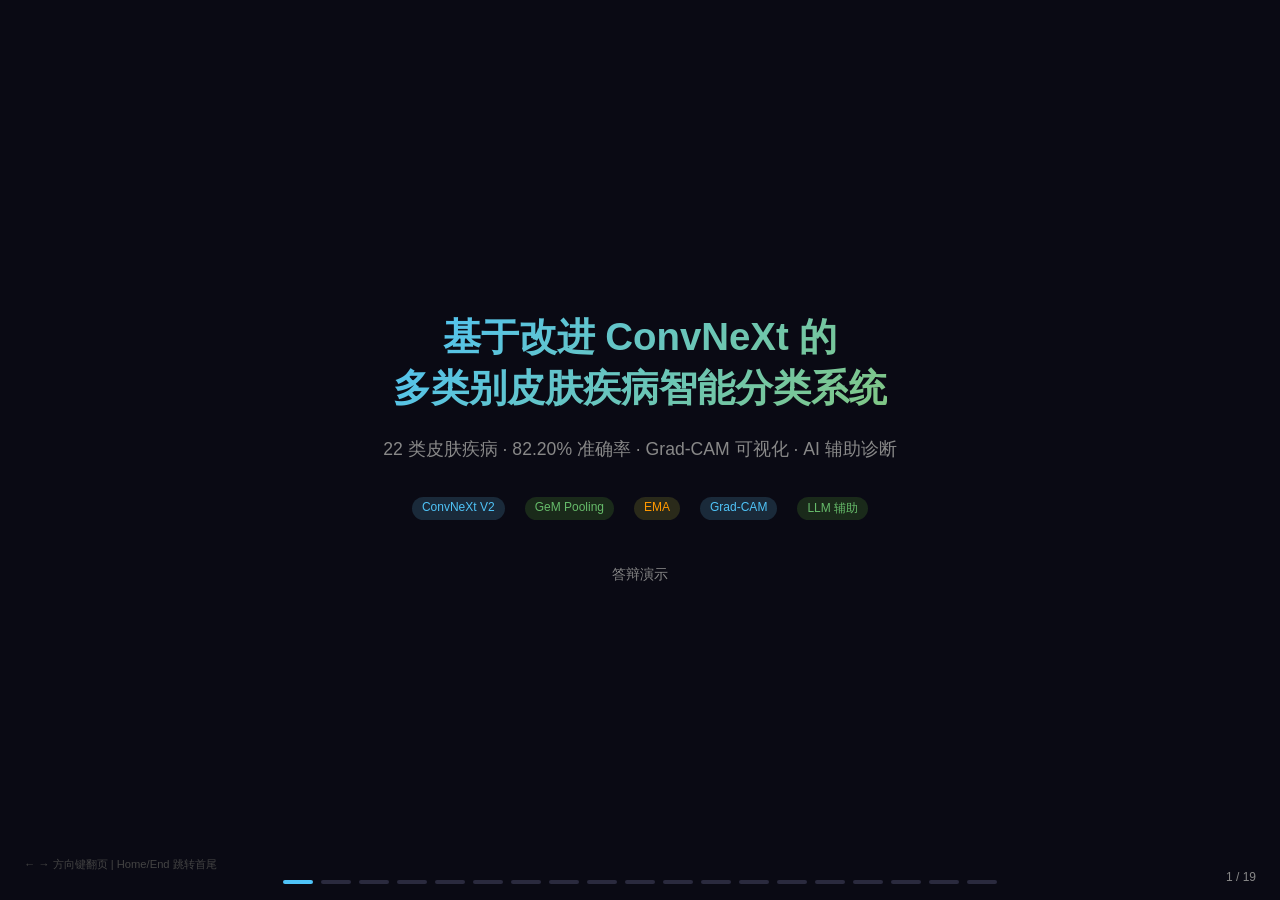
==== presentation.html @ 7f8548c2 "重构: PPT改为纯前端独立HTML——直接双击打开, 图表引用runs/实际图片, 移除Flask路由" ====
<!DOCTYPE html>
<html lang="zh-CN">
<head>
<meta charset="UTF-8">
<meta name="viewport" content="width=device-width, initial-scale=1.0">
<title>基于改进 ConvNeXt 的皮肤疾病分类 — 答辩演示</title>
<style>
:root {
  --bg: #0a0a14;
  --slide-bg: #12121f;
  --text: #e8e8e8;
  --muted: #888;
  --accent: #4fc3f7;
  --accent2: #81c784;
  --accent3: #ce93d8;
  --high: #ef5350;
  --medium: #ff9800;
  --low: #66bb6a;
  --border: #2a2a3e;
}
* { margin:0; padding:0; box-sizing:border-box; }
body {
  font-family: -apple-system, BlinkMacSystemFont, "PingFang SC", "Microsoft YaHei", sans-serif;
  background: var(--bg);
  color: var(--text);
  overflow: hidden;
  height: 100vh;
  user-select: none;
}

/* Slide container */
#slides { width:100%; height:100vh; position:relative; }
.slide {
  position: absolute; inset:0; display:none;
  flex-direction: column; align-items: center; justify-content: center;
  padding: 40px 60px; text-align: center;
}
.slide.active { display:flex; }

/* Typography */
.slide h1 { font-size: 2.4em; font-weight: 700; margin-bottom: 12px; background: linear-gradient(135deg, var(--accent), var(--accent2)); -webkit-background-clip: text; -webkit-text-fill-color: transparent; }
.slide h2 { font-size: 1.8em; font-weight: 600; margin-bottom: 20px; color: var(--accent); }
.slide h3 { font-size: 1.1em; color: var(--muted); font-weight:400; margin-bottom: 6px; }
.slide p { font-size: 1.05em; color: var(--muted); line-height: 1.8; max-width: 800px; }
.slide .tag { display:inline-block; padding:3px 10px; border-radius:12px; font-size:.75em; margin:2px; }
.tag-red { background:#3a1a1a; color:var(--high); }
.tag-yellow { background:#2a2a1a; color:var(--medium); }
.tag-green { background:#1a2a1a; color:var(--low); }
.tag-blue { background:#1a2a3a; color:var(--accent); }

/* Tables */
.tbl { border-collapse:collapse; margin:10px auto; font-size:.9em; }
.tbl th { background:var(--border); padding:8px 14px; font-weight:600; color:var(--accent); }
.tbl td { padding:7px 14px; border-bottom:1px solid var(--border); }
.tbl .up { color:var(--accent2); font-weight:600; }
.tbl .dn { color:var(--high); }

/* Cards */
.cards { display:flex; gap:16px; flex-wrap:wrap; justify-content:center; margin:16px 0; }
.card { background:var(--slide-bg); border:1px solid var(--border); border-radius:10px; padding:20px 24px; width:240px; text-align:left; }
.card h4 { color:var(--accent); font-size:1em; margin-bottom:6px; }
.card p { font-size:.85em; color:var(--muted); line-height:1.5; }
.card .icon { font-size:1.8em; margin-bottom:6px; }

/* Big numbers */
.big-num { font-size:3em; font-weight:800; background:linear-gradient(135deg, var(--accent2), var(--accent)); -webkit-background-clip:text; -webkit-text-fill-color:transparent; }
.big-num-sub { font-size:.9em; color:var(--muted); }

/* Bar chart inline */
.bar-row { display:flex; align-items:center; gap:10px; margin:4px 0; font-size:.85em; width:480px; }
.bar-row .lbl { flex:0 0 160px; text-align:right; }
.bar-row .track { flex:1; height:10px; background:var(--border); border-radius:5px; overflow:hidden; }
.bar-row .fill { height:100%; border-radius:5px; transition:width .5s; }
.bar-row .val { flex:0 0 50px; text-align:right; color:var(--muted); }

/* Two column */
.cols { display:flex; gap:30px; align-items:center; justify-content:center; }
.col { flex:1; text-align:center; }

/* Nav */
#nav { position:fixed; bottom:16px; left:50%; transform:translateX(-50%); display:flex; gap:8px; z-index:100; }
#nav span { width:30px; height:4px; background:var(--border); border-radius:2px; cursor:pointer; transition:background .2s; }
#nav span.active { background:var(--accent); }
#pageNum { position:fixed; bottom:16px; right:24px; font-size:.75em; color:var(--muted); z-index:100; }
#hint { position:fixed; bottom:28px; left:24px; font-size:.7em; color:#444; z-index:100; }

/* Print */
@media print {
  body { overflow:visible; height:auto; }
  .slide { display:flex !important; position:relative; page-break-after:always; min-height:100vh; }
  #nav, #pageNum, #hint { display:none; }
}

/* Diagram boxes */
.diagram { display:flex; align-items:center; gap:12px; font-size:.85em; margin:12px 0; }
.diagram .box { background:var(--slide-bg); border:1px solid var(--border); border-radius:8px; padding:12px 18px; text-align:center; }
.diagram .box.accent { border-color:var(--accent); }
.diagram .arrow { color:var(--accent); font-size:1.2em; }

/* Highlight */
.hl { color:var(--accent2); font-weight:600; }
.hl-red { color:var(--high); font-weight:600; }
.hl-yellow { color:var(--medium); font-weight:600; }
</style>
</head>
<body>

<div id="slides">

<!-- S1: Cover -->
<div class="slide active" data-n="1">
  <h1>基于改进 ConvNeXt 的<br>多类别皮肤疾病智能分类系统</h1>
  <p style="font-size:1.1em; margin-top:8px;">22 类皮肤疾病 · 82.20% 准确率 · Grad-CAM 可视化 · AI 辅助诊断</p>
  <div style="margin-top:30px; display:flex; gap:16px;">
    <span class="tag tag-blue">ConvNeXt V2</span>
    <span class="tag tag-green">GeM Pooling</span>
    <span class="tag tag-yellow">EMA</span>
    <span class="tag tag-blue">Grad-CAM</span>
    <span class="tag tag-green">LLM 辅助</span>
  </div>
  <div style="margin-top:40px; color:var(--muted); font-size:.85em;">
    <p>答辩演示</p>
  </div>
</div>

<!-- S2: Problem Background -->
<div class="slide" data-n="2">
  <h2>研究背景与问题</h2>
  <div class="cards">
    <div class="card"><div class="icon">🌍</div><h4>疾病负担重</h4><p>全球约 9 亿皮肤病患者，皮肤癌发病率持续上升</p></div>
    <div class="card"><div class="icon">🏥</div><h4>医疗资源不均</h4><p>非洲部分地区每百万人 < 1 名皮肤科医生，基层医院严重短缺</p></div>
    <div class="card"><div class="icon">🔬</div><h4>诊断主观性强</h4><p>不同医生对同一皮损诊断差异大，不典型病例易误判</p></div>
  </div>
  <div style="margin-top:20px; padding:14px 24px; background:var(--slide-bg); border-radius:8px; border-left:3px solid var(--accent);">
    <p><b>核心挑战：</b>细粒度识别难 · 特征坍缩 · 池化策略固化 · 缺乏交互工具</p>
  </div>
</div>

<!-- S3: Dataset -->
<div class="slide" data-n="3">
  <h2>数据集：Skin Disease Dataset</h2>
  <table class="tbl">
    <tr><th>属性</th><th>数值</th></tr>
    <tr><td>类别数</td><td><b>22 类</b> 皮肤疾病</td></tr>
    <tr><td>训练集</td><td>13,898 张</td></tr>
    <tr><td>测试集</td><td>1,546 张</td></tr>
    <tr><td>总计</td><td><b>15,444 张</b></td></tr>
    <tr><td>风险分级</td><td><span class="tag tag-red">HIGH×1</span> <span class="tag tag-yellow">MEDIUM×4</span> <span class="tag tag-green">LOW×17</span></td></tr>
  </table>
  <p style="margin-top:12px; font-size:.85em;">数据不均衡：最多 1,840 例 (正常) vs 最少 275 例 (念珠菌病)，相差 6.7 倍</p>
</div>

<!-- S4: Technical Route -->
<div class="slide" data-n="4">
  <h2>技术路线总览</h2>
  <div class="diagram" style="flex-direction:column; gap:16px;">
    <div class="box" style="width:500px;"><b>数据层</b><br>15,444 张 · 22 类 · 7 种数据增强</div>
    <div class="arrow">▼</div>
    <div class="box accent" style="width:500px;"><b>模型层 — 三项改进</b><br>ConvNeXt V2 (GRN) + GeM Pooling + EMA</div>
    <div class="arrow">▼</div>
    <div class="box" style="width:500px;"><b>分析层</b><br>Grad-CAM 注意力可视化 + 大模型 AI 辅助建议</div>
    <div class="arrow">▼</div>
    <div class="box" style="width:500px;"><b>应用层</b><br>Flask Web 应用 + ONNX 跨平台部署</div>
  </div>
</div>

<!-- S5: Architecture Comparison -->
<div class="slide" data-n="5">
  <h2>架构对比：基线 → 改进</h2>
  <div class="cols">
    <div class="col">
      <h3>基线模型</h3>
      <div class="box" style="text-align:left; font-size:.8em; line-height:2;">
        ConvNeXt V1 Backbone<br>
        &nbsp;&nbsp;DWConv→LN→1×1→GELU→1×1<br>
        &nbsp;&nbsp;+ LayerScale + DropPath<br>
        ↓<br>
        <b>AdaptiveAvgPool2d</b><br>
        ↓<br>
        LayerNorm → Linear(768, 22)
      </div>
      <p style="margin-top:8px; font-size:.85em;">参数量 27.84M | Val Acc 79.80%</p>
    </div>
    <div style="color:var(--accent); font-size:2em;">→</div>
    <div class="col">
      <h3>改进模型</h3>
      <div class="box accent" style="text-align:left; font-size:.8em; line-height:2;">
        ConvNeXt <b>V2</b> Backbone<br>
        &nbsp;&nbsp;... + <span class="hl">GRN</span> ← 新增<br>
        ↓<br>
        <b>GeM Pooling</b> (可学习 p) ← 改动<br>
        ↓<br>
        LayerNorm → Linear(768, 22)<br>
        <b>EMA</b> (decay=0.999) ← 训练新增
      </div>
      <p style="margin-top:8px; font-size:.85em;">参数量 27.88M | Val Acc <span class="hl">82.20%</span></p>
    </div>
  </div>
</div>

<!-- S6: GRN Explained -->
<div class="slide" data-n="6">
  <h2>改进一：GRN 全局响应归一化</h2>
  <div style="font-size:1.3em; margin:10px 0; font-family:serif;">
    GRN(X<sub>i</sub>) = γ · X<sub>i</sub> / √(‖X<sub>i</sub>‖² + ε) + β
  </div>
  <p style="max-width:650px;">对每个空间位置沿通道维度做 <b>L2 归一化</b>，插入每个 ConvNeXt block 末尾</p>
  <div class="cards" style="margin-top:16px;">
    <div class="card"><h4>增强特征多样性</h4><p>归一化后各通道响应被重新标定</p></div>
    <div class="card"><h4>抑制特征坍缩</h4><p>强制各通道保持不同响应模式</p></div>
    <div class="card"><h4>突出显著区域</h4><p>高激活区域被放大，背景被抑制</p></div>
  </div>
  <p style="margin-top:12px; font-size:.8em; color:var(--muted);">ConvNeXt V2 = V1 + GRN (每个 block) + FCMAE 自监督预训练</p>
</div>

<!-- S7: GeM Pooling -->
<div class="slide" data-n="7">
  <h2>改进二：GeM Pooling 广义均值池化</h2>
  <div style="font-size:1.3em; margin:10px 0; font-family:serif;">
    f<sup>(g)</sup> = [ 1/|Ω| · Σ x<sup>p</sup> ]<sup>1/p</sup>
  </div>
  <div class="cards" style="margin-top:12px;">
    <div class="card"><h4>p = 1</h4><p>退化为平均池化（GAP）<br>所有位置等权重</p></div>
    <div class="card"><h4>p = 3</h4><p>聚焦高响应区域<br>保留全局信息</p></div>
    <div class="card"><h4>p → ∞</h4><p>逼近最大池化（GMP）<br>仅保留最强位置</p></div>
  </div>
  <div style="margin-top:16px; padding:12px 20px; background:#2a2a1a; border-radius:8px; border-left:3px solid var(--medium);">
    <p><span class="hl-yellow">关键设计决策：</span>p<sub>init</sub> = <b>1.0</b> (非文献默认 3.0)</p>
    <p style="font-size:.85em;">p=3 导致首轮 Val Acc 仅 5.9%（噪声放大） → p=1 从 GAP 起步，训练中自动增长</p>
  </div>
</div>

<!-- S8: EMA -->
<div class="slide" data-n="8">
  <h2>改进三：EMA 指数滑动平均</h2>
  <div style="font-size:1.3em; margin:10px 0; font-family:serif;">
    θ<sub>shadow</sub><sup>(t)</sup> = 0.999 · θ<sub>shadow</sub><sup>(t-1)</sup> + 0.001 · θ<sup>(t)</sup>
  </div>
  <div class="cards" style="margin-top:16px;">
    <div class="card"><h4>平滑参数波动</h4><p>等效窗口 ~1000 步<br>降低单 batch 噪声</p></div>
    <div class="card"><h4>等价模型集成</h4><p>Polyak 平均的在线近似<br>零推理开销</p></div>
    <div class="card"><h4>改善小样本</h4><p>小样本类别参数估计更稳定<br>Candidiasis F1 +4.2%</p></div>
  </div>
  <p style="margin-top:12px; font-size:.85em;">decay 选 0.999：平衡平滑度 (0.99 不够) 与响应速度 (0.9999 太慢)</p>
</div>

<!-- S9: Results Overview -->
<div class="slide" data-n="9">
  <h2>实验结果总览</h2>
  <table class="tbl">
    <tr><th>指标</th><th>基线 (V1+Avg)</th><th>改进 (V2+GeM+EMA)</th><th>提升</th></tr>
    <tr><td>验证集准确率</td><td>79.80%</td><td class="up">82.20%</td><td class="up">+2.40%</td></tr>
    <tr><td>测试集准确率</td><td>80.47%</td><td class="up">81.69%</td><td class="up">+1.22%</td></tr>
    <tr><td>Micro AUC</td><td>0.9740</td><td class="up">0.9816</td><td class="up">+0.0076</td></tr>
    <tr><td>Macro F1</td><td>0.771</td><td class="up">0.801</td><td class="up">+3.0%</td></tr>
    <tr><td>参数量</td><td>27.84M</td><td>27.88M</td><td>+0.17%</td></tr>
  </table>
  <div style="margin-top:20px; display:flex; gap:30px;">
    <div style="text-align:center;"><div class="big-num">79.80%</div><div class="big-num-sub">基线 Val Acc</div></div>
    <div style="color:var(--accent); font-size:2em; align-self:center;">→</div>
    <div style="text-align:center;"><div class="big-num">82.20%</div><div class="big-num-sub">改进 Val Acc</div></div>
  </div>
</div>

<!-- S10: Training Curves -->
<div class="slide" data-n="10">
  <h2>训练曲线对比</h2>
  <div class="cols">
    <div class="col">
      <h3>基线 (V1)</h3>
      <img src="runs/convnext_tiny/training_curves.png" style="max-width:380px;max-height:260px;border-radius:8px" onerror="this.outerHTML='<p style=color:#888>📈 图片待加载</p>'" alt="训练曲线-基线">
      <p style="font-size:.8em;color:var(--muted)">最佳 Epoch 45 · 79.80%</p>
    </div>
    <div class="col">
      <h3>改进 (V2+GeM+EMA)</h3>
      <img src="runs/convnextv2_tiny_GeM_EMA/training_curves.png" style="max-width:380px;max-height:260px;border-radius:8px" onerror="this.outerHTML='<p style=color:#888>📈 图片待加载</p>'" alt="训练曲线-改进">
      <p style="font-size:.8em;color:var(--muted)">最佳 Epoch 50 · 82.20%</p>
  </div>
  <p style="margin-top:12px; font-size:.85em;">改进模型初期收敛慢 (FCMAE 预训练 + GeM p 增长) 但最终收敛到更高水平</p>
</div>

<!-- S11: Per-Class Top 5 -->
<div class="slide" data-n="11">
  <h2>Per-Class 提升 Top 5</h2>
  <table class="tbl">
    <tr><th>类别</th><th>基线 F1</th><th>改进 F1</th><th>提升</th></tr>
    <tr><td>Lupus（红斑狼疮）<span class="tag tag-yellow">MED</span></td><td>0.688</td><td class="up">0.809</td><td class="up">+17.6%</td></tr>
    <tr><td>Bullous（大疱性）<span class="tag tag-yellow">MED</span></td><td>0.713</td><td class="up">0.795</td><td class="up">+11.5%</td></tr>
    <tr><td>Lichen（苔藓）</td><td>0.693</td><td class="up">0.759</td><td class="up">+9.5%</td></tr>
    <tr><td>Tinea（癣）</td><td>0.719</td><td class="up">0.782</td><td class="up">+8.8%</td></tr>
    <tr><td>Sun Damage（日光损伤）</td><td>0.660</td><td class="up">0.712</td><td class="up">+7.9%</td></tr>
  </table>
  <p style="margin-top:10px; font-size:.85em;">共同特点：<b>纹理/色素变化</b>为主要特征 — GRN + GeM 对此类特征的捕获能力显著</p>
</div>

<!-- S12: Skin Cancer -->
<div class="slide" data-n="12">
  <h2>高风险类别：Skin Cancer 深度分析</h2>
  <table class="tbl">
    <tr><th>指标</th><th>基线</th><th>改进</th><th>变化</th><th>临床意义</th></tr>
    <tr><td>Precision</td><td>70.54%</td><td class="dn">66.40%</td><td class="dn">-4.14%</td><td>假阳性增多</td></tr>
    <tr><td><b>Recall</b></td><td>73.83%</td><td class="up">77.57%</td><td class="up">+3.74%</td><td><span class="hl">漏诊降低 3.7%</span></td></tr>
    <tr><td>F1</td><td>0.721</td><td>0.716</td><td>-0.005</td><td>综合持平</td></tr>
  </table>
  <div style="margin-top:18px; padding:14px 24px; background:#3a1a1a; border-radius:8px; border-left:3px solid var(--high);">
    <p><span class="hl-red">临床价值：</span>筛查场景中 <b>漏诊代价 >> 误报代价</b></p>
    <p style="font-size:.85em;">假阳性可通过医生复核排除 · 假阴性可能导致延误治疗</p>
  </div>
</div>

<!-- S13: ROC + Confusion Matrix -->
<div class="slide" data-n="13">
  <h2>ROC 曲线 & 混淆矩阵</h2>
  <div class="cols">
    <div class="col">
      <h3>混淆矩阵对比</h3>
      <div style="display:flex; gap:8px; justify-content:center;">
        <img src="runs/convnext_tiny/confusion_matrix.png" style="width:200px;height:200px;border-radius:8px;object-fit:contain" onerror="this.outerHTML='<p style=color:#888>图片待加载</p>'" alt="混淆矩阵-基线">
        <img src="runs/convnextv2_tiny_GeM_EMA/confusion_matrix.png" style="width:200px;height:200px;border-radius:8px;object-fit:contain" onerror="this.outerHTML='<p style=color:#888>图片待加载</p>'" alt="混淆矩阵-改进">
      </div>
    </div>
    <div class="col">
      <h3>ROC 曲线</h3>
      <div style="display:flex; gap:8px; justify-content:center;">
        <img src="runs/convnext_tiny/roc_curves.png" style="width:200px;height:200px;border-radius:8px;object-fit:contain" onerror="this.outerHTML='<p style=color:#888>图片待加载</p>'" alt="ROC-基线">
        <img src="runs/convnextv2_tiny_GeM_EMA/roc_curves.png" style="width:200px;height:200px;border-radius:8px;object-fit:contain" onerror="this.outerHTML='<p style=color:#888>图片待加载</p>'" alt="ROC-改进">
      </div>
    </div>
  </div>
</div>

<!-- S14: Grad-CAM Comparison -->
<div class="slide" data-n="14">
  <h2>Grad-CAM 注意力可视化对比</h2>
  <div class="cols">
    <div class="col">
      <h3>基线模型 (V1 + Avg)</h3>
      <div style="width:280px; height:280px; background:var(--slide-bg); border-radius:10px; display:flex; align-items:center; justify-content:center; color:var(--muted); font-size:.8em; text-align:center;">
        Grad-CAM 热力图<br>(Web 应用截图)<br><br>
        <span style="color:var(--medium)">注意力较分散</span><br>
        覆盖大片正常皮肤
      </div>
    </div>
    <div class="col">
      <h3>改进模型 (V2 + GeM + EMA)</h3>
      <div style="width:280px; height:280px; background:var(--slide-bg); border-radius:10px; border:2px solid var(--accent); display:flex; align-items:center; justify-content:center; color:var(--muted); font-size:.8em; text-align:center;">
        Grad-CAM 热力图<br>(Web 应用截图)<br><br>
        <span class="hl">注意力更聚焦</span><br>
        精准定位病灶核心
      </div>
    </div>
  </div>
  <p style="margin-top:12px;">GeM Pooling 在训练中自动学习聚焦高判别性区域</p>
</div>

<!-- S15: System Demo -->
<div class="slide" data-n="15">
  <h2>Web 应用系统展示</h2>
  <div class="cards">
    <div class="card"><div class="icon">📸</div><h4>拖拽上传</h4><p>支持 JPG/PNG/BMP<br>自动触发分类</p></div>
    <div class="card"><div class="icon">🔬</div><h4>即时分析</h4><p>中文 + 英文双语<br>置信度可视化</p></div>
    <div class="card"><div class="icon">🔥</div><h4>注意力对比</h4><p>基线 vs 改进<br>Grad-CAM 并排</p></div>
    <div class="card"><div class="icon">🤖</div><h4>AI 咨询</h4><p>SSE 流式报告<br>多轮对话</p></div>
  </div>
  <p style="margin-top:12px; font-size:.85em;">Flask + 原生 HTML/CSS/JS · SSE 流式传输 · AbortController 管理连接</p>
</div>

<!-- S16: Ablation -->
<div class="slide" data-n="16">
  <h2>消融分析：组件贡献拆解</h2>
  <div style="text-align:left; width:500px;">
    <div class="bar-row"><span class="lbl">V1 + Avg (基线)</span><div class="track"><div class="fill" style="width:79.8%;background:var(--muted)"></div></div><span class="val">79.80%</span></div>
    <div class="bar-row"><span class="lbl">V2 + Avg (+GRN)</span><div class="track"><div class="fill" style="width:81%;background:var(--accent)"></div></div><span class="val">~81%</span></div>
    <div class="bar-row"><span class="lbl">V2 + GeM</span><div class="track"><div class="fill" style="width:81.5%;background:var(--accent)"></div></div><span class="val">~81.5%</span></div>
    <div class="bar-row"><span class="lbl">V2+GeM+EMA (最终)</span><div class="track"><div class="fill" style="width:82.2%;background:var(--accent2)"></div></div><span class="val"><b>82.20%</b></span></div>
  </div>
  <p style="margin-top:16px; font-size:.85em;">GRN ≈ +1.2% &nbsp;|&nbsp; GeM ≈ +0.5% &nbsp;|&nbsp; EMA ≈ +0.7% &nbsp;|&nbsp; <b>协同效应 > 简单相加</b></p>
</div>

<!-- S17: Innovation Points -->
<div class="slide" data-n="17">
  <h2>创新点总结</h2>
  <div class="cards">
    <div class="card" style="width:280px;"><div class="icon">1️⃣</div><h4>GeM p_init 策略改进</h4><p>从 3.0 → 1.0，解决收敛崩溃<br>Lupus F1 提升 <span class="hl">+17.6%</span></p></div>
    <div class="card" style="width:280px;"><div class="icon">2️⃣</div><h4>GRN + GeM 协同机制</h4><p>特征多样性 × 区域聚焦<br>纹理类疾病效果显著</p></div>
    <div class="card" style="width:280px;"><div class="icon">3️⃣</div><h4>完整交互系统</h4><p>分类 + Grad-CAM + LLM 对话<br>Flask + SSE 流式架构</p></div>
    <div class="card" style="width:280px;"><div class="icon">4️⃣</div><h4>全面消融实验</h4><p>Per-Class / ROC / 混淆矩阵<br>高风险类别临床视角分析</p></div>
  </div>
</div>

<!-- S18: Future Work -->
<div class="slide" data-n="18">
  <h2>未来展望</h2>
  <div style="display:flex; gap:20px; font-size:.85em;">
    <div class="box" style="flex:1;"><b>🔜 短期 (3-6月)</b><br><br>多数据集融合训练<br>病灶分割多任务学习<br>INT8 量化 → 移动端部署</div>
    <div style="color:var(--accent); align-self:center;">→</div>
    <div class="box" style="flex:1;"><b>📅 中期 (6-12月)</b><br><br>多模态 (图像+元数据)<br>纵向跟踪病灶变化<br>联邦学习隐私保护</div>
    <div style="color:var(--accent); align-self:center;">→</div>
    <div class="box accent" style="flex:1;"><b>🎯 长期 (12-18月)</b><br><br>临床前瞻性验证<br>医疗器械认证<br>跨医院协作部署</div>
  </div>
</div>

<!-- S19: Thank You -->
<div class="slide" data-n="19">
  <h1>感谢聆听</h1>
  <p style="font-size:1.1em; margin-top:10px;">请各位老师批评指正</p>
  <div style="margin-top:30px; padding:14px 24px; background:var(--slide-bg); border-radius:8px;">
    <p><b>GitHub:</b> https://github.com/yc004/skin_detect</p>
  </div>
  <div style="margin-top:30px; display:flex; gap:12px; font-size:.8em;">
    <span class="tag tag-blue">ConvNeXt V2</span>
    <span class="tag tag-green">GeM Pooling</span>
    <span class="tag tag-yellow">EMA</span>
    <span class="tag tag-blue">Grad-CAM</span>
    <span class="tag tag-green">22 类</span>
    <span class="tag tag-blue">82.20%</span>
  </div>
</div>

</div><!-- /slides -->

<!-- Navigation -->
<div id="nav"></div>
<div id="pageNum"></div>
<div id="hint">← → 方向键翻页 | Home/End 跳转首尾</div>

<script>
// ============================================================
// Slide Navigation
// ============================================================
const slides = document.querySelectorAll('.slide');
const total = slides.length;
let current = 0;

// Build nav dots
const nav = document.getElementById('nav');
const pageNum = document.getElementById('pageNum');
slides.forEach((_, i) => {
  const dot = document.createElement('span');
  dot.addEventListener('click', () => goTo(i));
  nav.appendChild(dot);
});
const dots = nav.querySelectorAll('span');

function goTo(n) {
  if (n < 0 || n >= total) return;
  slides[current].classList.remove('active');
  dots[current].classList.remove('active');
  current = n;
  slides[current].classList.add('active');
  dots[current].classList.add('active');
  pageNum.textContent = `${current + 1} / ${total}`;
}

// Init
goTo(0);

// Keyboard
document.addEventListener('keydown', (e) => {
  if (e.key === 'ArrowRight' || e.key === 'ArrowDown' || e.key === ' ') {
    e.preventDefault();
    goTo(current + 1);
  } else if (e.key === 'ArrowLeft' || e.key === 'ArrowUp') {
    e.preventDefault();
    goTo(current - 1);
  } else if (e.key === 'Home') {
    e.preventDefault();
    goTo(0);
  } else if (e.key === 'End') {
    e.preventDefault();
    goTo(total - 1);
  }
});

// Touch swipe
let touchStartX = 0;
document.addEventListener('touchstart', (e) => { touchStartX = e.touches[0].clientX; });
document.addEventListener('touchend', (e) => {
  const dx = e.changedTouches[0].clientX - touchStartX;
  if (Math.abs(dx) > 60) { goTo(dx < 0 ? current + 1 : current - 1); }
});
</script>

</body>
</html>
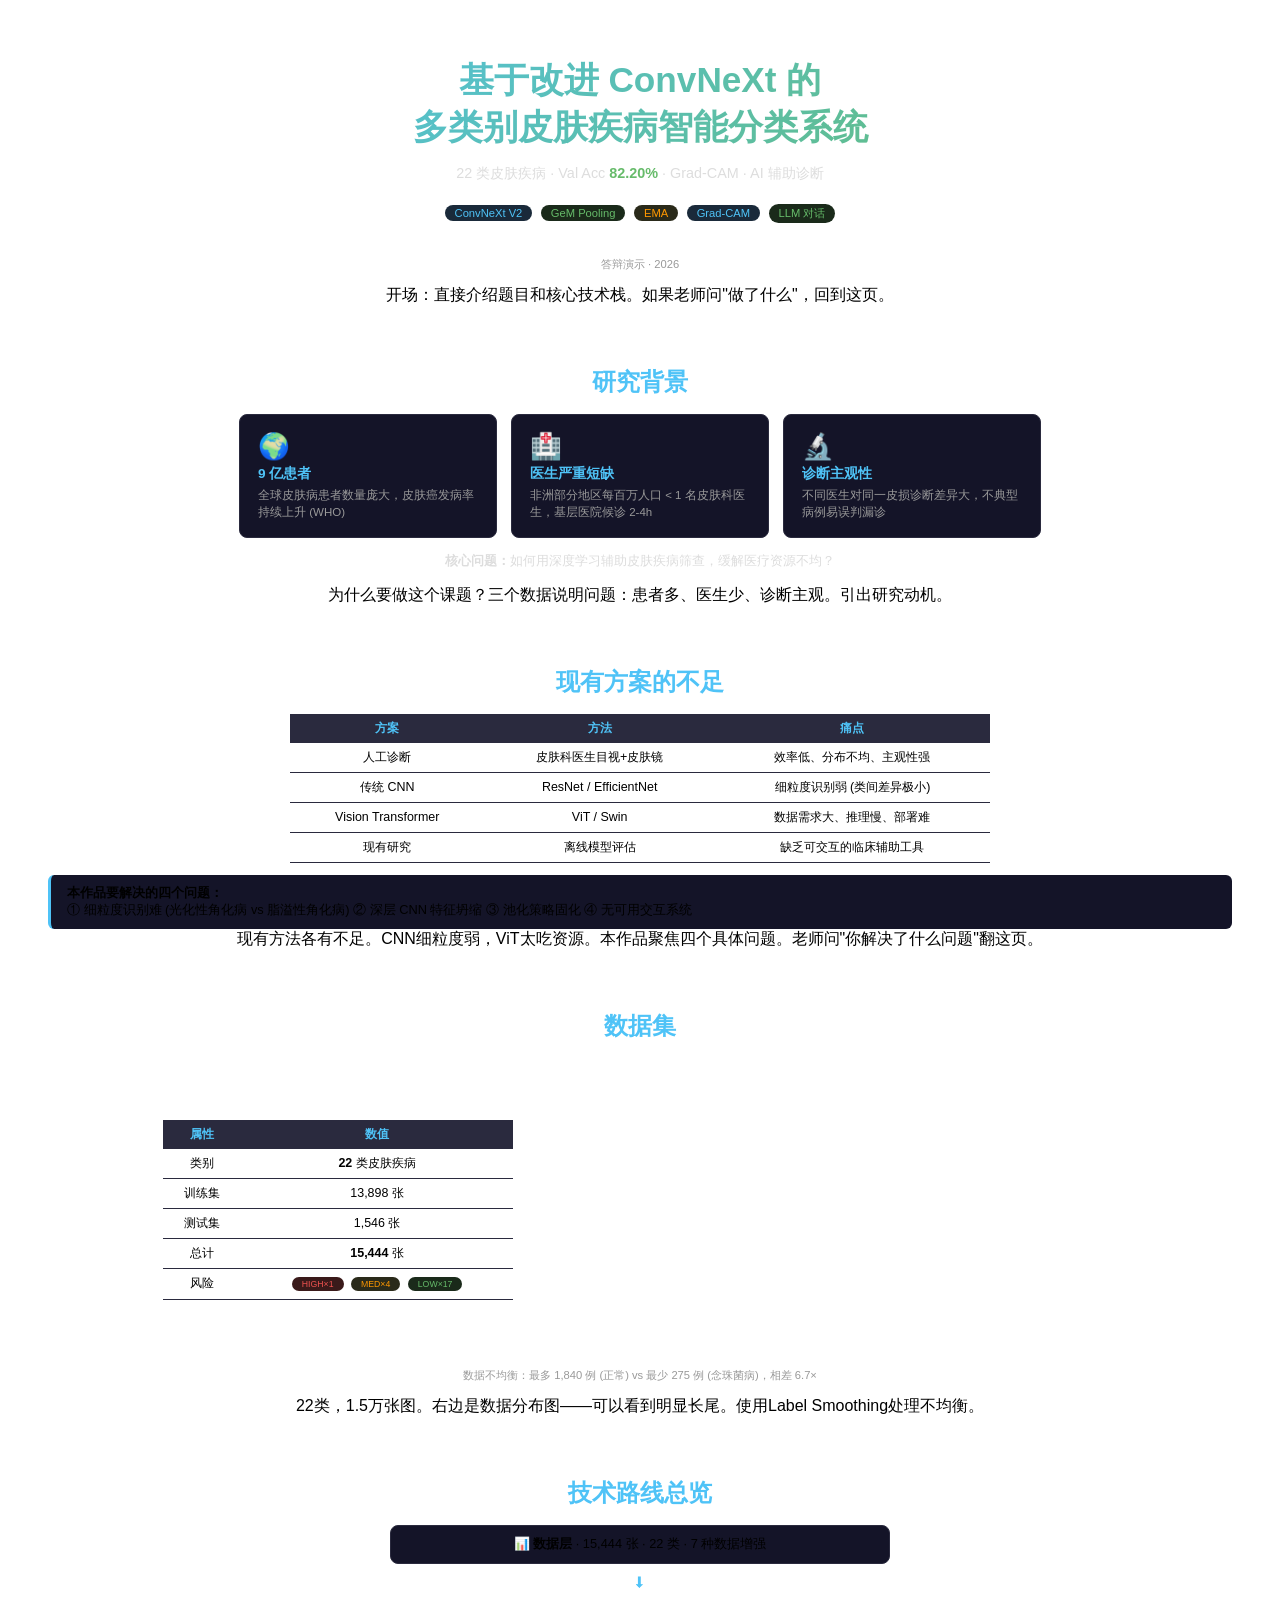
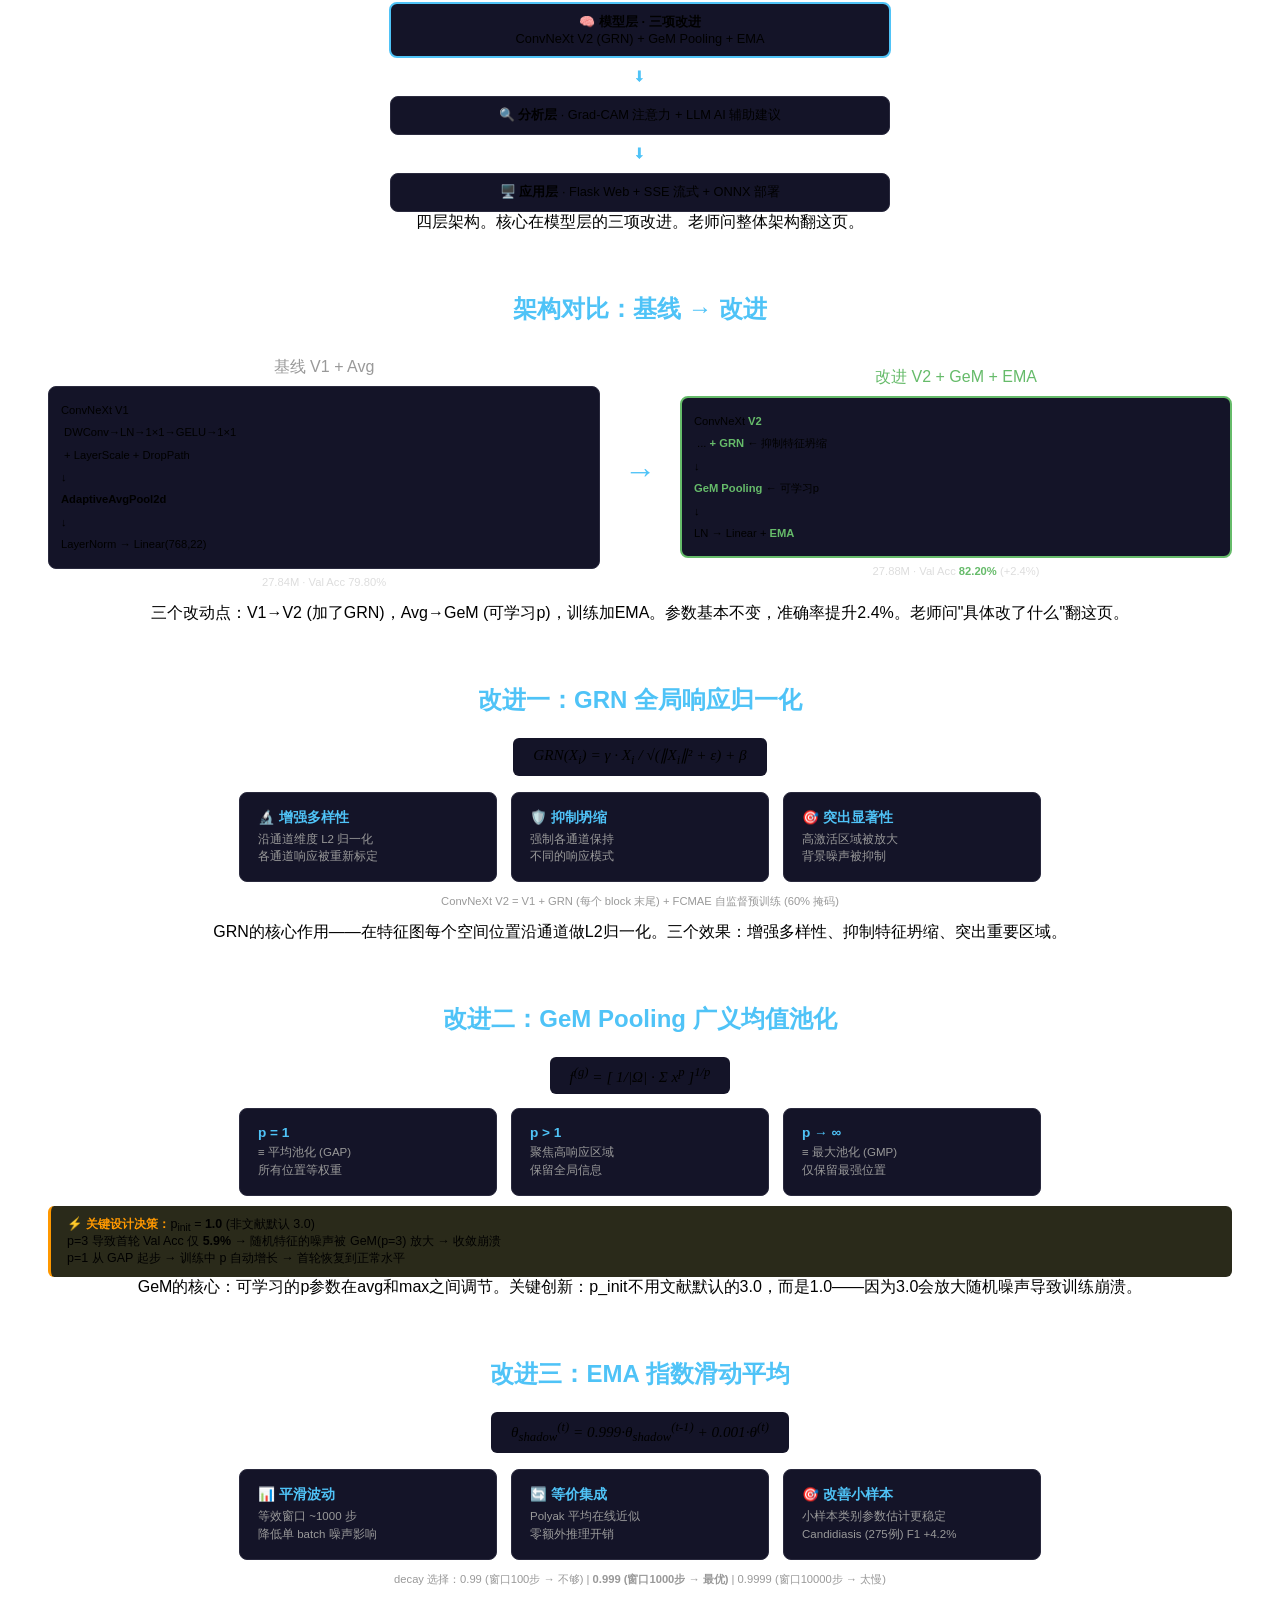
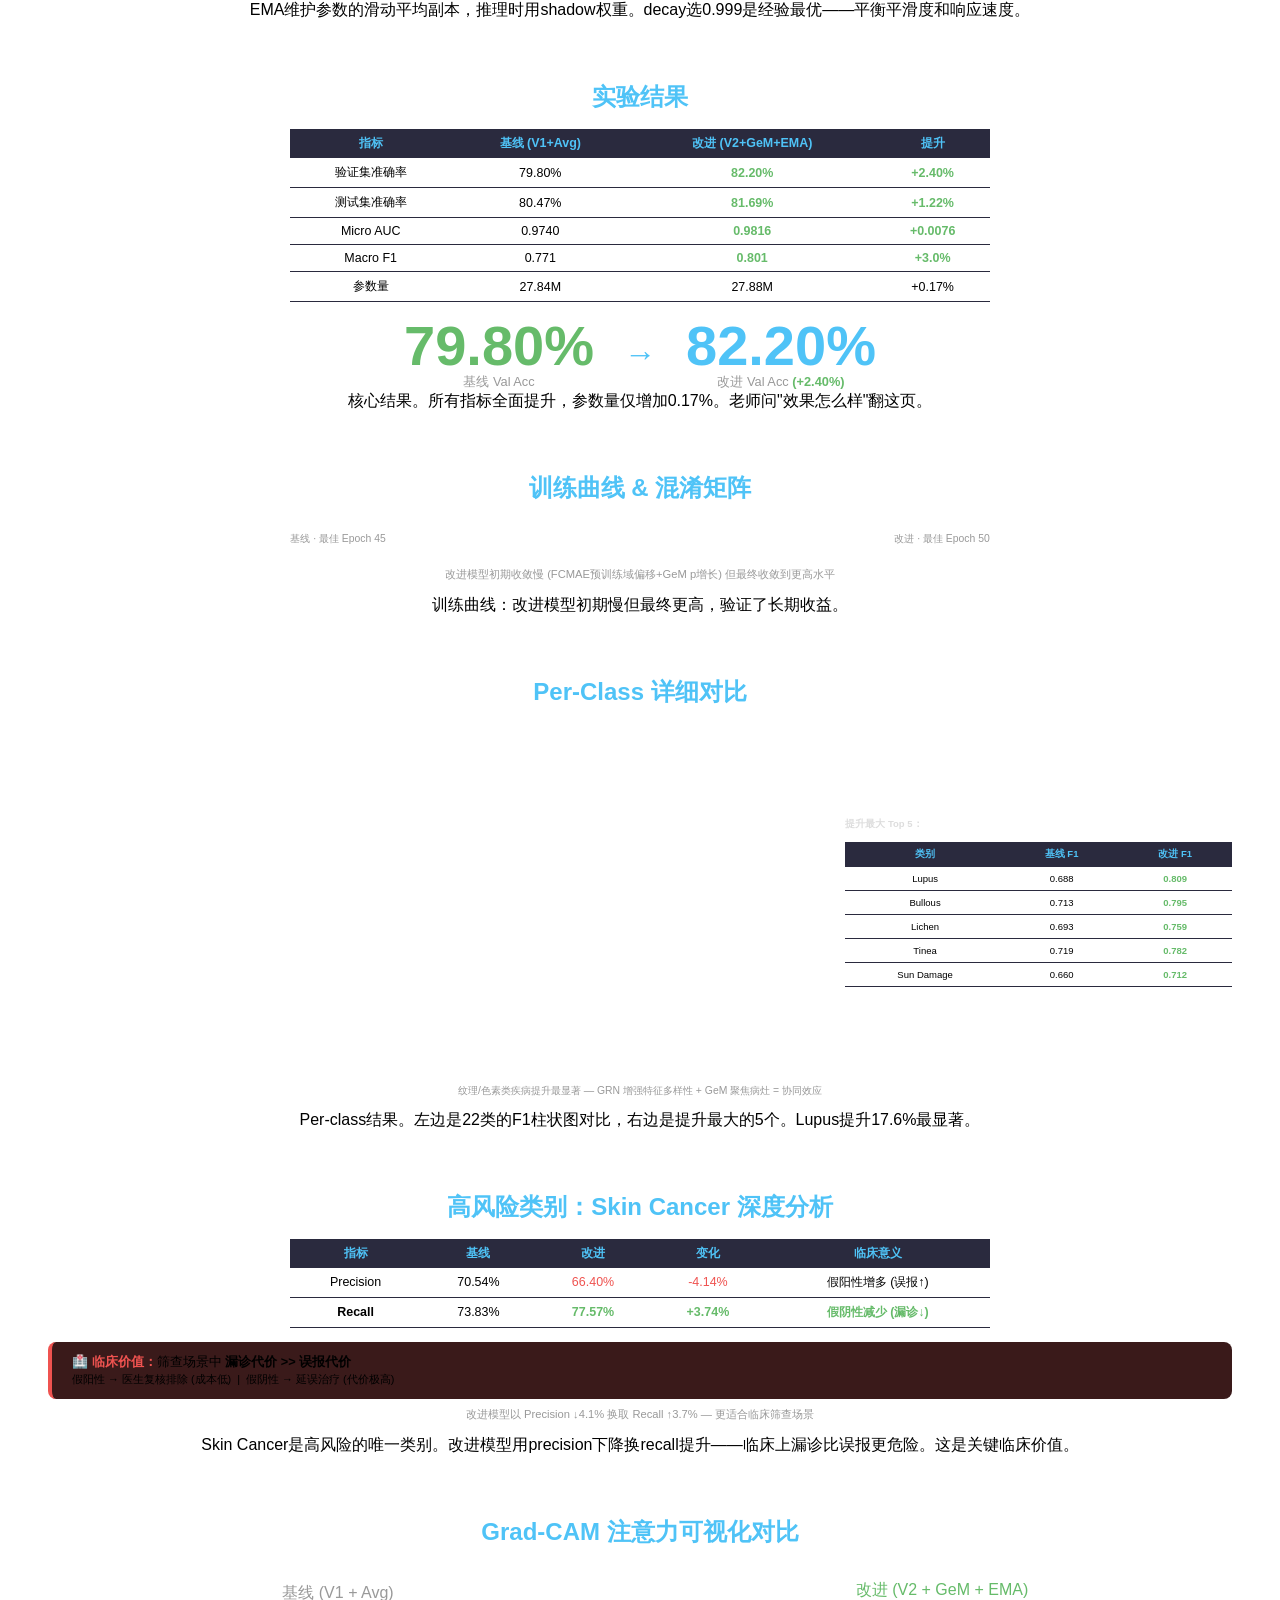
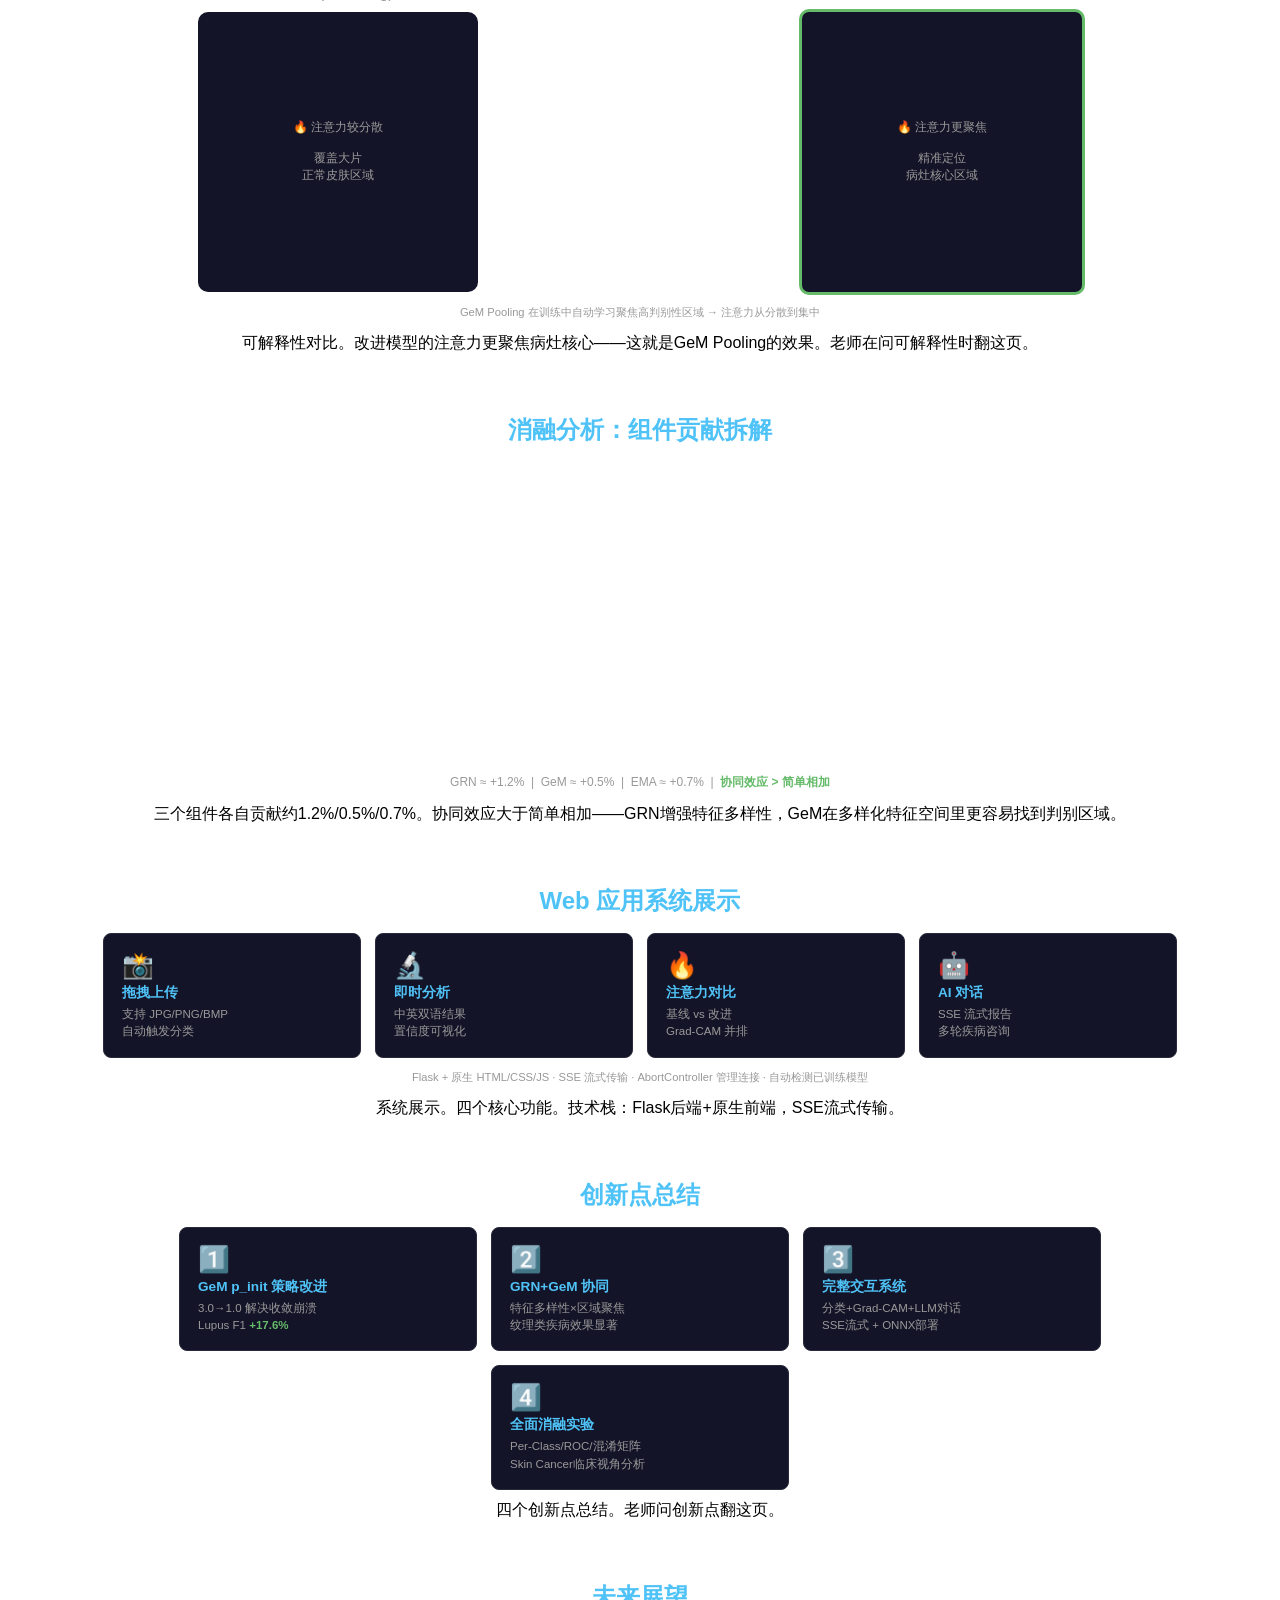
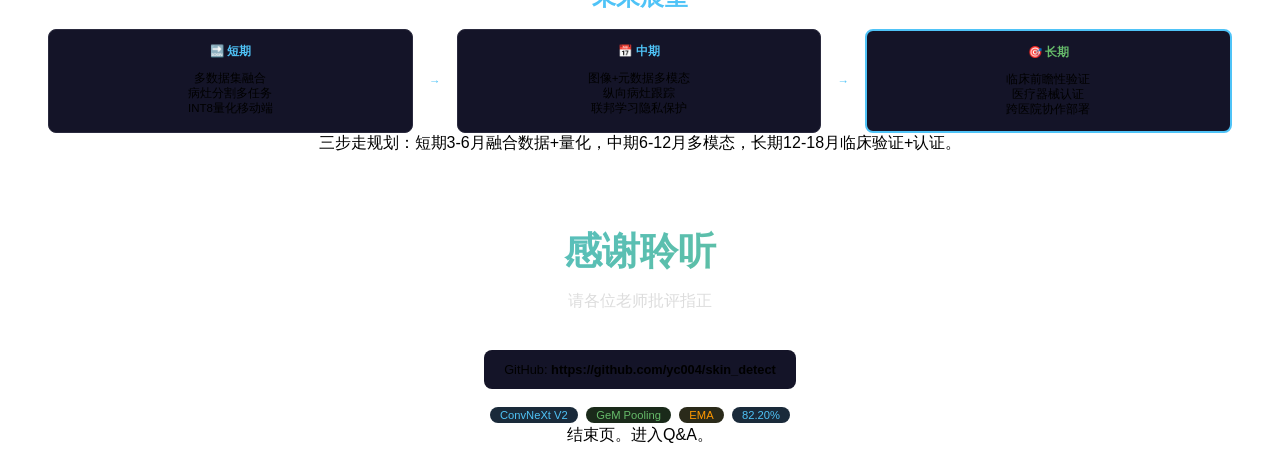
==== commit 16d13b8e: "添加: reveal.js+Chart.js答辩演示文档, 删除config文件" ====
--- a/presentation.html
+++ b/presentation.html
@@ -4,249 +4,279 @@
 <meta charset="UTF-8">
 <meta name="viewport" content="width=device-width, initial-scale=1.0">
 <title>基于改进 ConvNeXt 的皮肤疾病分类 — 答辩演示</title>
+
+<!-- reveal.js + Chart.js via CDN -->
+<link rel="stylesheet" href="https://cdnjs.cloudflare.com/ajax/libs/reveal.js/5.1.0/reveal.min.css">
+<link rel="stylesheet" href="https://cdnjs.cloudflare.com/ajax/libs/reveal.js/5.1.0/theme/black.min.css">
+<link rel="stylesheet" href="https://cdnjs.cloudflare.com/ajax/libs/reveal.js/5.1.0/plugin/highlight/monokai.min.css">
+<script src="https://cdnjs.cloudflare.com/ajax/libs/reveal.js/5.1.0/reveal.min.js"></script>
+<script src="https://cdnjs.cloudflare.com/ajax/libs/reveal.js/5.1.0/plugin/highlight/highlight.min.js"></script>
+<script src="https://cdnjs.cloudflare.com/ajax/libs/reveal.js/5.1.0/plugin/notes/notes.min.js"></script>
+<script src="https://cdnjs.cloudflare.com/ajax/libs/Chart.js/4.4.0/chart.umd.min.js"></script>
+
 <style>
+/* ============================================================
+   Custom Reveal.js Theme — Medical / Tech Dark
+   ============================================================ */
 :root {
   --bg: #0a0a14;
-  --slide-bg: #12121f;
-  --text: #e8e8e8;
-  --muted: #888;
   --accent: #4fc3f7;
-  --accent2: #81c784;
-  --accent3: #ce93d8;
-  --high: #ef5350;
-  --medium: #ff9800;
-  --low: #66bb6a;
+  --green: #66bb6a;
+  --orange: #ff9800;
+  --red: #ef5350;
+  --purple: #ce93d8;
+  --muted: #999;
   --border: #2a2a3e;
+  --card-bg: #141428;
 }
-* { margin:0; padding:0; box-sizing:border-box; }
-body {
-  font-family: -apple-system, BlinkMacSystemFont, "PingFang SC", "Microsoft YaHei", sans-serif;
-  background: var(--bg);
-  color: var(--text);
-  overflow: hidden;
-  height: 100vh;
-  user-select: none;
+
+.reveal {
+  font-family: -apple-system, BlinkMacSystemFont, "PingFang SC", "Microsoft YaHei", "Noto Sans SC", sans-serif;
 }
-
-/* Slide container */
-#slides { width:100%; height:100vh; position:relative; }
-.slide {
-  position: absolute; inset:0; display:none;
-  flex-direction: column; align-items: center; justify-content: center;
-  padding: 40px 60px; text-align: center;
+.reveal .slides section {
+  text-align: center;
+  padding: 20px 40px;
 }
-.slide.active { display:flex; }
-
-/* Typography */
-.slide h1 { font-size: 2.4em; font-weight: 700; margin-bottom: 12px; background: linear-gradient(135deg, var(--accent), var(--accent2)); -webkit-background-clip: text; -webkit-text-fill-color: transparent; }
-.slide h2 { font-size: 1.8em; font-weight: 600; margin-bottom: 20px; color: var(--accent); }
-.slide h3 { font-size: 1.1em; color: var(--muted); font-weight:400; margin-bottom: 6px; }
-.slide p { font-size: 1.05em; color: var(--muted); line-height: 1.8; max-width: 800px; }
-.slide .tag { display:inline-block; padding:3px 10px; border-radius:12px; font-size:.75em; margin:2px; }
-.tag-red { background:#3a1a1a; color:var(--high); }
-.tag-yellow { background:#2a2a1a; color:var(--medium); }
-.tag-green { background:#1a2a1a; color:var(--low); }
-.tag-blue { background:#1a2a3a; color:var(--accent); }
+.reveal h1 { font-size: 2em; font-weight: 700; margin-bottom: 10px; }
+.reveal h2 { font-size: 1.5em; font-weight: 600; color: var(--accent); margin-bottom: 16px; }
+.reveal h3 { font-size: 1em; color: var(--muted); font-weight: 400; margin-bottom: 8px; }
+.reveal p, .reveal li { font-size: .85em; line-height: 1.7; color: #ddd; }
+.reveal ul { list-style: none; padding: 0; }
+.reveal ul li::before { content: "▸ "; color: var(--accent); }
+.reveal small { font-size: .7em; color: var(--muted); }
+
+/* Tags */
+.tag { display:inline-block; padding:2px 10px; border-radius:10px; font-size:.7em; margin:2px; font-weight:500; }
+.tag-r { background:#3a1a1a; color:var(--red); }
+.tag-y { background:#2a2a1a; color:var(--orange); }
+.tag-g { background:#1a2a1a; color:var(--green); }
+.tag-b { background:#1a2a3a; color:var(--accent); }
 
 /* Tables */
-.tbl { border-collapse:collapse; margin:10px auto; font-size:.9em; }
-.tbl th { background:var(--border); padding:8px 14px; font-weight:600; color:var(--accent); }
-.tbl td { padding:7px 14px; border-bottom:1px solid var(--border); }
-.tbl .up { color:var(--accent2); font-weight:600; }
-.tbl .dn { color:var(--high); }
-
-/* Cards */
-.cards { display:flex; gap:16px; flex-wrap:wrap; justify-content:center; margin:16px 0; }
-.card { background:var(--slide-bg); border:1px solid var(--border); border-radius:10px; padding:20px 24px; width:240px; text-align:left; }
-.card h4 { color:var(--accent); font-size:1em; margin-bottom:6px; }
-.card p { font-size:.85em; color:var(--muted); line-height:1.5; }
-.card .icon { font-size:1.8em; margin-bottom:6px; }
+.tbl { border-collapse:collapse; margin:8px auto; font-size:.78em; width:100%; max-width:700px; }
+.tbl th { background:var(--border); padding:6px 10px; font-weight:600; color:var(--accent); text-align:center; }
+.tbl td { padding:6px 10px; border-bottom:1px solid var(--border); text-align:center; }
+.tbl .up { color:var(--green); font-weight:600; }
+.tbl .dn { color:var(--red); }
+
+/* Cards grid */
+.cards { display:flex; gap:14px; flex-wrap:wrap; justify-content:center; margin:10px 0; }
+.card { background:var(--card-bg); border:1px solid var(--border); border-radius:8px; padding:16px 18px; width:220px; text-align:left; }
+.card h4 { color:var(--accent); font-size:.85em; margin:0 0 4px 0; }
+.card p { font-size:.72em; color:var(--muted); line-height:1.5; margin:0; }
+.card .icon { font-size:1.6em; margin-bottom:4px; display:block; }
+
+/* Two-column */
+.cols { display:flex; gap:24px; align-items:center; justify-content:center; }
+.col { flex:1; text-align:center; }
 
 /* Big numbers */
-.big-num { font-size:3em; font-weight:800; background:linear-gradient(135deg, var(--accent2), var(--accent)); -webkit-background-clip:text; -webkit-text-fill-color:transparent; }
-.big-num-sub { font-size:.9em; color:var(--muted); }
-
-/* Bar chart inline */
-.bar-row { display:flex; align-items:center; gap:10px; margin:4px 0; font-size:.85em; width:480px; }
-.bar-row .lbl { flex:0 0 160px; text-align:right; }
-.bar-row .track { flex:1; height:10px; background:var(--border); border-radius:5px; overflow:hidden; }
-.bar-row .fill { height:100%; border-radius:5px; transition:width .5s; }
-.bar-row .val { flex:0 0 50px; text-align:right; color:var(--muted); }
-
-/* Two column */
-.cols { display:flex; gap:30px; align-items:center; justify-content:center; }
-.col { flex:1; text-align:center; }
-
-/* Nav */
-#nav { position:fixed; bottom:16px; left:50%; transform:translateX(-50%); display:flex; gap:8px; z-index:100; }
-#nav span { width:30px; height:4px; background:var(--border); border-radius:2px; cursor:pointer; transition:background .2s; }
-#nav span.active { background:var(--accent); }
-#pageNum { position:fixed; bottom:16px; right:24px; font-size:.75em; color:var(--muted); z-index:100; }
-#hint { position:fixed; bottom:28px; left:24px; font-size:.7em; color:#444; z-index:100; }
-
-/* Print */
-@media print {
-  body { overflow:visible; height:auto; }
-  .slide { display:flex !important; position:relative; page-break-after:always; min-height:100vh; }
-  #nav, #pageNum, #hint { display:none; }
-}
-
-/* Diagram boxes */
-.diagram { display:flex; align-items:center; gap:12px; font-size:.85em; margin:12px 0; }
-.diagram .box { background:var(--slide-bg); border:1px solid var(--border); border-radius:8px; padding:12px 18px; text-align:center; }
-.diagram .box.accent { border-color:var(--accent); }
-.diagram .arrow { color:var(--accent); font-size:1.2em; }
+.big { font-size:3.5em; font-weight:800; color:var(--green); line-height:1; }
+.big-sub { font-size:.8em; color:var(--muted); }
 
 /* Highlight */
-.hl { color:var(--accent2); font-weight:600; }
-.hl-red { color:var(--high); font-weight:600; }
-.hl-yellow { color:var(--medium); font-weight:600; }
+.hl { color:var(--green); font-weight:600; }
+.hl-r { color:var(--red); font-weight:600; }
+.hl-o { color:var(--orange); font-weight:600; }
+
+/* Formula */
+.formula { display:inline-block; padding:8px 20px; background:var(--card-bg); border-radius:6px; margin:6px 0; font-family:serif; font-style:italic; font-size:.95em; }
+
+/* Image preview */
+.img-preview { max-width:400px; max-height:300px; border-radius:8px; border:2px solid var(--border); }
+.img-compare { max-width:350px; max-height:280px; border-radius:8px; object-fit:contain; }
+
+/* Gradient text */
+.grad { background:linear-gradient(135deg, var(--accent), var(--green)); -webkit-background-clip:text; -webkit-text-fill-color:transparent; font-weight:700; }
+
+/* Speaker notes hint */
+.notes-hint { position:fixed; top:8px; left:50%; transform:translateX(-50%); font-size:.6em; color:#444; z-index:100; pointer-events:none; }
 </style>
 </head>
 <body>
-
-<div id="slides">
-
-<!-- S1: Cover -->
-<div class="slide active" data-n="1">
-  <h1>基于改进 ConvNeXt 的<br>多类别皮肤疾病智能分类系统</h1>
-  <p style="font-size:1.1em; margin-top:8px;">22 类皮肤疾病 · 82.20% 准确率 · Grad-CAM 可视化 · AI 辅助诊断</p>
-  <div style="margin-top:30px; display:flex; gap:16px;">
-    <span class="tag tag-blue">ConvNeXt V2</span>
-    <span class="tag tag-green">GeM Pooling</span>
-    <span class="tag tag-yellow">EMA</span>
-    <span class="tag tag-blue">Grad-CAM</span>
-    <span class="tag tag-green">LLM 辅助</span>
-  </div>
-  <div style="margin-top:40px; color:var(--muted); font-size:.85em;">
-    <p>答辩演示</p>
-  </div>
-</div>
-
-<!-- S2: Problem Background -->
-<div class="slide" data-n="2">
-  <h2>研究背景与问题</h2>
+<div class="reveal"><div class="slides">
+
+<!-- ============================================================
+     S1: COVER
+     ============================================================ -->
+<section>
+  <h1 class="grad" style="font-size:2.2em;">基于改进 ConvNeXt 的<br>多类别皮肤疾病智能分类系统</h1>
+  <p style="margin-top:6px;font-size:.9em;">22 类皮肤疾病 · Val Acc <span class="hl">82.20%</span> · Grad-CAM · AI 辅助诊断</p>
+  <div style="margin-top:16px;">
+    <span class="tag tag-b">ConvNeXt V2</span>
+    <span class="tag tag-g">GeM Pooling</span>
+    <span class="tag tag-y">EMA</span>
+    <span class="tag tag-b">Grad-CAM</span>
+    <span class="tag tag-g">LLM 对话</span>
+  </div>
+  <p style="margin-top:30px;font-size:.7em;color:var(--muted);">答辩演示 · 2026</p>
+  <aside class="notes">开场：直接介绍题目和核心技术栈。如果老师问"做了什么"，回到这页。</aside>
+</section>
+
+<!-- ============================================================
+     S2: MOTIVATION
+     ============================================================ -->
+<section>
+  <h2>研究背景</h2>
   <div class="cards">
-    <div class="card"><div class="icon">🌍</div><h4>疾病负担重</h4><p>全球约 9 亿皮肤病患者，皮肤癌发病率持续上升</p></div>
-    <div class="card"><div class="icon">🏥</div><h4>医疗资源不均</h4><p>非洲部分地区每百万人 < 1 名皮肤科医生，基层医院严重短缺</p></div>
-    <div class="card"><div class="icon">🔬</div><h4>诊断主观性强</h4><p>不同医生对同一皮损诊断差异大，不典型病例易误判</p></div>
-  </div>
-  <div style="margin-top:20px; padding:14px 24px; background:var(--slide-bg); border-radius:8px; border-left:3px solid var(--accent);">
-    <p><b>核心挑战：</b>细粒度识别难 · 特征坍缩 · 池化策略固化 · 缺乏交互工具</p>
-  </div>
-</div>
-
-<!-- S3: Dataset -->
-<div class="slide" data-n="3">
-  <h2>数据集：Skin Disease Dataset</h2>
+    <div class="card"><span class="icon">🌍</span><h4>9 亿患者</h4><p>全球皮肤病患者数量庞大，皮肤癌发病率持续上升 (WHO)</p></div>
+    <div class="card"><span class="icon">🏥</span><h4>医生严重短缺</h4><p>非洲部分地区每百万人口 < 1 名皮肤科医生，基层医院候诊 2-4h</p></div>
+    <div class="card"><span class="icon">🔬</span><h4>诊断主观性</h4><p>不同医生对同一皮损诊断差异大，不典型病例易误判漏诊</p></div>
+  </div>
+  <p class="fragment" style="margin-top:12px;font-size:.8em;"><b>核心问题：</b>如何用深度学习辅助皮肤疾病筛查，缓解医疗资源不均？</p>
+  <aside class="notes">为什么要做这个课题？三个数据说明问题：患者多、医生少、诊断主观。引出研究动机。</aside>
+</section>
+
+<!-- ============================================================
+     S3: CHALLENGES
+     ============================================================ -->
+<section>
+  <h2>现有方案的不足</h2>
   <table class="tbl">
-    <tr><th>属性</th><th>数值</th></tr>
-    <tr><td>类别数</td><td><b>22 类</b> 皮肤疾病</td></tr>
-    <tr><td>训练集</td><td>13,898 张</td></tr>
-    <tr><td>测试集</td><td>1,546 张</td></tr>
-    <tr><td>总计</td><td><b>15,444 张</b></td></tr>
-    <tr><td>风险分级</td><td><span class="tag tag-red">HIGH×1</span> <span class="tag tag-yellow">MEDIUM×4</span> <span class="tag tag-green">LOW×17</span></td></tr>
+    <tr><th>方案</th><th>方法</th><th>痛点</th></tr>
+    <tr><td>人工诊断</td><td>皮肤科医生目视+皮肤镜</td><td>效率低、分布不均、主观性强</td></tr>
+    <tr><td>传统 CNN</td><td>ResNet / EfficientNet</td><td>细粒度识别弱 (类间差异极小)</td></tr>
+    <tr><td>Vision Transformer</td><td>ViT / Swin</td><td>数据需求大、推理慢、部署难</td></tr>
+    <tr><td>现有研究</td><td>离线模型评估</td><td>缺乏可交互的临床辅助工具</td></tr>
   </table>
-  <p style="margin-top:12px; font-size:.85em;">数据不均衡：最多 1,840 例 (正常) vs 最少 275 例 (念珠菌病)，相差 6.7 倍</p>
-</div>
-
-<!-- S4: Technical Route -->
-<div class="slide" data-n="4">
+  <div class="fragment" style="margin-top:12px;padding:10px 16px;background:var(--card-bg);border-radius:6px;border-left:3px solid var(--accent);text-align:left;font-size:.8em;">
+    <b>本作品要解决的四个问题：</b><br>
+    ① 细粒度识别难 (光化性角化病 vs 脂溢性角化病) ② 深层 CNN 特征坍缩 ③ 池化策略固化 ④ 无可用交互系统
+  </div>
+  <aside class="notes">现有方法各有不足。CNN细粒度弱，ViT太吃资源。本作品聚焦四个具体问题。老师问"你解决了什么问题"翻这页。</aside>
+</section>
+
+<!-- ============================================================
+     S4: DATASET
+     ============================================================ -->
+<section>
+  <h2>数据集</h2>
+  <div class="cols">
+    <div class="col">
+      <table class="tbl" style="max-width:350px;">
+        <tr><th>属性</th><th>数值</th></tr>
+        <tr><td>类别</td><td><b>22</b> 类皮肤疾病</td></tr>
+        <tr><td>训练集</td><td>13,898 张</td></tr>
+        <tr><td>测试集</td><td>1,546 张</td></tr>
+        <tr><td>总计</td><td><b>15,444</b> 张</td></tr>
+        <tr><td>风险</td><td><span class="tag tag-r">HIGH×1</span> <span class="tag tag-y">MED×4</span> <span class="tag tag-g">LOW×17</span></td></tr>
+      </table>
+    </div>
+    <div class="col">
+      <canvas id="chartDistribution" width="400" height="300"></canvas>
+    </div>
+  </div>
+  <p style="font-size:.7em;color:var(--muted);margin-top:4px;">数据不均衡：最多 1,840 例 (正常) vs 最少 275 例 (念珠菌病)，相差 6.7×</p>
+  <aside class="notes">22类，1.5万张图。右边是数据分布图——可以看到明显长尾。使用Label Smoothing处理不均衡。</aside>
+</section>
+
+<!-- ============================================================
+     S5: TECHNICAL OVERVIEW
+     ============================================================ -->
+<section>
   <h2>技术路线总览</h2>
-  <div class="diagram" style="flex-direction:column; gap:16px;">
-    <div class="box" style="width:500px;"><b>数据层</b><br>15,444 张 · 22 类 · 7 种数据增强</div>
-    <div class="arrow">▼</div>
-    <div class="box accent" style="width:500px;"><b>模型层 — 三项改进</b><br>ConvNeXt V2 (GRN) + GeM Pooling + EMA</div>
-    <div class="arrow">▼</div>
-    <div class="box" style="width:500px;"><b>分析层</b><br>Grad-CAM 注意力可视化 + 大模型 AI 辅助建议</div>
-    <div class="arrow">▼</div>
-    <div class="box" style="width:500px;"><b>应用层</b><br>Flask Web 应用 + ONNX 跨平台部署</div>
-  </div>
-</div>
-
-<!-- S5: Architecture Comparison -->
-<div class="slide" data-n="5">
+  <div style="display:flex;flex-direction:column;align-items:center;gap:10px;font-size:.8em;">
+    <div style="background:var(--card-bg);border:1px solid var(--border);border-radius:8px;padding:10px 24px;width:450px;">📊 <b>数据层</b> · 15,444 张 · 22 类 · 7 种数据增强</div>
+    <div style="color:var(--accent);font-size:1.2em;">⬇</div>
+    <div style="background:var(--card-bg);border:2px solid var(--accent);border-radius:8px;padding:10px 24px;width:450px;">🧠 <b>模型层 · 三项改进</b><br>ConvNeXt V2 (GRN) + GeM Pooling + EMA</div>
+    <div style="color:var(--accent);font-size:1.2em;">⬇</div>
+    <div style="background:var(--card-bg);border:1px solid var(--border);border-radius:8px;padding:10px 24px;width:450px;">🔍 <b>分析层</b> · Grad-CAM 注意力 + LLM AI 辅助建议</div>
+    <div style="color:var(--accent);font-size:1.2em;">⬇</div>
+    <div style="background:var(--card-bg);border:1px solid var(--border);border-radius:8px;padding:10px 24px;width:450px;">🖥️ <b>应用层</b> · Flask Web + SSE 流式 + ONNX 部署</div>
+  </div>
+  <aside class="notes">四层架构。核心在模型层的三项改进。老师问整体架构翻这页。</aside>
+</section>
+
+<!-- ============================================================
+     S6: ARCHITECTURE COMPARISON
+     ============================================================ -->
+<section>
   <h2>架构对比：基线 → 改进</h2>
   <div class="cols">
     <div class="col">
-      <h3>基线模型</h3>
-      <div class="box" style="text-align:left; font-size:.8em; line-height:2;">
-        ConvNeXt V1 Backbone<br>
-        &nbsp;&nbsp;DWConv→LN→1×1→GELU→1×1<br>
-        &nbsp;&nbsp;+ LayerScale + DropPath<br>
+      <h3 style="color:var(--muted)">基线 V1 + Avg</h3>
+      <div style="background:var(--card-bg);border:1px solid var(--border);border-radius:8px;padding:12px;text-align:left;font-size:.7em;line-height:2;">
+        ConvNeXt V1<br>
+        &nbsp;DWConv→LN→1×1→GELU→1×1<br>
+        &nbsp;+ LayerScale + DropPath<br>
         ↓<br>
         <b>AdaptiveAvgPool2d</b><br>
         ↓<br>
-        LayerNorm → Linear(768, 22)
+        LayerNorm → Linear(768,22)
       </div>
-      <p style="margin-top:8px; font-size:.85em;">参数量 27.84M | Val Acc 79.80%</p>
-    </div>
-    <div style="color:var(--accent); font-size:2em;">→</div>
-    <div class="col">
-      <h3>改进模型</h3>
-      <div class="box accent" style="text-align:left; font-size:.8em; line-height:2;">
-        ConvNeXt <b>V2</b> Backbone<br>
-        &nbsp;&nbsp;... + <span class="hl">GRN</span> ← 新增<br>
+      <p style="font-size:.7em;margin-top:4px;">27.84M · Val Acc 79.80%</p>
+    </div>
+    <div style="color:var(--accent);font-size:2em;">→</div>
+    <div class="col">
+      <h3 style="color:var(--green)">改进 V2 + GeM + EMA</h3>
+      <div style="background:var(--card-bg);border:2px solid var(--green);border-radius:8px;padding:12px;text-align:left;font-size:.7em;line-height:2;">
+        ConvNeXt <span class="hl">V2</span><br>
+        &nbsp;... <span class="hl">+ GRN</span> ← 抑制特征坍缩<br>
         ↓<br>
-        <b>GeM Pooling</b> (可学习 p) ← 改动<br>
+        <span class="hl">GeM Pooling</span> ← 可学习p<br>
         ↓<br>
-        LayerNorm → Linear(768, 22)<br>
-        <b>EMA</b> (decay=0.999) ← 训练新增
+        LN → Linear + <span class="hl">EMA</span>
       </div>
-      <p style="margin-top:8px; font-size:.85em;">参数量 27.88M | Val Acc <span class="hl">82.20%</span></p>
-    </div>
-  </div>
-</div>
-
-<!-- S6: GRN Explained -->
-<div class="slide" data-n="6">
+      <p style="font-size:.7em;margin-top:4px;">27.88M · Val Acc <span class="hl">82.20%</span> (+2.4%)</p>
+    </div>
+  </div>
+  <aside class="notes">三个改动点：V1→V2 (加了GRN)，Avg→GeM (可学习p)，训练加EMA。参数基本不变，准确率提升2.4%。老师问"具体改了什么"翻这页。</aside>
+</section>
+
+<!-- ============================================================
+     S7: GRN
+     ============================================================ -->
+<section>
   <h2>改进一：GRN 全局响应归一化</h2>
-  <div style="font-size:1.3em; margin:10px 0; font-family:serif;">
-    GRN(X<sub>i</sub>) = γ · X<sub>i</sub> / √(‖X<sub>i</sub>‖² + ε) + β
-  </div>
-  <p style="max-width:650px;">对每个空间位置沿通道维度做 <b>L2 归一化</b>，插入每个 ConvNeXt block 末尾</p>
-  <div class="cards" style="margin-top:16px;">
-    <div class="card"><h4>增强特征多样性</h4><p>归一化后各通道响应被重新标定</p></div>
-    <div class="card"><h4>抑制特征坍缩</h4><p>强制各通道保持不同响应模式</p></div>
-    <div class="card"><h4>突出显著区域</h4><p>高激活区域被放大，背景被抑制</p></div>
-  </div>
-  <p style="margin-top:12px; font-size:.8em; color:var(--muted);">ConvNeXt V2 = V1 + GRN (每个 block) + FCMAE 自监督预训练</p>
-</div>
-
-<!-- S7: GeM Pooling -->
-<div class="slide" data-n="7">
+  <div class="formula">GRN(X<sub>i</sub>) = γ · X<sub>i</sub> / √(‖X<sub>i</sub>‖² + ε) + β</div>
+  <div class="cards" style="margin-top:10px;">
+    <div class="card"><h4>🔬 增强多样性</h4><p>沿通道维度 L2 归一化<br>各通道响应被重新标定</p></div>
+    <div class="card"><h4>🛡️ 抑制坍缩</h4><p>强制各通道保持<br>不同的响应模式</p></div>
+    <div class="card"><h4>🎯 突出显著性</h4><p>高激活区域被放大<br>背景噪声被抑制</p></div>
+  </div>
+  <p style="font-size:.7em;color:var(--muted);margin-top:8px;">ConvNeXt V2 = V1 + GRN (每个 block 末尾) + FCMAE 自监督预训练 (60% 掩码)</p>
+  <aside class="notes">GRN的核心作用——在特征图每个空间位置沿通道做L2归一化。三个效果：增强多样性、抑制特征坍缩、突出重要区域。</aside>
+</section>
+
+<!-- ============================================================
+     S8: GeM POOLING
+     ============================================================ -->
+<section>
   <h2>改进二：GeM Pooling 广义均值池化</h2>
-  <div style="font-size:1.3em; margin:10px 0; font-family:serif;">
-    f<sup>(g)</sup> = [ 1/|Ω| · Σ x<sup>p</sup> ]<sup>1/p</sup>
-  </div>
-  <div class="cards" style="margin-top:12px;">
-    <div class="card"><h4>p = 1</h4><p>退化为平均池化（GAP）<br>所有位置等权重</p></div>
-    <div class="card"><h4>p = 3</h4><p>聚焦高响应区域<br>保留全局信息</p></div>
-    <div class="card"><h4>p → ∞</h4><p>逼近最大池化（GMP）<br>仅保留最强位置</p></div>
-  </div>
-  <div style="margin-top:16px; padding:12px 20px; background:#2a2a1a; border-radius:8px; border-left:3px solid var(--medium);">
-    <p><span class="hl-yellow">关键设计决策：</span>p<sub>init</sub> = <b>1.0</b> (非文献默认 3.0)</p>
-    <p style="font-size:.85em;">p=3 导致首轮 Val Acc 仅 5.9%（噪声放大） → p=1 从 GAP 起步，训练中自动增长</p>
-  </div>
-</div>
-
-<!-- S8: EMA -->
-<div class="slide" data-n="8">
+  <div class="formula">f<sup>(g)</sup> = [ 1/|Ω| · Σ x<sup>p</sup> ]<sup>1/p</sup></div>
+  <div class="cards" style="margin-top:8px;">
+    <div class="card"><h4>p = 1</h4><p>≡ 平均池化 (GAP)<br>所有位置等权重</p></div>
+    <div class="card"><h4>p &gt; 1</h4><p>聚焦高响应区域<br>保留全局信息</p></div>
+    <div class="card"><h4>p → ∞</h4><p>≡ 最大池化 (GMP)<br>仅保留最强位置</p></div>
+  </div>
+  <div class="fragment" style="margin-top:10px;padding:10px 16px;background:#2a2a1a;border-radius:6px;border-left:3px solid var(--orange);text-align:left;font-size:.78em;">
+    <span class="hl-o">⚡ 关键设计决策：</span>p<sub>init</sub> = <b>1.0</b> (非文献默认 3.0)<br>
+    p=3 导致首轮 Val Acc 仅 <b>5.9%</b> → 随机特征的噪声被 GeM(p=3) 放大 → 收敛崩溃<br>
+    p=1 从 GAP 起步 → 训练中 p 自动增长 → 首轮恢复到正常水平
+  </div>
+  <aside class="notes">GeM的核心：可学习的p参数在avg和max之间调节。关键创新：p_init不用文献默认的3.0，而是1.0——因为3.0会放大随机噪声导致训练崩溃。</aside>
+</section>
+
+<!-- ============================================================
+     S9: EMA
+     ============================================================ -->
+<section>
   <h2>改进三：EMA 指数滑动平均</h2>
-  <div style="font-size:1.3em; margin:10px 0; font-family:serif;">
-    θ<sub>shadow</sub><sup>(t)</sup> = 0.999 · θ<sub>shadow</sub><sup>(t-1)</sup> + 0.001 · θ<sup>(t)</sup>
-  </div>
-  <div class="cards" style="margin-top:16px;">
-    <div class="card"><h4>平滑参数波动</h4><p>等效窗口 ~1000 步<br>降低单 batch 噪声</p></div>
-    <div class="card"><h4>等价模型集成</h4><p>Polyak 平均的在线近似<br>零推理开销</p></div>
-    <div class="card"><h4>改善小样本</h4><p>小样本类别参数估计更稳定<br>Candidiasis F1 +4.2%</p></div>
-  </div>
-  <p style="margin-top:12px; font-size:.85em;">decay 选 0.999：平衡平滑度 (0.99 不够) 与响应速度 (0.9999 太慢)</p>
-</div>
-
-<!-- S9: Results Overview -->
-<div class="slide" data-n="9">
-  <h2>实验结果总览</h2>
+  <div class="formula">θ<sub>shadow</sub><sup>(t)</sup> = 0.999·θ<sub>shadow</sub><sup>(t-1)</sup> + 0.001·θ<sup>(t)</sup></div>
+  <div class="cards" style="margin-top:10px;">
+    <div class="card"><h4>📊 平滑波动</h4><p>等效窗口 ~1000 步<br>降低单 batch 噪声影响</p></div>
+    <div class="card"><h4>🔄 等价集成</h4><p>Polyak 平均在线近似<br>零额外推理开销</p></div>
+    <div class="card"><h4>🎯 改善小样本</h4><p>小样本类别参数估计更稳定<br>Candidiasis (275例) F1 +4.2%</p></div>
+  </div>
+  <p style="font-size:.7em;color:var(--muted);margin-top:8px;">decay 选择：0.99 (窗口100步 → 不够) | <b>0.999 (窗口1000步 → 最优)</b> | 0.9999 (窗口10000步 → 太慢)</p>
+  <aside class="notes">EMA维护参数的滑动平均副本，推理时用shadow权重。decay选0.999是经验最优——平衡平滑度和响应速度。</aside>
+</section>
+
+<!-- ============================================================
+     S10: RESULTS TABLE
+     ============================================================ -->
+<section>
+  <h2>实验结果</h2>
   <table class="tbl">
     <tr><th>指标</th><th>基线 (V1+Avg)</th><th>改进 (V2+GeM+EMA)</th><th>提升</th></tr>
     <tr><td>验证集准确率</td><td>79.80%</td><td class="up">82.20%</td><td class="up">+2.40%</td></tr>
@@ -255,229 +285,281 @@
     <tr><td>Macro F1</td><td>0.771</td><td class="up">0.801</td><td class="up">+3.0%</td></tr>
     <tr><td>参数量</td><td>27.84M</td><td>27.88M</td><td>+0.17%</td></tr>
   </table>
-  <div style="margin-top:20px; display:flex; gap:30px;">
-    <div style="text-align:center;"><div class="big-num">79.80%</div><div class="big-num-sub">基线 Val Acc</div></div>
-    <div style="color:var(--accent); font-size:2em; align-self:center;">→</div>
-    <div style="text-align:center;"><div class="big-num">82.20%</div><div class="big-num-sub">改进 Val Acc</div></div>
-  </div>
-</div>
-
-<!-- S10: Training Curves -->
-<div class="slide" data-n="10">
-  <h2>训练曲线对比</h2>
+  <div style="display:flex;gap:30px;justify-content:center;margin-top:16px;">
+    <div><div class="big">79.80%</div><div class="big-sub">基线 Val Acc</div></div>
+    <div style="font-size:2em;align-self:center;color:var(--accent);">→</div>
+    <div><div class="big" style="color:var(--accent);">82.20%</div><div class="big-sub">改进 Val Acc <span class="hl">(+2.40%)</span></div></div>
+  </div>
+  <aside class="notes">核心结果。所有指标全面提升，参数量仅增加0.17%。老师问"效果怎么样"翻这页。</aside>
+</section>
+
+<!-- ============================================================
+     S11: TRAINING CURVES + CONFUSION MATRIX
+     ============================================================ -->
+<section>
+  <h2>训练曲线 & 混淆矩阵</h2>
   <div class="cols">
     <div class="col">
-      <h3>基线 (V1)</h3>
-      <img src="runs/convnext_tiny/training_curves.png" style="max-width:380px;max-height:260px;border-radius:8px" onerror="this.outerHTML='<p style=color:#888>📈 图片待加载</p>'" alt="训练曲线-基线">
-      <p style="font-size:.8em;color:var(--muted)">最佳 Epoch 45 · 79.80%</p>
-    </div>
-    <div class="col">
-      <h3>改进 (V2+GeM+EMA)</h3>
-      <img src="runs/convnextv2_tiny_GeM_EMA/training_curves.png" style="max-width:380px;max-height:260px;border-radius:8px" onerror="this.outerHTML='<p style=color:#888>📈 图片待加载</p>'" alt="训练曲线-改进">
-      <p style="font-size:.8em;color:var(--muted)">最佳 Epoch 50 · 82.20%</p>
-  </div>
-  <p style="margin-top:12px; font-size:.85em;">改进模型初期收敛慢 (FCMAE 预训练 + GeM p 增长) 但最终收敛到更高水平</p>
-</div>
-
-<!-- S11: Per-Class Top 5 -->
-<div class="slide" data-n="11">
-  <h2>Per-Class 提升 Top 5</h2>
-  <table class="tbl">
-    <tr><th>类别</th><th>基线 F1</th><th>改进 F1</th><th>提升</th></tr>
-    <tr><td>Lupus（红斑狼疮）<span class="tag tag-yellow">MED</span></td><td>0.688</td><td class="up">0.809</td><td class="up">+17.6%</td></tr>
-    <tr><td>Bullous（大疱性）<span class="tag tag-yellow">MED</span></td><td>0.713</td><td class="up">0.795</td><td class="up">+11.5%</td></tr>
-    <tr><td>Lichen（苔藓）</td><td>0.693</td><td class="up">0.759</td><td class="up">+9.5%</td></tr>
-    <tr><td>Tinea（癣）</td><td>0.719</td><td class="up">0.782</td><td class="up">+8.8%</td></tr>
-    <tr><td>Sun Damage（日光损伤）</td><td>0.660</td><td class="up">0.712</td><td class="up">+7.9%</td></tr>
-  </table>
-  <p style="margin-top:10px; font-size:.85em;">共同特点：<b>纹理/色素变化</b>为主要特征 — GRN + GeM 对此类特征的捕获能力显著</p>
-</div>
-
-<!-- S12: Skin Cancer -->
-<div class="slide" data-n="12">
+      <img src="runs/convnext_tiny/training_curves.png" class="img-compare" onerror="this.style.display='none'" alt="训练曲线-基线">
+      <p style="font-size:.65em;color:var(--muted);">基线 · 最佳 Epoch 45</p>
+    </div>
+    <div class="col">
+      <img src="runs/convnextv2_tiny_GeM_EMA/training_curves.png" class="img-compare" onerror="this.style.display='none'" alt="训练曲线-改进">
+      <p style="font-size:.65em;color:var(--muted);">改进 · 最佳 Epoch 50</p>
+    </div>
+  </div>
+  <p style="font-size:.7em;color:var(--muted);margin-top:6px;">改进模型初期收敛慢 (FCMAE预训练域偏移+GeM p增长) 但最终收敛到更高水平</p>
+  <aside class="notes">训练曲线：改进模型初期慢但最终更高，验证了长期收益。</aside>
+</section>
+
+<!-- ============================================================
+     S12: PER-CLASS BAR CHART
+     ============================================================ -->
+<section>
+  <h2>Per-Class 详细对比</h2>
+  <div class="cols">
+    <div class="col" style="flex:2;">
+      <canvas id="chartPerClass" width="600" height="350"></canvas>
+    </div>
+    <div class="col" style="flex:1;font-size:.7em;text-align:left;">
+      <p><b>提升最大 Top 5：</b></p>
+      <table class="tbl" style="font-size:.85em;">
+        <tr><th>类别</th><th>基线 F1</th><th>改进 F1</th></tr>
+        <tr><td>Lupus</td><td>0.688</td><td class="up">0.809</td></tr>
+        <tr><td>Bullous</td><td>0.713</td><td class="up">0.795</td></tr>
+        <tr><td>Lichen</td><td>0.693</td><td class="up">0.759</td></tr>
+        <tr><td>Tinea</td><td>0.719</td><td class="up">0.782</td></tr>
+        <tr><td>Sun Damage</td><td>0.660</td><td class="up">0.712</td></tr>
+      </table>
+    </div>
+  </div>
+  <p style="font-size:.65em;color:var(--muted);margin-top:4px;">纹理/色素类疾病提升最显著 — GRN 增强特征多样性 + GeM 聚焦病灶 = 协同效应</p>
+  <aside class="notes">Per-class结果。左边是22类的F1柱状图对比，右边是提升最大的5个。Lupus提升17.6%最显著。</aside>
+</section>
+
+<!-- ============================================================
+     S13: SKIN CANCER ANALYSIS
+     ============================================================ -->
+<section>
   <h2>高风险类别：Skin Cancer 深度分析</h2>
   <table class="tbl">
     <tr><th>指标</th><th>基线</th><th>改进</th><th>变化</th><th>临床意义</th></tr>
-    <tr><td>Precision</td><td>70.54%</td><td class="dn">66.40%</td><td class="dn">-4.14%</td><td>假阳性增多</td></tr>
-    <tr><td><b>Recall</b></td><td>73.83%</td><td class="up">77.57%</td><td class="up">+3.74%</td><td><span class="hl">漏诊降低 3.7%</span></td></tr>
-    <tr><td>F1</td><td>0.721</td><td>0.716</td><td>-0.005</td><td>综合持平</td></tr>
+    <tr><td>Precision</td><td>70.54%</td><td class="dn">66.40%</td><td class="dn">-4.14%</td><td>假阳性增多 (误报↑)</td></tr>
+    <tr><td><b>Recall</b></td><td>73.83%</td><td class="up"><b>77.57%</b></td><td class="up"><b>+3.74%</b></td><td><span class="hl">假阴性减少 (漏诊↓)</span></td></tr>
   </table>
-  <div style="margin-top:18px; padding:14px 24px; background:#3a1a1a; border-radius:8px; border-left:3px solid var(--high);">
-    <p><span class="hl-red">临床价值：</span>筛查场景中 <b>漏诊代价 >> 误报代价</b></p>
-    <p style="font-size:.85em;">假阳性可通过医生复核排除 · 假阴性可能导致延误治疗</p>
-  </div>
-</div>
-
-<!-- S13: ROC + Confusion Matrix -->
-<div class="slide" data-n="13">
-  <h2>ROC 曲线 & 混淆矩阵</h2>
-  <div class="cols">
-    <div class="col">
-      <h3>混淆矩阵对比</h3>
-      <div style="display:flex; gap:8px; justify-content:center;">
-        <img src="runs/convnext_tiny/confusion_matrix.png" style="width:200px;height:200px;border-radius:8px;object-fit:contain" onerror="this.outerHTML='<p style=color:#888>图片待加载</p>'" alt="混淆矩阵-基线">
-        <img src="runs/convnextv2_tiny_GeM_EMA/confusion_matrix.png" style="width:200px;height:200px;border-radius:8px;object-fit:contain" onerror="this.outerHTML='<p style=color:#888>图片待加载</p>'" alt="混淆矩阵-改进">
-      </div>
-    </div>
-    <div class="col">
-      <h3>ROC 曲线</h3>
-      <div style="display:flex; gap:8px; justify-content:center;">
-        <img src="runs/convnext_tiny/roc_curves.png" style="width:200px;height:200px;border-radius:8px;object-fit:contain" onerror="this.outerHTML='<p style=color:#888>图片待加载</p>'" alt="ROC-基线">
-        <img src="runs/convnextv2_tiny_GeM_EMA/roc_curves.png" style="width:200px;height:200px;border-radius:8px;object-fit:contain" onerror="this.outerHTML='<p style=color:#888>图片待加载</p>'" alt="ROC-改进">
-      </div>
-    </div>
-  </div>
-</div>
-
-<!-- S14: Grad-CAM Comparison -->
-<div class="slide" data-n="14">
+  <div style="margin-top:14px;padding:12px 20px;background:#3a1a1a;border-radius:8px;border-left:4px solid var(--red);text-align:left;font-size:.8em;">
+    <span class="hl-r">🏥 临床价值：</span>筛查场景中 <b>漏诊代价 >> 误报代价</b><br>
+    <span style="font-size:.85em;">假阳性 → 医生复核排除 (成本低) &nbsp;|&nbsp; 假阴性 → 延误治疗 (代价极高)</span>
+  </div>
+  <p style="font-size:.7em;color:var(--muted);margin-top:6px;">改进模型以 Precision ↓4.1% 换取 Recall ↑3.7% — 更适合临床筛查场景</p>
+  <aside class="notes">Skin Cancer是高风险的唯一类别。改进模型用precision下降换recall提升——临床上漏诊比误报更危险。这是关键临床价值。</aside>
+</section>
+
+<!-- ============================================================
+     S14: GRAD-CAM
+     ============================================================ -->
+<section>
   <h2>Grad-CAM 注意力可视化对比</h2>
   <div class="cols">
     <div class="col">
-      <h3>基线模型 (V1 + Avg)</h3>
-      <div style="width:280px; height:280px; background:var(--slide-bg); border-radius:10px; display:flex; align-items:center; justify-content:center; color:var(--muted); font-size:.8em; text-align:center;">
-        Grad-CAM 热力图<br>(Web 应用截图)<br><br>
-        <span style="color:var(--medium)">注意力较分散</span><br>
-        覆盖大片正常皮肤
+      <h3 style="color:var(--muted)">基线 (V1 + Avg)</h3>
+      <div style="width:280px;height:280px;background:var(--card-bg);border-radius:10px;display:flex;align-items:center;justify-content:center;margin:0 auto;color:var(--muted);font-size:.75em;text-align:center;">
+        🔥 注意力较分散<br><br>覆盖大片<br>正常皮肤区域
       </div>
     </div>
     <div class="col">
-      <h3>改进模型 (V2 + GeM + EMA)</h3>
-      <div style="width:280px; height:280px; background:var(--slide-bg); border-radius:10px; border:2px solid var(--accent); display:flex; align-items:center; justify-content:center; color:var(--muted); font-size:.8em; text-align:center;">
-        Grad-CAM 热力图<br>(Web 应用截图)<br><br>
-        <span class="hl">注意力更聚焦</span><br>
-        精准定位病灶核心
+      <h3 style="color:var(--green)">改进 (V2 + GeM + EMA)</h3>
+      <div style="width:280px;height:280px;background:var(--card-bg);border-radius:10px;border:3px solid var(--green);display:flex;align-items:center;justify-content:center;margin:0 auto;color:var(--muted);font-size:.75em;text-align:center;">
+        🔥 注意力更聚焦<br><br>精准定位<br>病灶核心区域
       </div>
     </div>
   </div>
-  <p style="margin-top:12px;">GeM Pooling 在训练中自动学习聚焦高判别性区域</p>
-</div>
-
-<!-- S15: System Demo -->
-<div class="slide" data-n="15">
+  <p style="font-size:.7em;color:var(--muted);margin-top:8px;">GeM Pooling 在训练中自动学习聚焦高判别性区域 → 注意力从分散到集中</p>
+  <aside class="notes">可解释性对比。改进模型的注意力更聚焦病灶核心——这就是GeM Pooling的效果。老师在问可解释性时翻这页。</aside>
+</section>
+
+<!-- ============================================================
+     S15: ABLATION
+     ============================================================ -->
+<section>
+  <h2>消融分析：组件贡献拆解</h2>
+  <canvas id="chartAblation" width="700" height="300"></canvas>
+  <p style="font-size:.75em;color:var(--muted);margin-top:6px;">GRN ≈ +1.2% &nbsp;|&nbsp; GeM ≈ +0.5% &nbsp;|&nbsp; EMA ≈ +0.7% &nbsp;|&nbsp; <span class="hl">协同效应 > 简单相加</span></p>
+  <aside class="notes">三个组件各自贡献约1.2%/0.5%/0.7%。协同效应大于简单相加——GRN增强特征多样性，GeM在多样化特征空间里更容易找到判别区域。</aside>
+</section>
+
+<!-- ============================================================
+     S16: SYSTEM DEMO
+     ============================================================ -->
+<section>
   <h2>Web 应用系统展示</h2>
   <div class="cards">
-    <div class="card"><div class="icon">📸</div><h4>拖拽上传</h4><p>支持 JPG/PNG/BMP<br>自动触发分类</p></div>
-    <div class="card"><div class="icon">🔬</div><h4>即时分析</h4><p>中文 + 英文双语<br>置信度可视化</p></div>
-    <div class="card"><div class="icon">🔥</div><h4>注意力对比</h4><p>基线 vs 改进<br>Grad-CAM 并排</p></div>
-    <div class="card"><div class="icon">🤖</div><h4>AI 咨询</h4><p>SSE 流式报告<br>多轮对话</p></div>
-  </div>
-  <p style="margin-top:12px; font-size:.85em;">Flask + 原生 HTML/CSS/JS · SSE 流式传输 · AbortController 管理连接</p>
-</div>
-
-<!-- S16: Ablation -->
-<div class="slide" data-n="16">
-  <h2>消融分析：组件贡献拆解</h2>
-  <div style="text-align:left; width:500px;">
-    <div class="bar-row"><span class="lbl">V1 + Avg (基线)</span><div class="track"><div class="fill" style="width:79.8%;background:var(--muted)"></div></div><span class="val">79.80%</span></div>
-    <div class="bar-row"><span class="lbl">V2 + Avg (+GRN)</span><div class="track"><div class="fill" style="width:81%;background:var(--accent)"></div></div><span class="val">~81%</span></div>
-    <div class="bar-row"><span class="lbl">V2 + GeM</span><div class="track"><div class="fill" style="width:81.5%;background:var(--accent)"></div></div><span class="val">~81.5%</span></div>
-    <div class="bar-row"><span class="lbl">V2+GeM+EMA (最终)</span><div class="track"><div class="fill" style="width:82.2%;background:var(--accent2)"></div></div><span class="val"><b>82.20%</b></span></div>
-  </div>
-  <p style="margin-top:16px; font-size:.85em;">GRN ≈ +1.2% &nbsp;|&nbsp; GeM ≈ +0.5% &nbsp;|&nbsp; EMA ≈ +0.7% &nbsp;|&nbsp; <b>协同效应 > 简单相加</b></p>
-</div>
-
-<!-- S17: Innovation Points -->
-<div class="slide" data-n="17">
+    <div class="card"><span class="icon">📸</span><h4>拖拽上传</h4><p>支持 JPG/PNG/BMP<br>自动触发分类</p></div>
+    <div class="card"><span class="icon">🔬</span><h4>即时分析</h4><p>中英双语结果<br>置信度可视化</p></div>
+    <div class="card"><span class="icon">🔥</span><h4>注意力对比</h4><p>基线 vs 改进<br>Grad-CAM 并排</p></div>
+    <div class="card"><span class="icon">🤖</span><h4>AI 对话</h4><p>SSE 流式报告<br>多轮疾病咨询</p></div>
+  </div>
+  <p style="font-size:.7em;color:var(--muted);margin-top:10px;">Flask + 原生 HTML/CSS/JS · SSE 流式传输 · AbortController 管理连接 · 自动检测已训练模型</p>
+  <aside class="notes">系统展示。四个核心功能。技术栈：Flask后端+原生前端，SSE流式传输。</aside>
+</section>
+
+<!-- ============================================================
+     S17: INNOVATION
+     ============================================================ -->
+<section>
   <h2>创新点总结</h2>
   <div class="cards">
-    <div class="card" style="width:280px;"><div class="icon">1️⃣</div><h4>GeM p_init 策略改进</h4><p>从 3.0 → 1.0，解决收敛崩溃<br>Lupus F1 提升 <span class="hl">+17.6%</span></p></div>
-    <div class="card" style="width:280px;"><div class="icon">2️⃣</div><h4>GRN + GeM 协同机制</h4><p>特征多样性 × 区域聚焦<br>纹理类疾病效果显著</p></div>
-    <div class="card" style="width:280px;"><div class="icon">3️⃣</div><h4>完整交互系统</h4><p>分类 + Grad-CAM + LLM 对话<br>Flask + SSE 流式架构</p></div>
-    <div class="card" style="width:280px;"><div class="icon">4️⃣</div><h4>全面消融实验</h4><p>Per-Class / ROC / 混淆矩阵<br>高风险类别临床视角分析</p></div>
-  </div>
-</div>
-
-<!-- S18: Future Work -->
-<div class="slide" data-n="18">
+    <div class="card" style="width:260px;"><span class="icon">1️⃣</span><h4>GeM p_init 策略改进</h4><p>3.0→1.0 解决收敛崩溃<br>Lupus F1 <span class="hl">+17.6%</span></p></div>
+    <div class="card" style="width:260px;"><span class="icon">2️⃣</span><h4>GRN+GeM 协同</h4><p>特征多样性×区域聚焦<br>纹理类疾病效果显著</p></div>
+    <div class="card" style="width:260px;"><span class="icon">3️⃣</span><h4>完整交互系统</h4><p>分类+Grad-CAM+LLM对话<br>SSE流式 + ONNX部署</p></div>
+    <div class="card" style="width:260px;"><span class="icon">4️⃣</span><h4>全面消融实验</h4><p>Per-Class/ROC/混淆矩阵<br>Skin Cancer临床视角分析</p></div>
+  </div>
+  <aside class="notes">四个创新点总结。老师问创新点翻这页。</aside>
+</section>
+
+<!-- ============================================================
+     S18: FUTURE
+     ============================================================ -->
+<section>
   <h2>未来展望</h2>
-  <div style="display:flex; gap:20px; font-size:.85em;">
-    <div class="box" style="flex:1;"><b>🔜 短期 (3-6月)</b><br><br>多数据集融合训练<br>病灶分割多任务学习<br>INT8 量化 → 移动端部署</div>
-    <div style="color:var(--accent); align-self:center;">→</div>
-    <div class="box" style="flex:1;"><b>📅 中期 (6-12月)</b><br><br>多模态 (图像+元数据)<br>纵向跟踪病灶变化<br>联邦学习隐私保护</div>
-    <div style="color:var(--accent); align-self:center;">→</div>
-    <div class="box accent" style="flex:1;"><b>🎯 长期 (12-18月)</b><br><br>临床前瞻性验证<br>医疗器械认证<br>跨医院协作部署</div>
-  </div>
-</div>
-
-<!-- S19: Thank You -->
-<div class="slide" data-n="19">
-  <h1>感谢聆听</h1>
-  <p style="font-size:1.1em; margin-top:10px;">请各位老师批评指正</p>
-  <div style="margin-top:30px; padding:14px 24px; background:var(--slide-bg); border-radius:8px;">
-    <p><b>GitHub:</b> https://github.com/yc004/skin_detect</p>
-  </div>
-  <div style="margin-top:30px; display:flex; gap:12px; font-size:.8em;">
-    <span class="tag tag-blue">ConvNeXt V2</span>
-    <span class="tag tag-green">GeM Pooling</span>
-    <span class="tag tag-yellow">EMA</span>
-    <span class="tag tag-blue">Grad-CAM</span>
-    <span class="tag tag-green">22 类</span>
-    <span class="tag tag-blue">82.20%</span>
-  </div>
-</div>
-
-</div><!-- /slides -->
-
-<!-- Navigation -->
-<div id="nav"></div>
-<div id="pageNum"></div>
-<div id="hint">← → 方向键翻页 | Home/End 跳转首尾</div>
-
+  <div style="display:flex;gap:16px;font-size:.72em;">
+    <div style="flex:1;background:var(--card-bg);border:1px solid var(--border);border-radius:8px;padding:14px;"><b style="color:var(--accent);">🔜 短期</b><br><br>多数据集融合<br>病灶分割多任务<br>INT8量化移动端</div>
+    <div style="color:var(--accent);align-self:center;">→</div>
+    <div style="flex:1;background:var(--card-bg);border:1px solid var(--border);border-radius:8px;padding:14px;"><b style="color:var(--accent);">📅 中期</b><br><br>图像+元数据多模态<br>纵向病灶跟踪<br>联邦学习隐私保护</div>
+    <div style="color:var(--accent);align-self:center;">→</div>
+    <div style="flex:1;background:var(--card-bg);border:2px solid var(--accent);border-radius:8px;padding:14px;"><b style="color:var(--green);">🎯 长期</b><br><br>临床前瞻性验证<br>医疗器械认证<br>跨医院协作部署</div>
+  </div>
+  <aside class="notes">三步走规划：短期3-6月融合数据+量化，中期6-12月多模态，长期12-18月临床验证+认证。</aside>
+</section>
+
+<!-- ============================================================
+     S19: THANK YOU
+     ============================================================ -->
+<section>
+  <h1 class="grad" style="font-size:2.4em;">感谢聆听</h1>
+  <p style="font-size:1em;margin-top:8px;">请各位老师批评指正</p>
+  <div style="margin-top:20px;padding:12px 20px;background:var(--card-bg);border-radius:8px;display:inline-block;font-size:.8em;">
+    GitHub: <b>https://github.com/yc004/skin_detect</b>
+  </div>
+  <div style="margin-top:16px;">
+    <span class="tag tag-b">ConvNeXt V2</span>
+    <span class="tag tag-g">GeM Pooling</span>
+    <span class="tag tag-y">EMA</span>
+    <span class="tag tag-b">82.20%</span>
+  </div>
+  <aside class="notes">结束页。进入Q&A。</aside>
+</section>
+
+</div></div><!-- /slides /reveal -->
+
+<!-- ============================================================
+     Reveal.js Init + Chart.js
+     ============================================================ -->
 <script>
+Reveal.initialize({
+  hash: true,
+  slideNumber: 'c/t',
+  transition: 'slide',
+  transitionSpeed: 'default',
+  backgroundTransition: 'fade',
+  center: true,
+  controls: true,
+  progress: true,
+  width: 1200,
+  height: 700,
+  margin: 0.1,
+  plugins: [RevealHighlight, RevealNotes],
+});
+
 // ============================================================
-// Slide Navigation
+// Chart.js — Data Distribution (S4)
 // ============================================================
-const slides = document.querySelectorAll('.slide');
-const total = slides.length;
-let current = 0;
-
-// Build nav dots
-const nav = document.getElementById('nav');
-const pageNum = document.getElementById('pageNum');
-slides.forEach((_, i) => {
-  const dot = document.createElement('span');
-  dot.addEventListener('click', () => goTo(i));
-  nav.appendChild(dot);
-});
-const dots = nav.querySelectorAll('span');
-
-function goTo(n) {
-  if (n < 0 || n >= total) return;
-  slides[current].classList.remove('active');
-  dots[current].classList.remove('active');
-  current = n;
-  slides[current].classList.add('active');
-  dots[current].classList.add('active');
-  pageNum.textContent = `${current + 1} / ${total}`;
-}
-
-// Init
-goTo(0);
-
-// Keyboard
-document.addEventListener('keydown', (e) => {
-  if (e.key === 'ArrowRight' || e.key === 'ArrowDown' || e.key === ' ') {
-    e.preventDefault();
-    goTo(current + 1);
-  } else if (e.key === 'ArrowLeft' || e.key === 'ArrowUp') {
-    e.preventDefault();
-    goTo(current - 1);
-  } else if (e.key === 'Home') {
-    e.preventDefault();
-    goTo(0);
-  } else if (e.key === 'End') {
-    e.preventDefault();
-    goTo(total - 1);
+Reveal.on('slidechanged', function(event) {
+  if (event.currentSlide && event.currentSlide.querySelector('#chartDistribution') && !event.currentSlide.dataset.charted1) {
+    event.currentSlide.dataset.charted1 = '1';
+    new Chart(document.getElementById('chartDistribution'), {
+      type: 'bar',
+      data: {
+        labels: ['正常', '良性肿瘤', '湿疹', '银屑病', '癣', '光化角化', '皮肤癌', '白癜风', '疣', '痤疮', '血管肿瘤', '苔藓', '药疹', '大疱', '寄生虫', '血管炎', '痣', '日光损伤', '红斑狼疮', '玫瑰痤疮', '念珠菌'],
+        datasets: [{
+          label: '训练集', data: [1651,1093,1010,820,923,748,693,714,580,593,543,553,547,504,524,461,361,312,311,254,248],
+          backgroundColor: '#4fc3f766', borderColor: '#4fc3f7', borderWidth: 1
+        },{
+          label: '测试集', data: [189,121,112,88,102,83,77,82,64,65,60,61,61,55,60,52,40,34,34,28,27],
+          backgroundColor: '#66bb6a66', borderColor: '#66bb6a', borderWidth: 1
+        }]
+      },
+      options: {
+        indexAxis: 'y',
+        responsive: true,
+        maintainAspectRatio: false,
+        plugins: { legend: { labels: { color: '#999', font: { size: 11 } } } },
+        scales: {
+          x: { stacked: false, ticks: { color: '#888' }, grid: { color: '#1a1a2e' } },
+          y: { ticks: { color: '#888', font: { size: 9 } }, grid: { display: false } }
+        }
+      }
+    });
+  }
+
+  // Chart: Per-Class F1 (S12)
+  if (event.currentSlide && event.currentSlide.querySelector('#chartPerClass') && !event.currentSlide.dataset.charted2) {
+    event.currentSlide.dataset.charted2 = '1';
+    const classes = ['痤疮','光化角化','良性肿瘤','大疱','念珠菌','药疹','湿疹','寄生虫','苔藓','红斑狼疮','痣','银屑病','玫瑰痤疮','脂溢角化','皮肤癌','日光损伤','癣','正常','血管肿瘤','血管炎','白癜风','疣'];
+    const baseline =   [0.899,0.747,0.836,0.713,0.679,0.730,0.762,0.695,0.693,0.688,0.792,0.806,0.781,0.828,0.721,0.660,0.719,0.974,0.776,0.682,0.904,0.861];
+    const improved =   [0.874,0.753,0.837,0.795,0.721,0.701,0.809,0.694,0.759,0.809,0.780,0.838,0.824,0.823,0.716,0.712,0.782,0.993,0.790,0.722,0.952,0.883];
+    new Chart(document.getElementById('chartPerClass'), {
+      type: 'bar',
+      data: {
+        labels: classes,
+        datasets: [
+          { label: '基线 F1', data: baseline, backgroundColor: '#88888866', borderColor: '#888', borderWidth: 1 },
+          { label: '改进 F1', data: improved, backgroundColor: '#66bb6a88', borderColor: '#66bb6a', borderWidth: 1 }
+        ]
+      },
+      options: {
+        responsive: true, maintainAspectRatio: false,
+        plugins: { legend: { labels: { color: '#999', font: { size: 11 } } } },
+        scales: {
+          x: { ticks: { color: '#888', font: { size: 8 }, maxRotation: 45 }, grid: { display: false } },
+          y: { min: 0.5, max: 1.0, ticks: { color: '#888' }, grid: { color: '#1a1a2e' } }
+        }
+      }
+    });
+  }
+
+  // Chart: Ablation (S15)
+  if (event.currentSlide && event.currentSlide.querySelector('#chartAblation') && !event.currentSlide.dataset.charted3) {
+    event.currentSlide.dataset.charted3 = '1';
+    new Chart(document.getElementById('chartAblation'), {
+      type: 'bar',
+      data: {
+        labels: ['基线\n(V1+Avg)', '+GRN\n(V2+Avg)', '+GeM\n(V2+GeM)', '+EMA\n(最终)'],
+        datasets: [{
+          data: [79.80, 81.0, 81.5, 82.20],
+          backgroundColor: ['#88888866','#4fc3f766','#ce93d866','#66bb6a88'],
+          borderColor: ['#888','#4fc3f7','#ce93d8','#66bb6a'],
+          borderWidth: 2,
+          borderRadius: 6,
+        }]
+      },
+      options: {
+        responsive: true, maintainAspectRatio: false,
+        plugins: { legend: { display: false } },
+        scales: {
+          x: { ticks: { color: '#ccc', font: { size: 11 } }, grid: { display: false } },
+          y: { min: 78, max: 83, ticks: { color: '#888', callback: v => v.toFixed(1)+'%' }, grid: { color: '#1a1a2e' } }
+        }
+      }
+    });
   }
 });
 
-// Touch swipe
-let touchStartX = 0;
-document.addEventListener('touchstart', (e) => { touchStartX = e.touches[0].clientX; });
-document.addEventListener('touchend', (e) => {
-  const dx = e.changedTouches[0].clientX - touchStartX;
-  if (Math.abs(dx) > 60) { goTo(dx < 0 ? current + 1 : current - 1); }
+// Force draw on first slide if needed
+Reveal.on('ready', function() {
+  // Trigger slidechanged for the initial slide
+  const event = { currentSlide: Reveal.getCurrentSlide() };
+  Reveal.dispatchEvent('slidechanged', event);
 });
 </script>
 
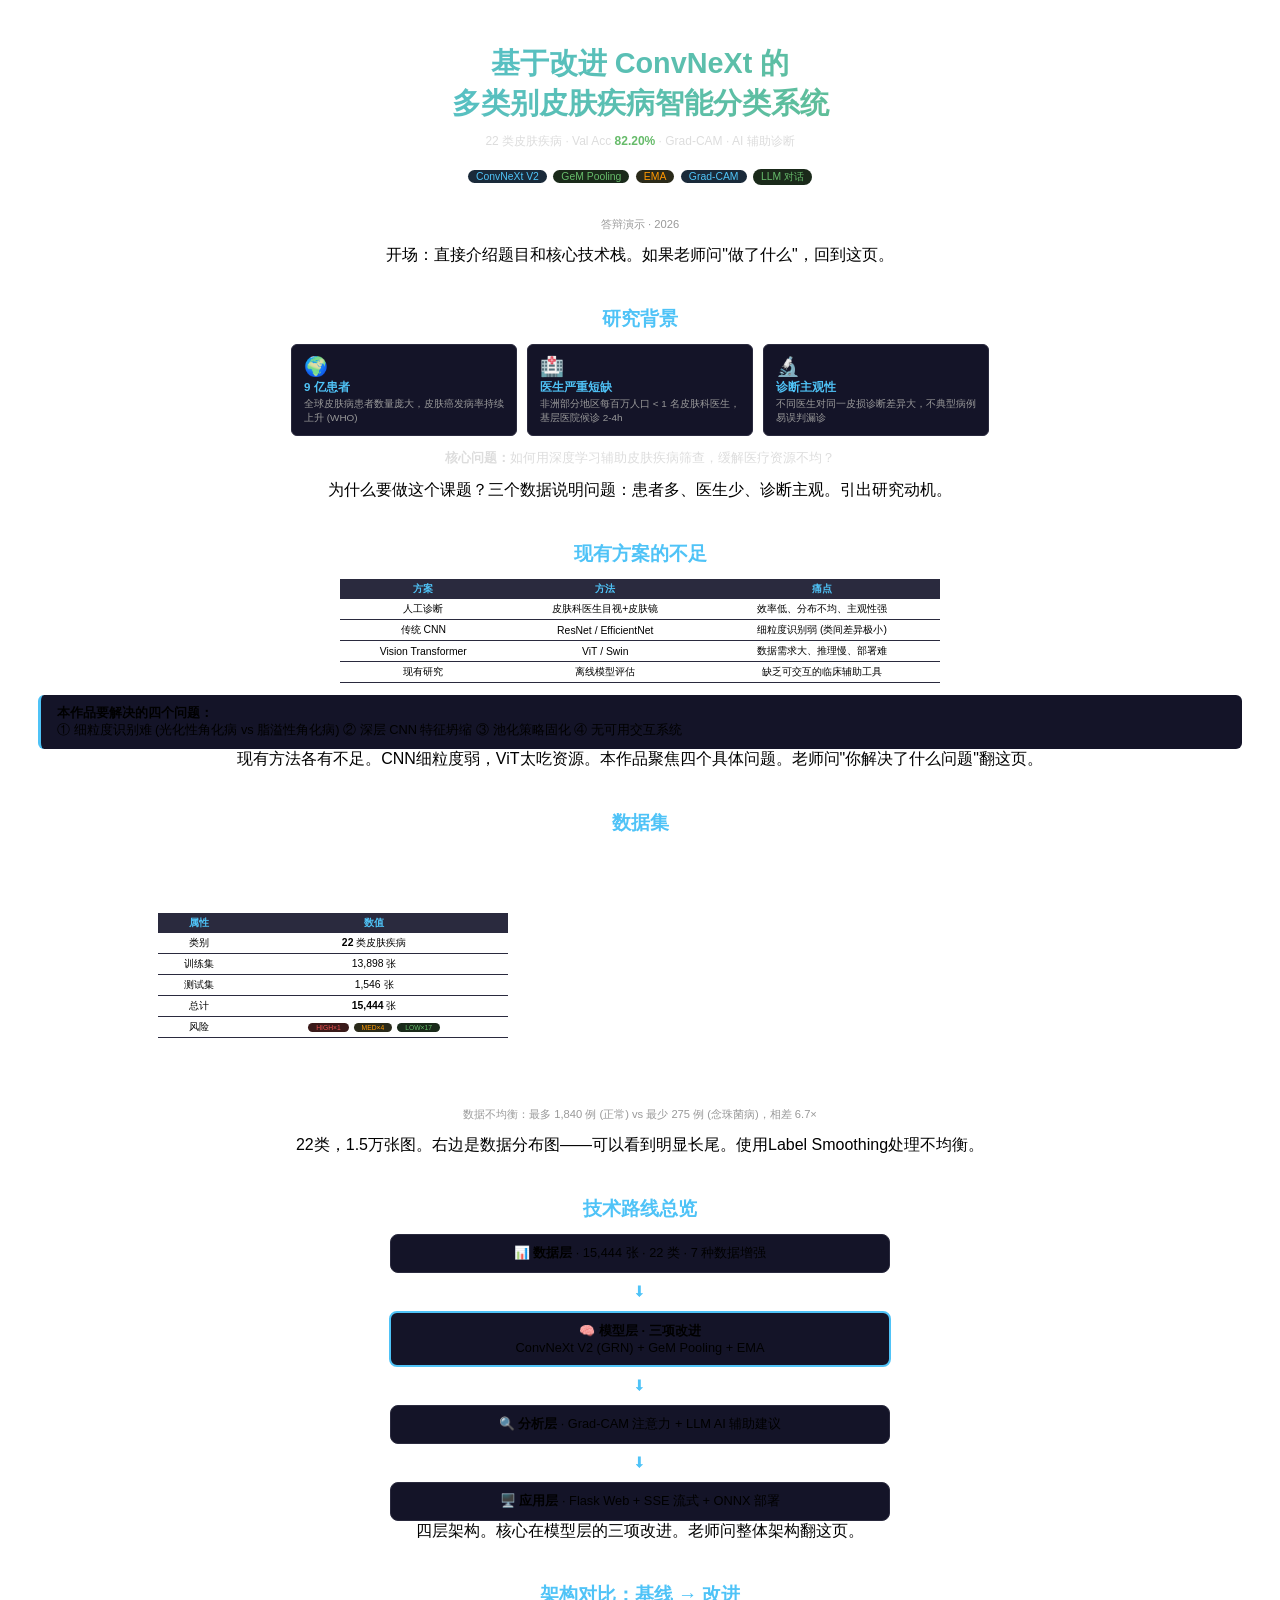
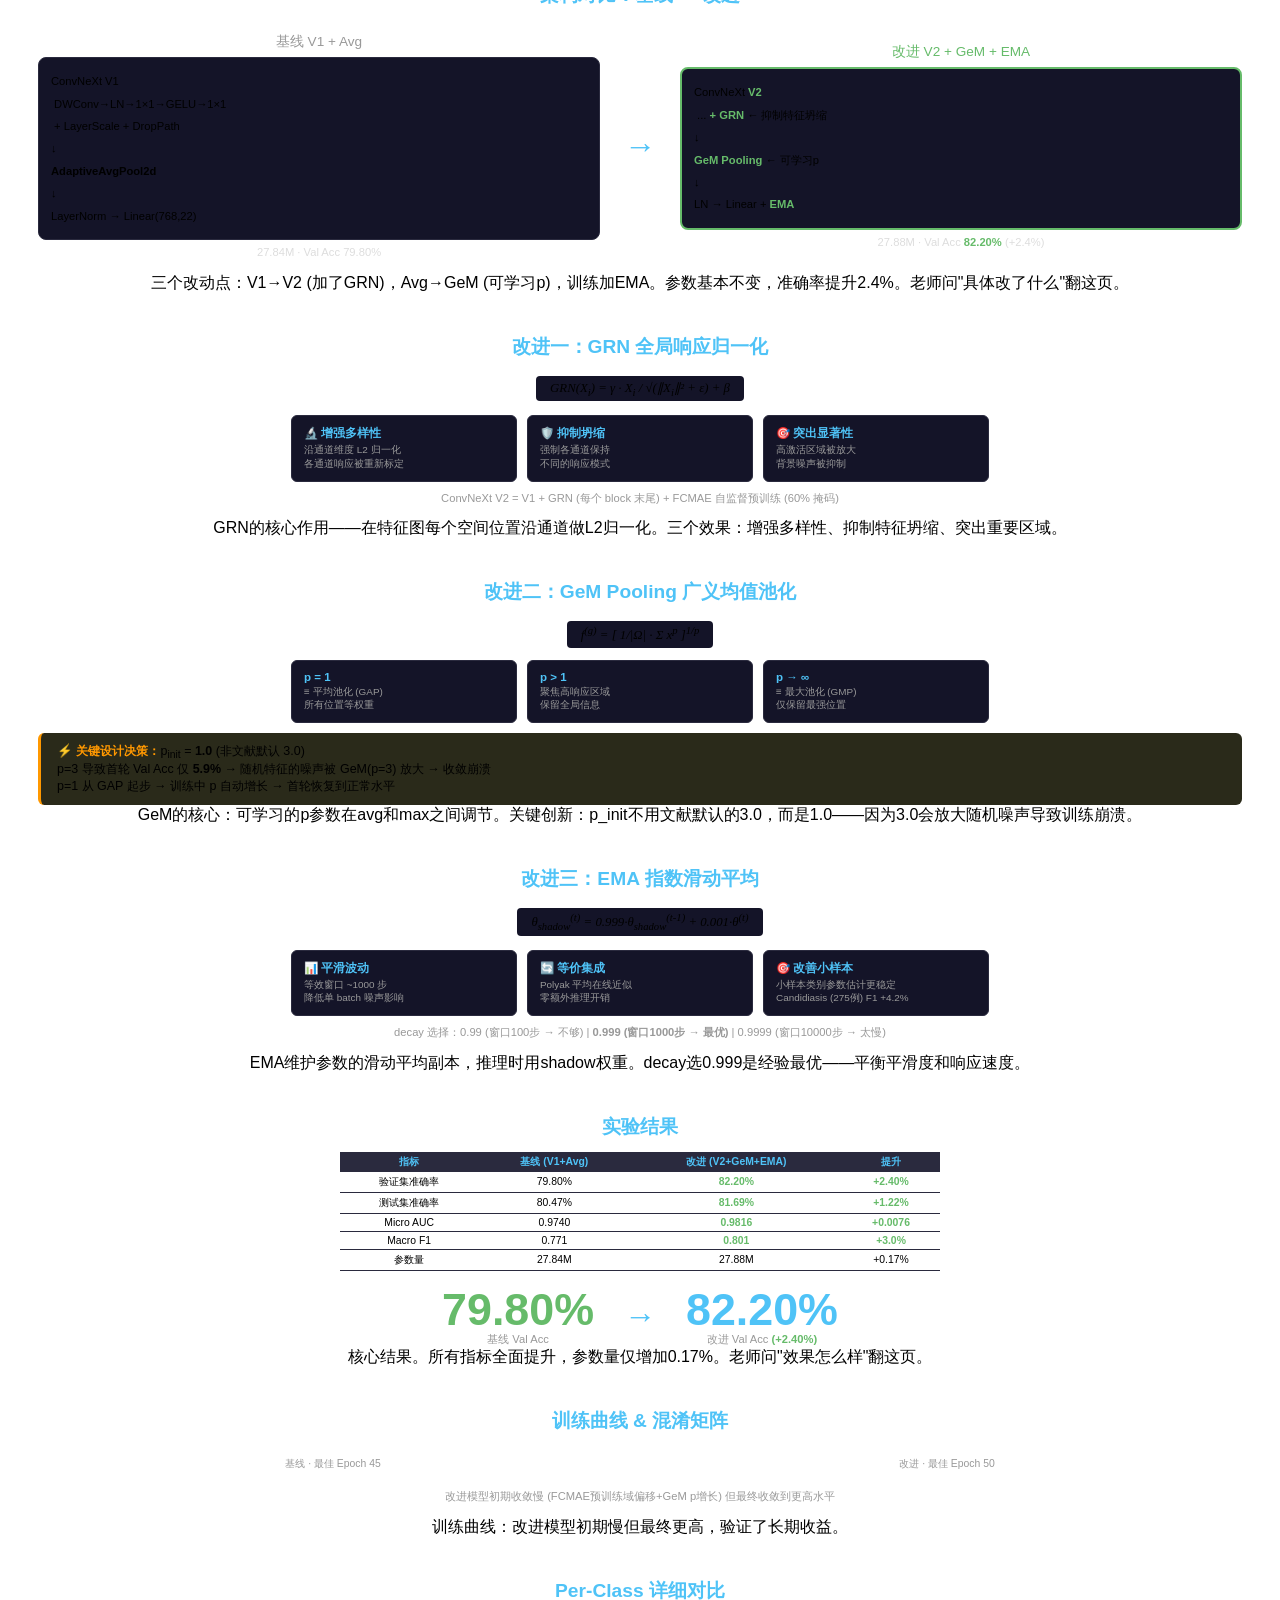
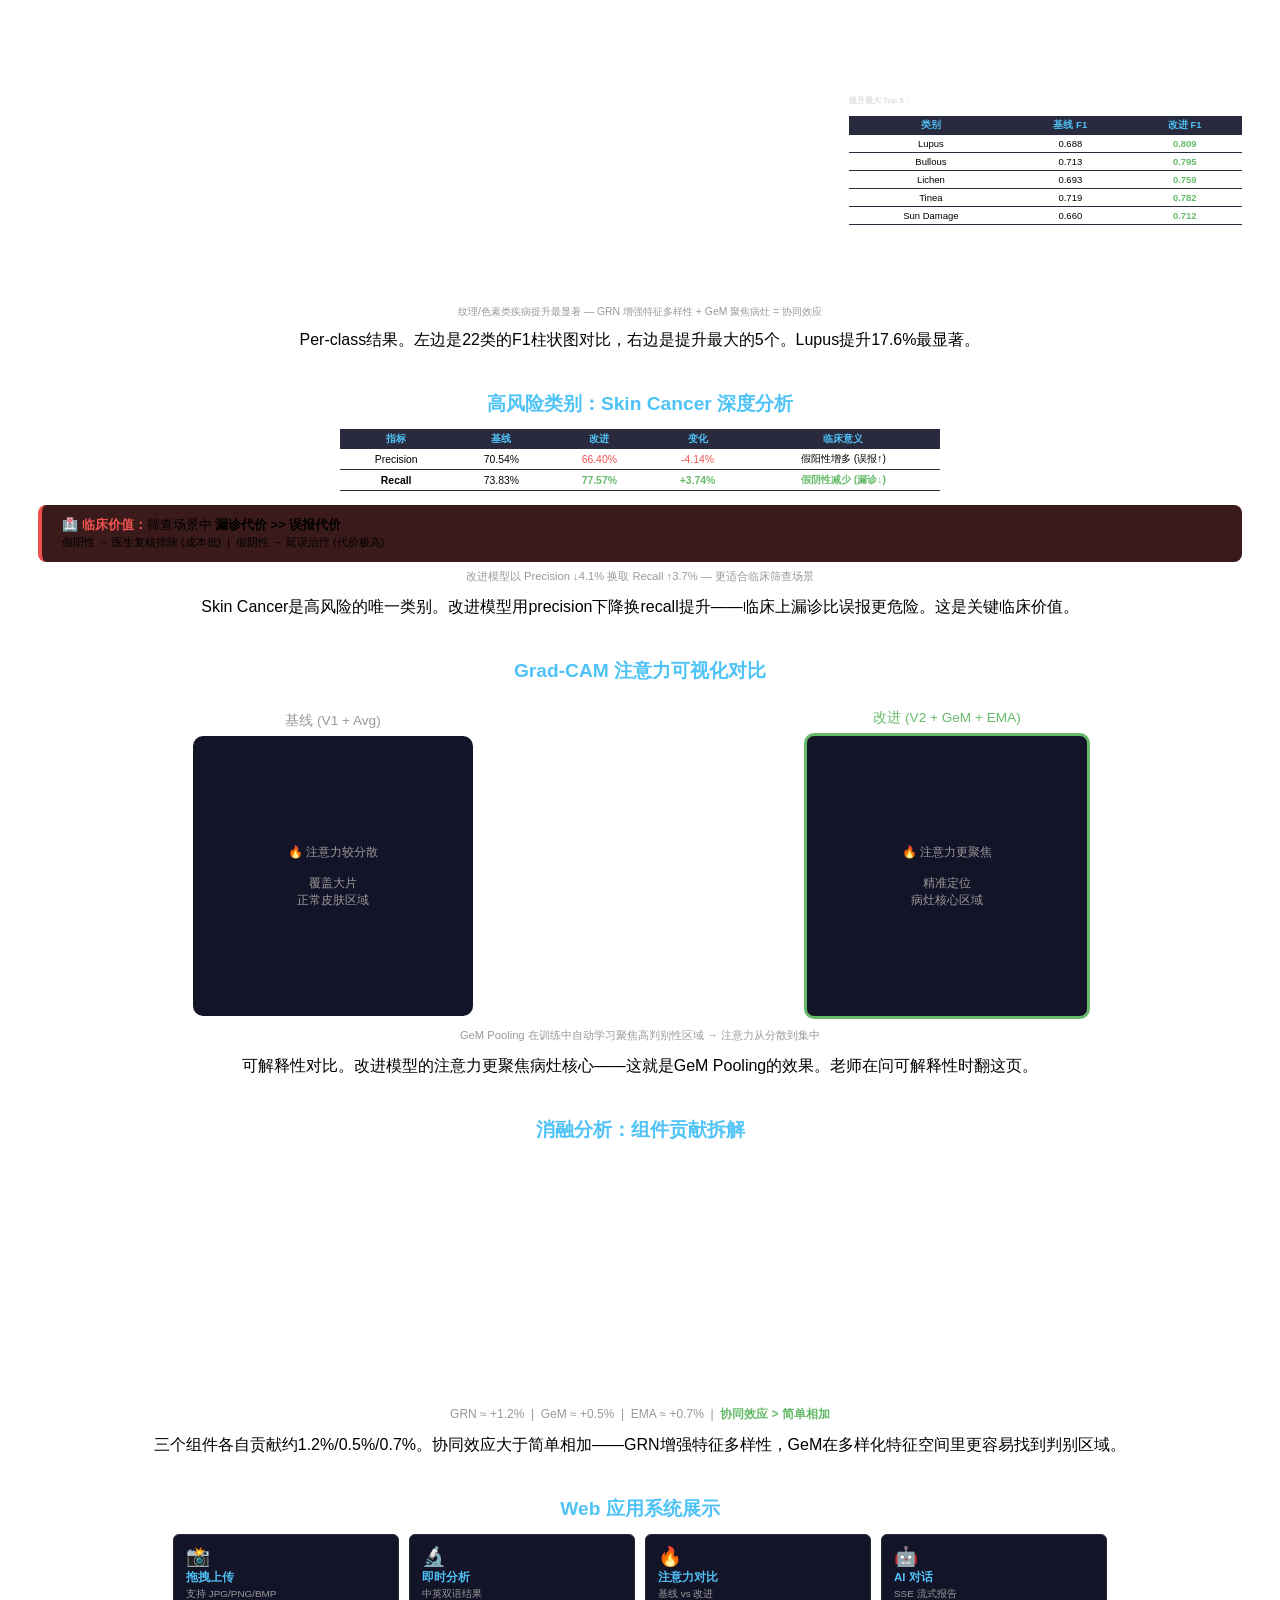
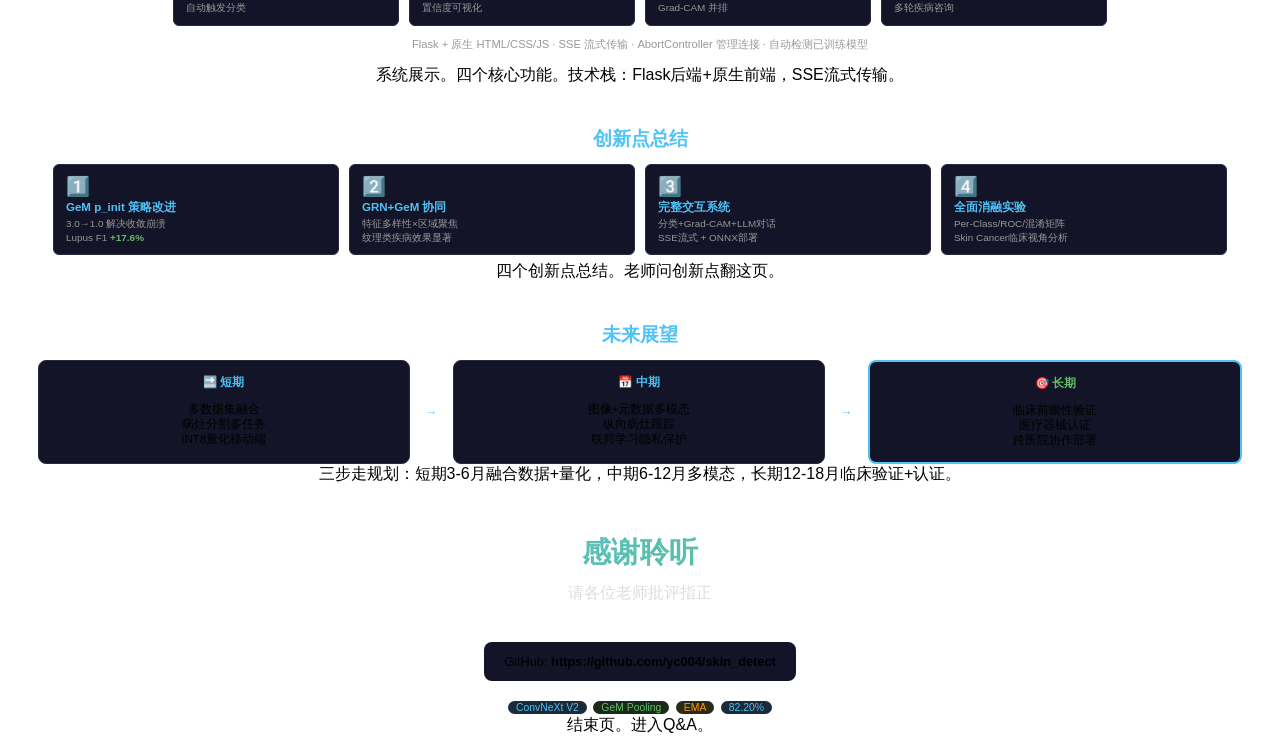
==== commit ef50f7ee: "修复: PPT缩放——缩小虚拟画布至960x540, 字体/卡片/表格全面缩小20%" ====
--- a/presentation.html
+++ b/presentation.html
@@ -35,44 +35,44 @@
 }
 .reveal .slides section {
   text-align: center;
-  padding: 20px 40px;
+  padding: 12px 30px;
 }
-.reveal h1 { font-size: 2em; font-weight: 700; margin-bottom: 10px; }
-.reveal h2 { font-size: 1.5em; font-weight: 600; color: var(--accent); margin-bottom: 16px; }
-.reveal h3 { font-size: 1em; color: var(--muted); font-weight: 400; margin-bottom: 8px; }
-.reveal p, .reveal li { font-size: .85em; line-height: 1.7; color: #ddd; }
+.reveal h1 { font-size: 1.6em; font-weight: 700; margin-bottom: 8px; }
+.reveal h2 { font-size: 1.2em; font-weight: 600; color: var(--accent); margin-bottom: 12px; }
+.reveal h3 { font-size: .85em; color: var(--muted); font-weight: 400; margin-bottom: 6px; }
+.reveal p, .reveal li { font-size: .72em; line-height: 1.55; color: #ddd; }
 .reveal ul { list-style: none; padding: 0; }
 .reveal ul li::before { content: "▸ "; color: var(--accent); }
-.reveal small { font-size: .7em; color: var(--muted); }
+.reveal small { font-size: .65em; color: var(--muted); }
 
 /* Tags */
-.tag { display:inline-block; padding:2px 10px; border-radius:10px; font-size:.7em; margin:2px; font-weight:500; }
+.tag { display:inline-block; padding:1px 8px; border-radius:8px; font-size:.65em; margin:1px; font-weight:500; }
 .tag-r { background:#3a1a1a; color:var(--red); }
 .tag-y { background:#2a2a1a; color:var(--orange); }
 .tag-g { background:#1a2a1a; color:var(--green); }
 .tag-b { background:#1a2a3a; color:var(--accent); }
 
 /* Tables */
-.tbl { border-collapse:collapse; margin:8px auto; font-size:.78em; width:100%; max-width:700px; }
-.tbl th { background:var(--border); padding:6px 10px; font-weight:600; color:var(--accent); text-align:center; }
-.tbl td { padding:6px 10px; border-bottom:1px solid var(--border); text-align:center; }
+.tbl { border-collapse:collapse; margin:4px auto; font-size:.65em; width:100%; max-width:600px; }
+.tbl th { background:var(--border); padding:3px 8px; font-weight:600; color:var(--accent); text-align:center; }
+.tbl td { padding:3px 8px; border-bottom:1px solid var(--border); text-align:center; }
 .tbl .up { color:var(--green); font-weight:600; }
 .tbl .dn { color:var(--red); }
 
 /* Cards grid */
-.cards { display:flex; gap:14px; flex-wrap:wrap; justify-content:center; margin:10px 0; }
-.card { background:var(--card-bg); border:1px solid var(--border); border-radius:8px; padding:16px 18px; width:220px; text-align:left; }
-.card h4 { color:var(--accent); font-size:.85em; margin:0 0 4px 0; }
-.card p { font-size:.72em; color:var(--muted); line-height:1.5; margin:0; }
-.card .icon { font-size:1.6em; margin-bottom:4px; display:block; }
+.cards { display:flex; gap:10px; flex-wrap:wrap; justify-content:center; margin:6px 0; }
+.card { background:var(--card-bg); border:1px solid var(--border); border-radius:6px; padding:10px 12px; width:200px; text-align:left; }
+.card h4 { color:var(--accent); font-size:.72em; margin:0 0 2px 0; }
+.card p { font-size:.62em; color:var(--muted); line-height:1.4; margin:0; }
+.card .icon { font-size:1.2em; margin-bottom:2px; display:block; }
 
 /* Two-column */
 .cols { display:flex; gap:24px; align-items:center; justify-content:center; }
 .col { flex:1; text-align:center; }
 
 /* Big numbers */
-.big { font-size:3.5em; font-weight:800; color:var(--green); line-height:1; }
-.big-sub { font-size:.8em; color:var(--muted); }
+.big { font-size:2.8em; font-weight:800; color:var(--green); line-height:1; }
+.big-sub { font-size:.7em; color:var(--muted); }
 
 /* Highlight */
 .hl { color:var(--green); font-weight:600; }
@@ -80,11 +80,11 @@
 .hl-o { color:var(--orange); font-weight:600; }
 
 /* Formula */
-.formula { display:inline-block; padding:8px 20px; background:var(--card-bg); border-radius:6px; margin:6px 0; font-family:serif; font-style:italic; font-size:.95em; }
+.formula { display:inline-block; padding:4px 14px; background:var(--card-bg); border-radius:4px; margin:4px 0; font-family:serif; font-style:italic; font-size:.8em; }
 
 /* Image preview */
-.img-preview { max-width:400px; max-height:300px; border-radius:8px; border:2px solid var(--border); }
-.img-compare { max-width:350px; max-height:280px; border-radius:8px; object-fit:contain; }
+.img-preview { max-width:340px; max-height:260px; border-radius:6px; border:1px solid var(--border); }
+.img-compare { max-width:300px; max-height:230px; border-radius:6px; object-fit:contain; }
 
 /* Gradient text */
 .grad { background:linear-gradient(135deg, var(--accent), var(--green)); -webkit-background-clip:text; -webkit-text-fill-color:transparent; font-weight:700; }
@@ -100,8 +100,8 @@
      S1: COVER
      ============================================================ -->
 <section>
-  <h1 class="grad" style="font-size:2.2em;">基于改进 ConvNeXt 的<br>多类别皮肤疾病智能分类系统</h1>
-  <p style="margin-top:6px;font-size:.9em;">22 类皮肤疾病 · Val Acc <span class="hl">82.20%</span> · Grad-CAM · AI 辅助诊断</p>
+  <h1 class="grad" style="font-size:1.8em;">基于改进 ConvNeXt 的<br>多类别皮肤疾病智能分类系统</h1>
+  <p style="margin-top:6px;font-size:.75em;">22 类皮肤疾病 · Val Acc <span class="hl">82.20%</span> · Grad-CAM · AI 辅助诊断</p>
   <div style="margin-top:16px;">
     <span class="tag tag-b">ConvNeXt V2</span>
     <span class="tag tag-g">GeM Pooling</span>
@@ -163,7 +163,7 @@
       </table>
     </div>
     <div class="col">
-      <canvas id="chartDistribution" width="400" height="300"></canvas>
+      <canvas id="chartDistribution" width="340" height="250"></canvas>
     </div>
   </div>
   <p style="font-size:.7em;color:var(--muted);margin-top:4px;">数据不均衡：最多 1,840 例 (正常) vs 最少 275 例 (念珠菌病)，相差 6.7×</p>
@@ -319,7 +319,7 @@
   <h2>Per-Class 详细对比</h2>
   <div class="cols">
     <div class="col" style="flex:2;">
-      <canvas id="chartPerClass" width="600" height="350"></canvas>
+      <canvas id="chartPerClass" width="500" height="280"></canvas>
     </div>
     <div class="col" style="flex:1;font-size:.7em;text-align:left;">
       <p><b>提升最大 Top 5：</b></p>
@@ -383,7 +383,7 @@
      ============================================================ -->
 <section>
   <h2>消融分析：组件贡献拆解</h2>
-  <canvas id="chartAblation" width="700" height="300"></canvas>
+  <canvas id="chartAblation" width="560" height="240"></canvas>
   <p style="font-size:.75em;color:var(--muted);margin-top:6px;">GRN ≈ +1.2% &nbsp;|&nbsp; GeM ≈ +0.5% &nbsp;|&nbsp; EMA ≈ +0.7% &nbsp;|&nbsp; <span class="hl">协同效应 > 简单相加</span></p>
   <aside class="notes">三个组件各自贡献约1.2%/0.5%/0.7%。协同效应大于简单相加——GRN增强特征多样性，GeM在多样化特征空间里更容易找到判别区域。</aside>
 </section>
@@ -436,7 +436,7 @@
      S19: THANK YOU
      ============================================================ -->
 <section>
-  <h1 class="grad" style="font-size:2.4em;">感谢聆听</h1>
+  <h1 class="grad" style="font-size:1.8em;">感谢聆听</h1>
   <p style="font-size:1em;margin-top:8px;">请各位老师批评指正</p>
   <div style="margin-top:20px;padding:12px 20px;background:var(--card-bg);border-radius:8px;display:inline-block;font-size:.8em;">
     GitHub: <b>https://github.com/yc004/skin_detect</b>
@@ -465,9 +465,9 @@
   center: true,
   controls: true,
   progress: true,
-  width: 1200,
-  height: 700,
-  margin: 0.1,
+  width: 960,
+  height: 540,
+  margin: 0.12,
   plugins: [RevealHighlight, RevealNotes],
 });
 
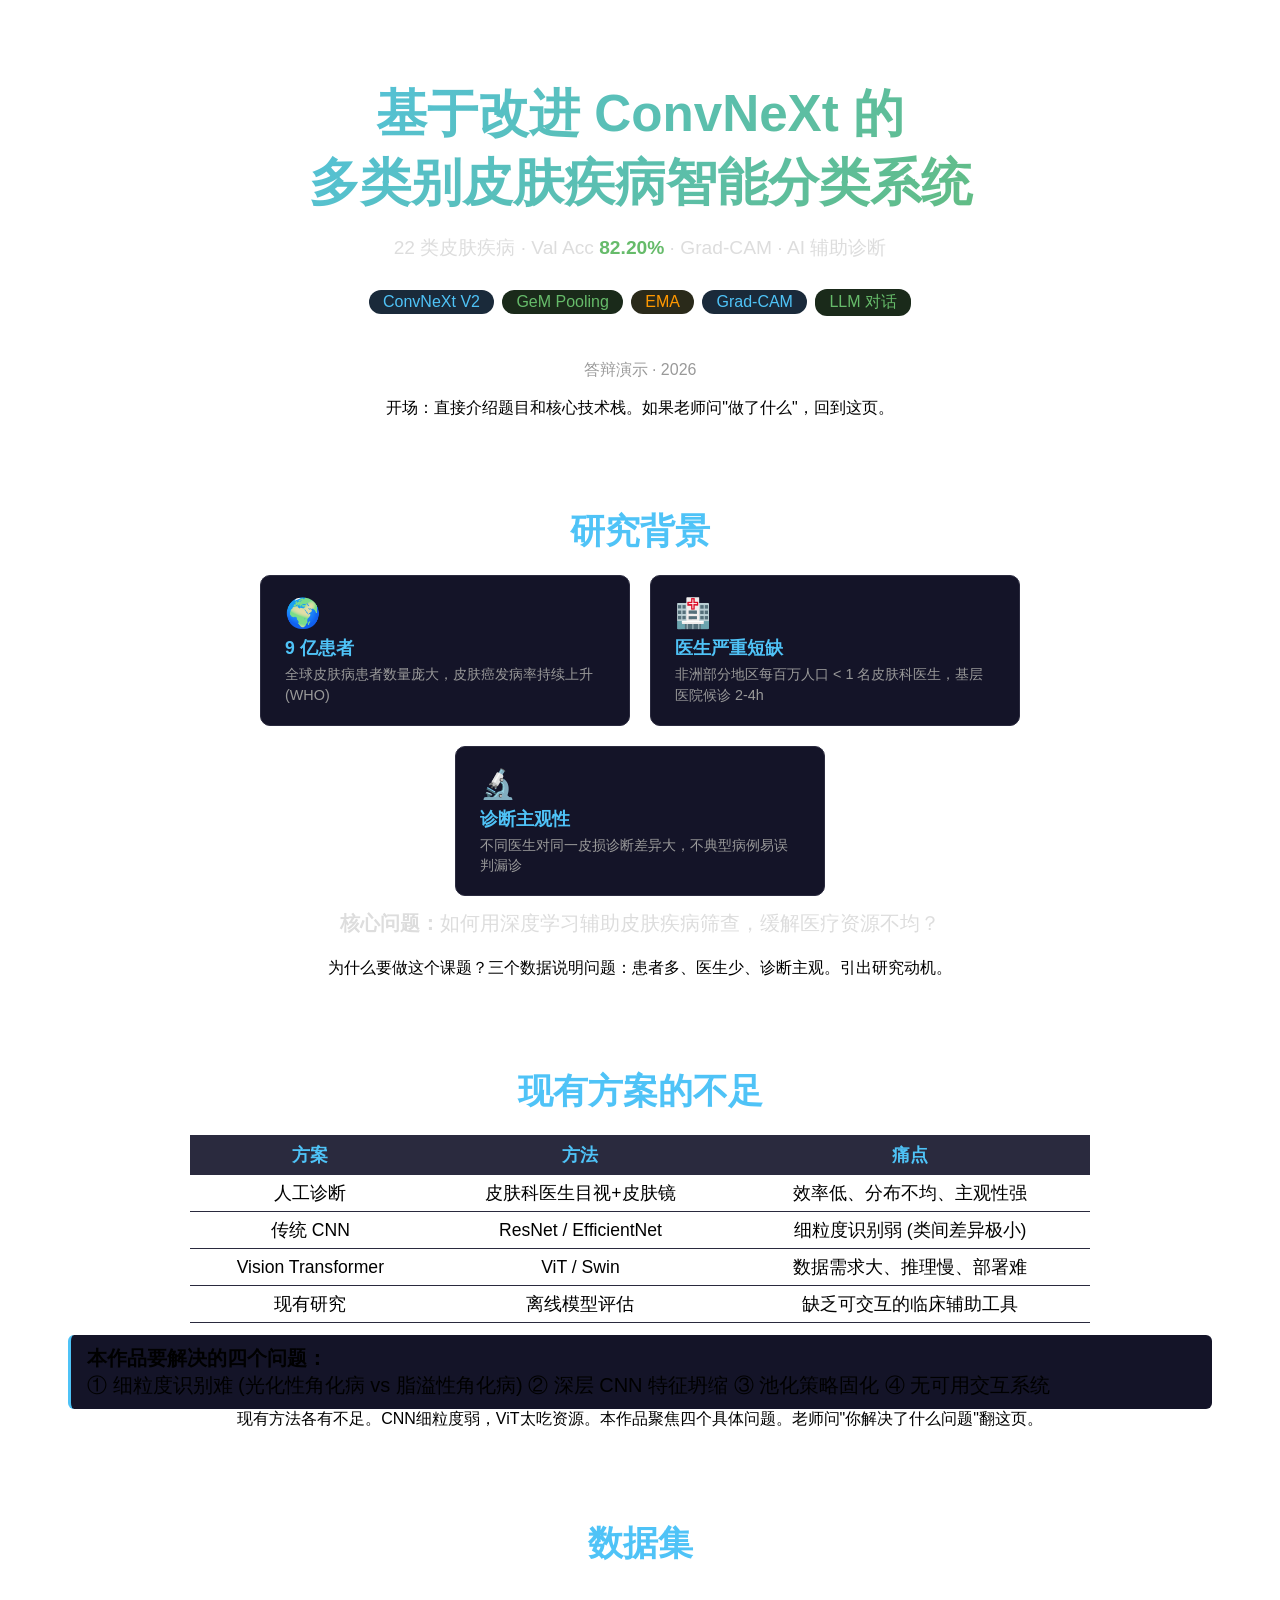
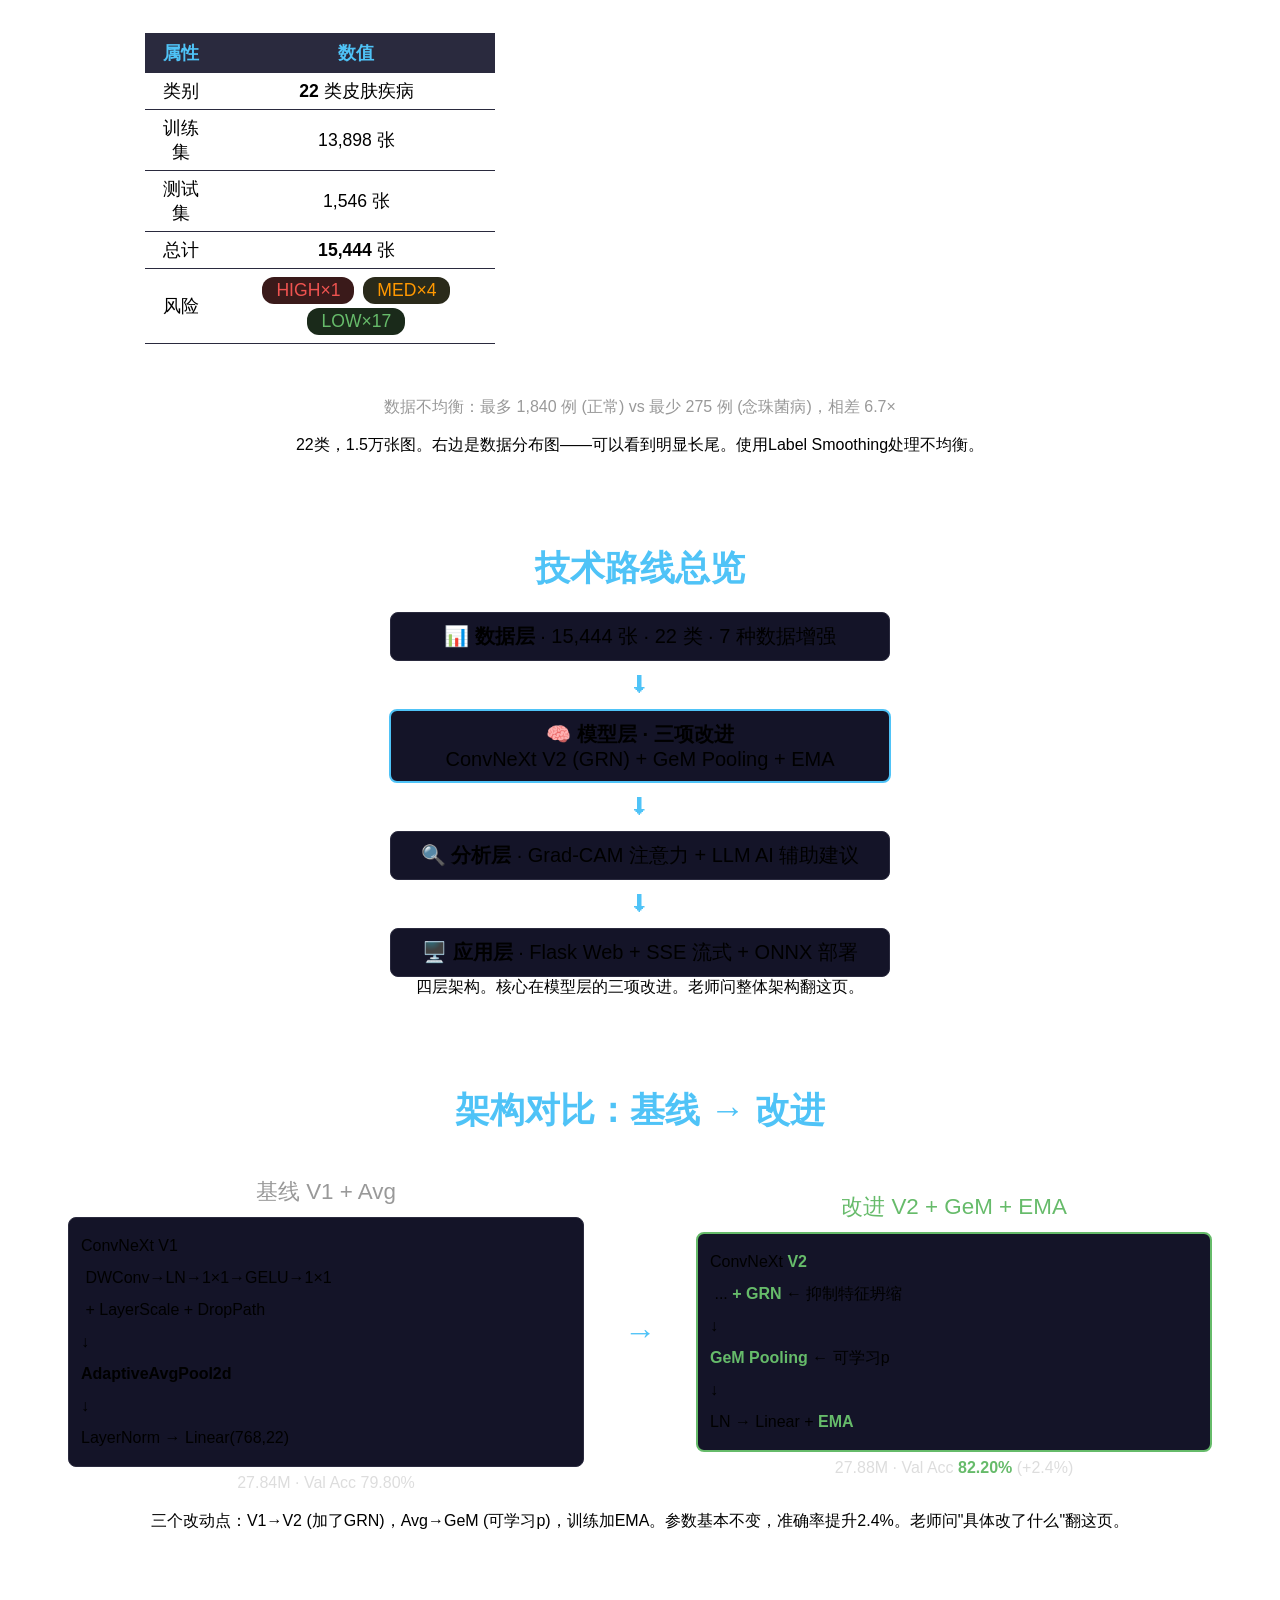
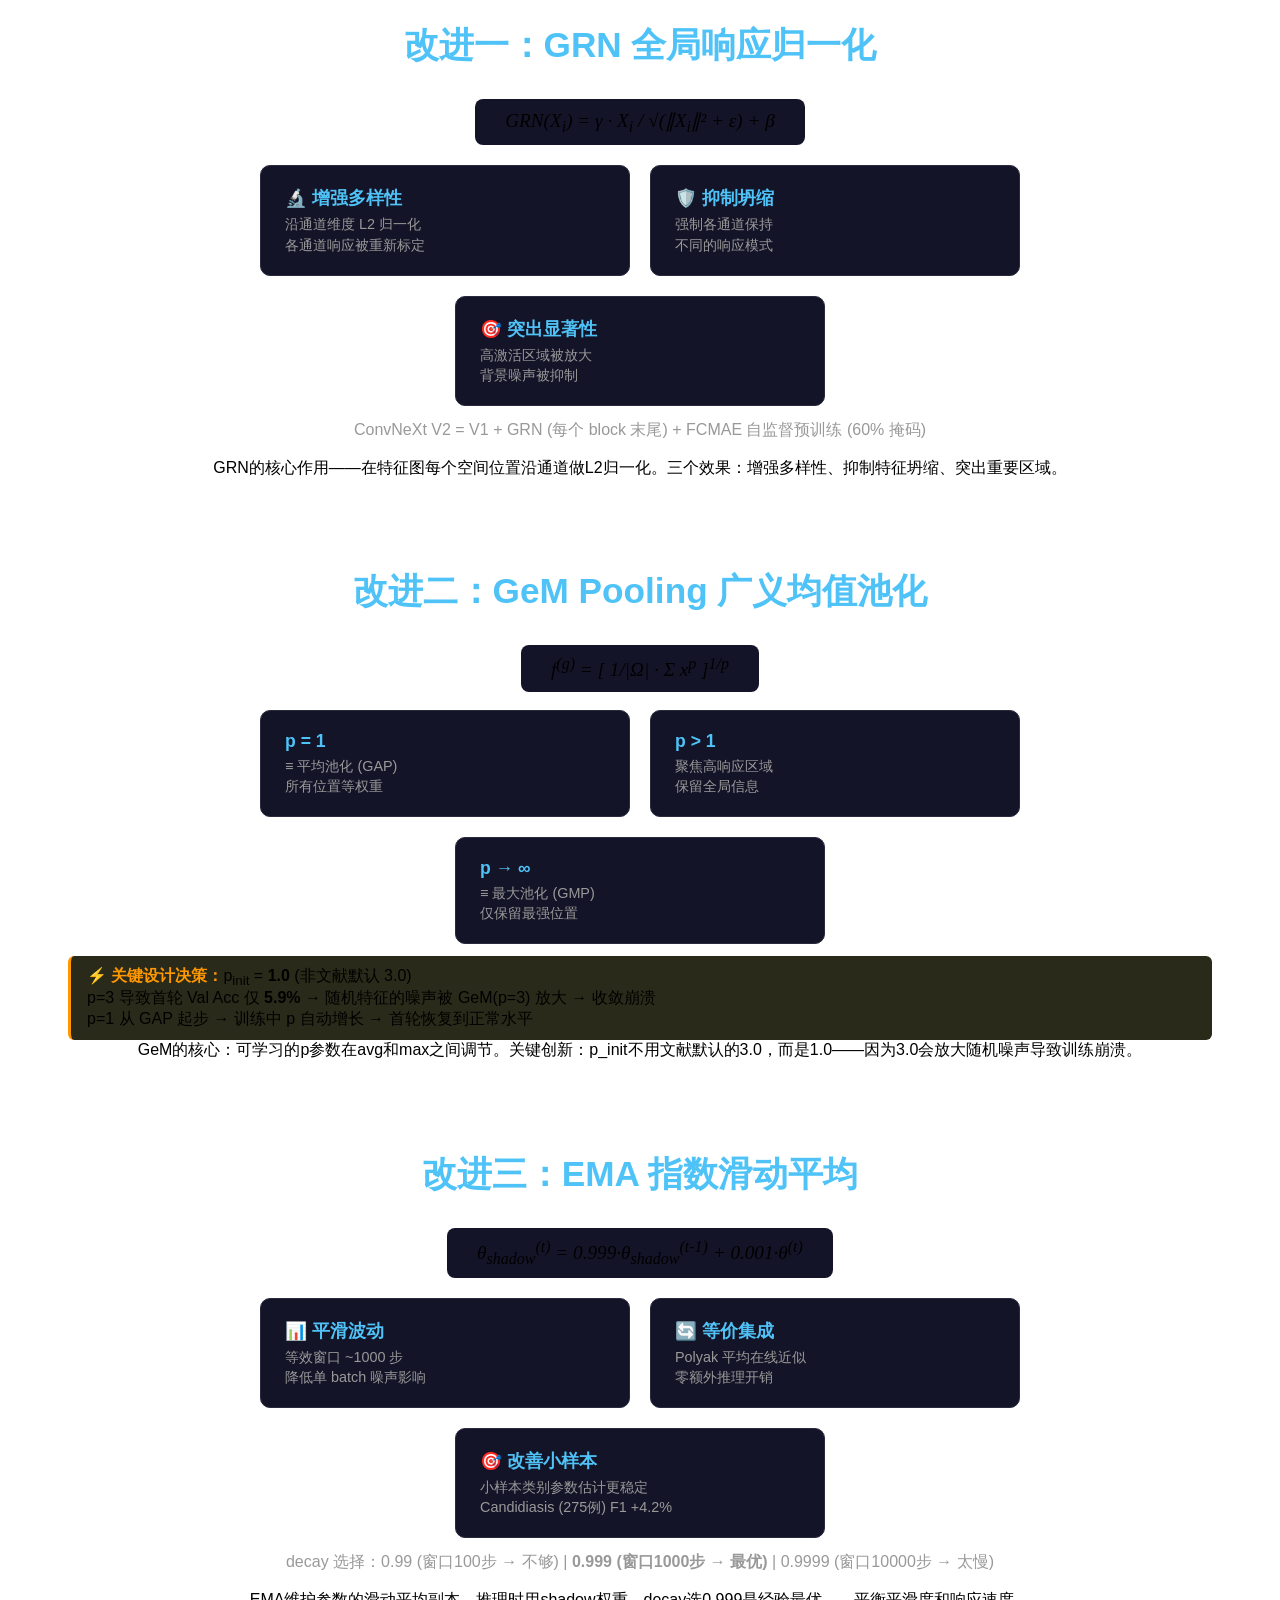
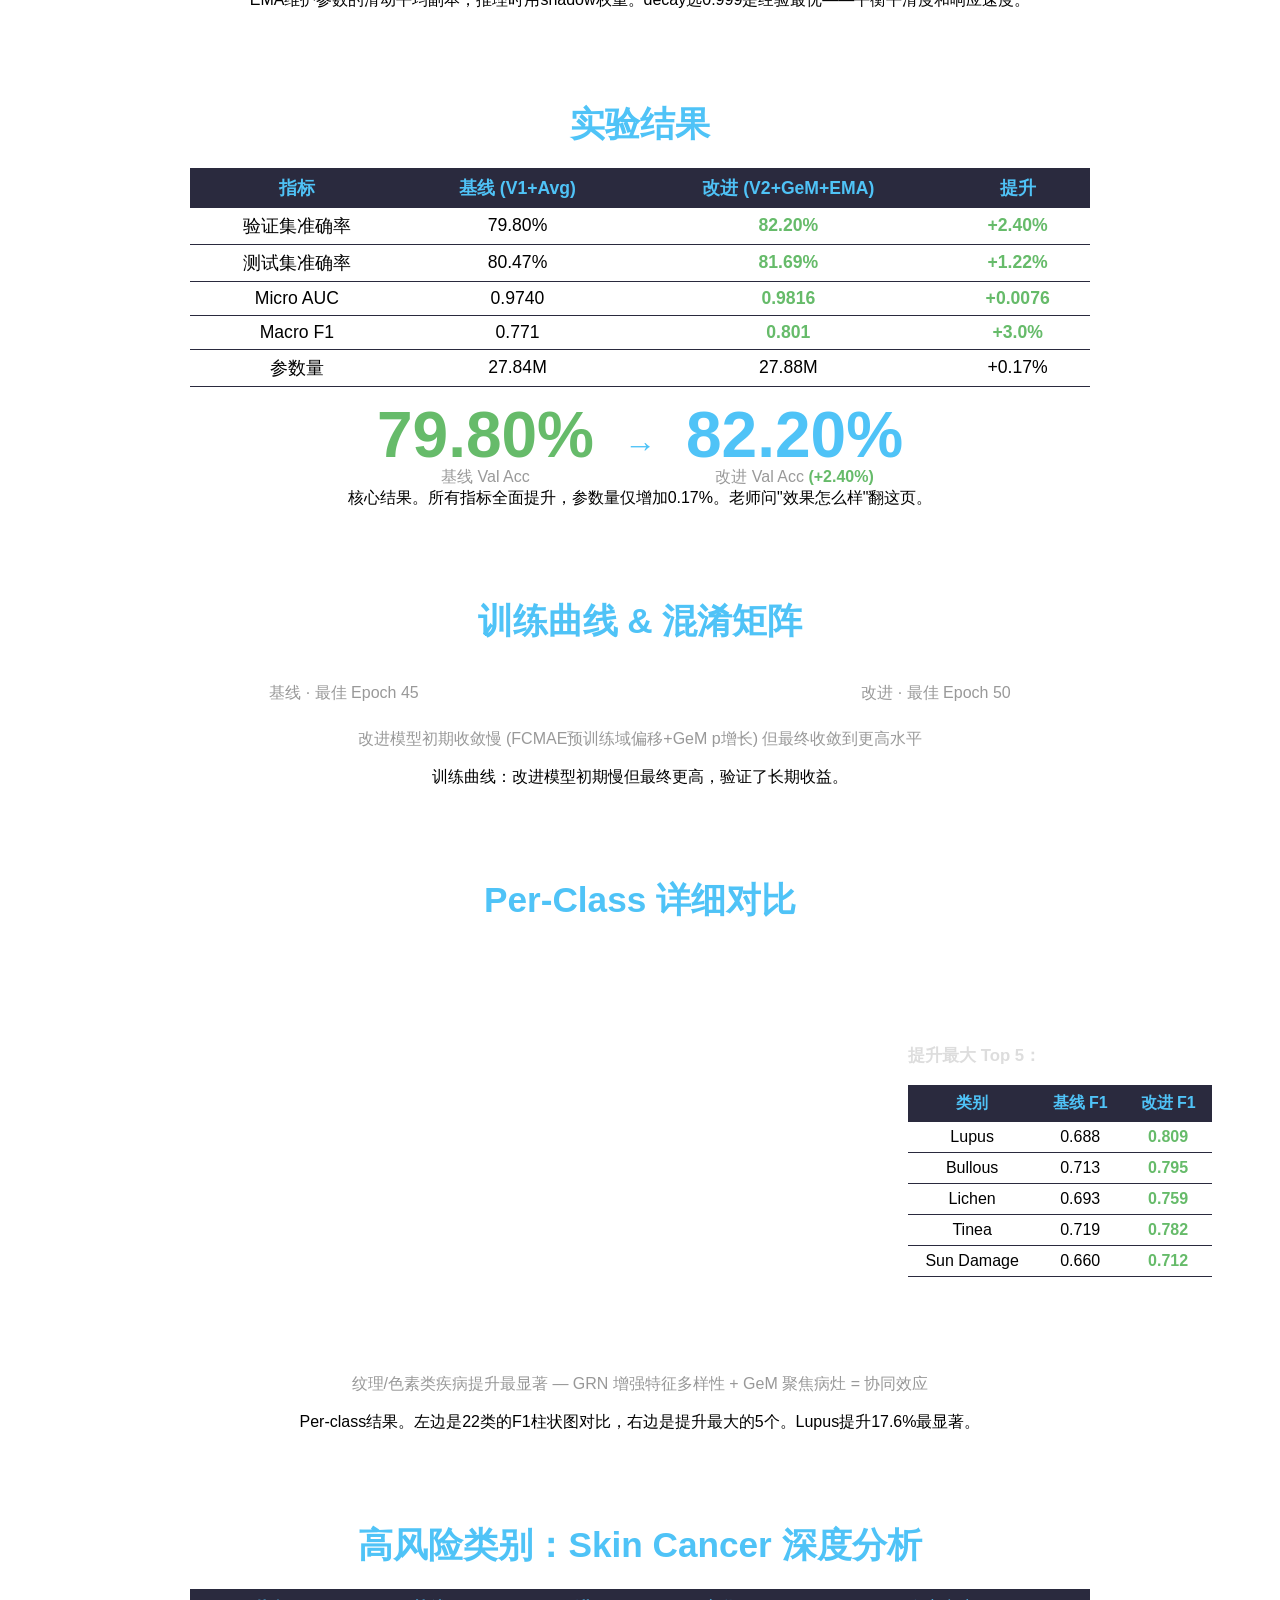
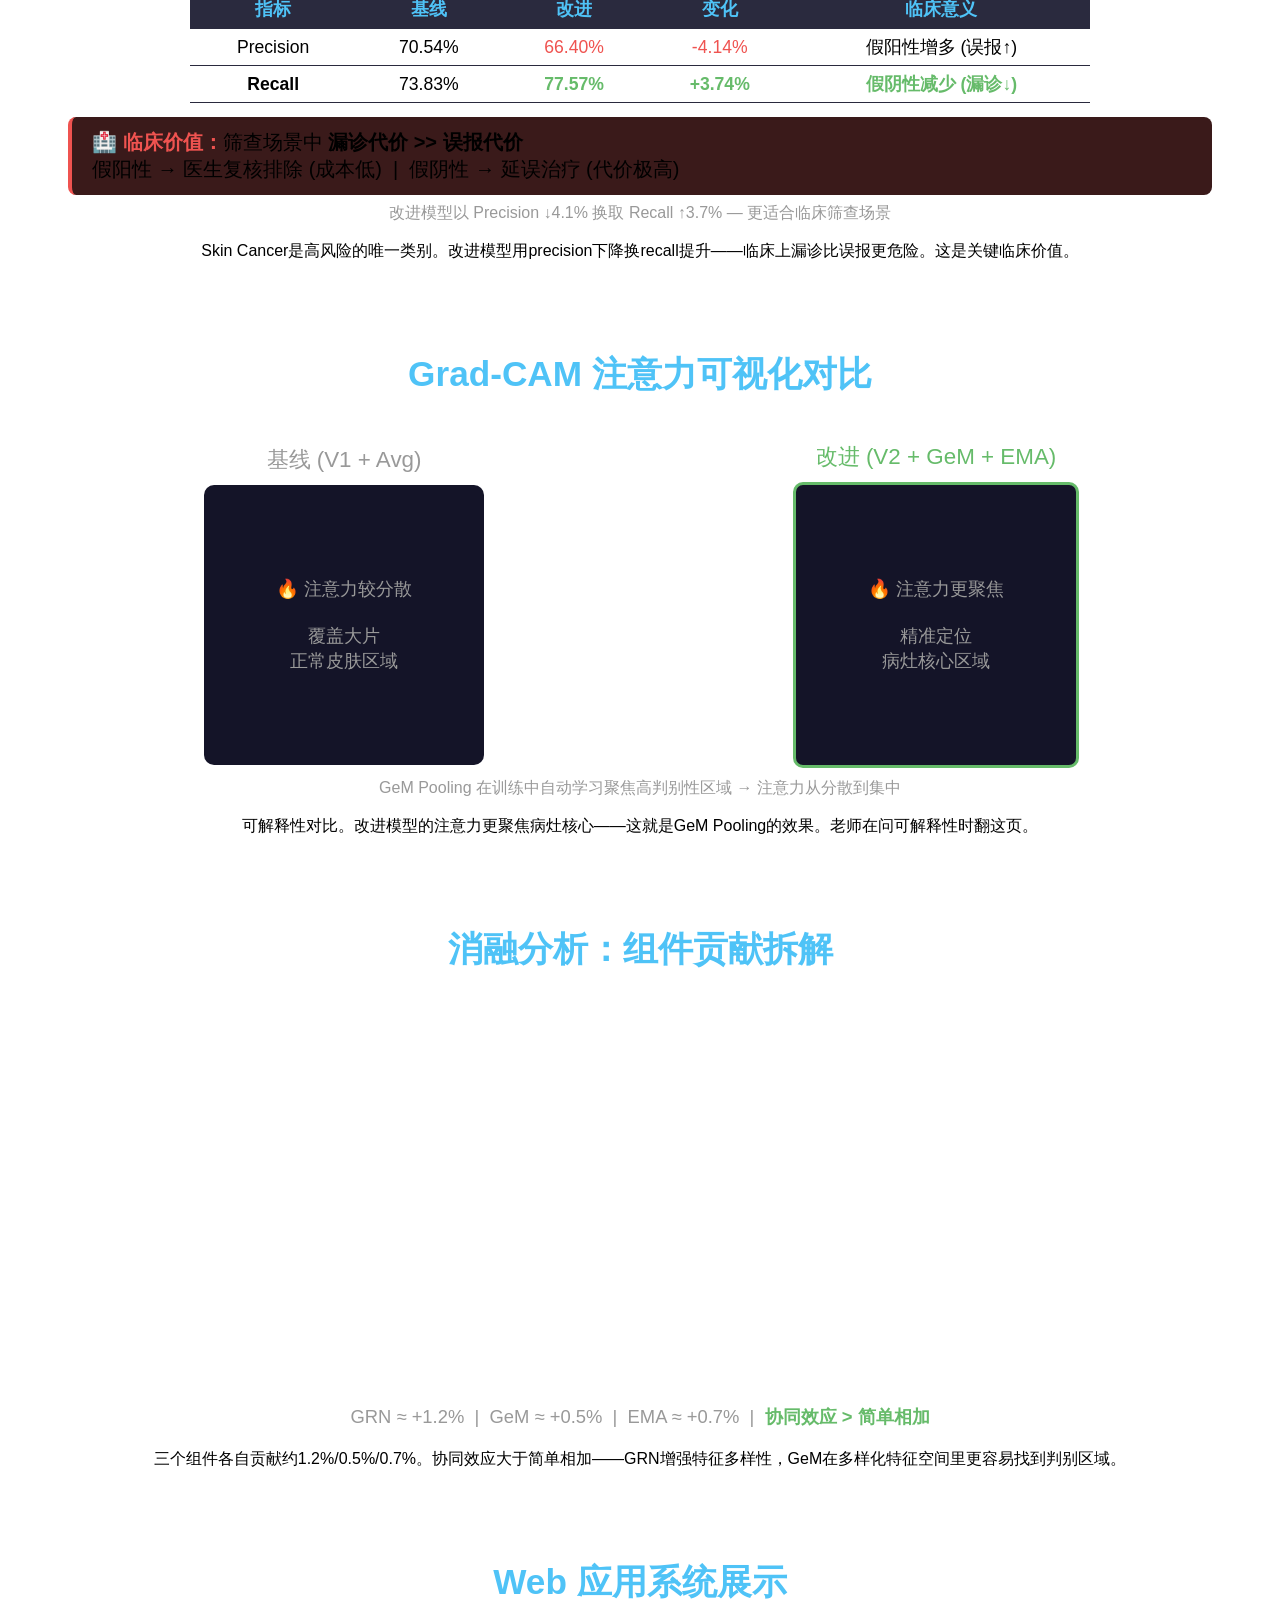
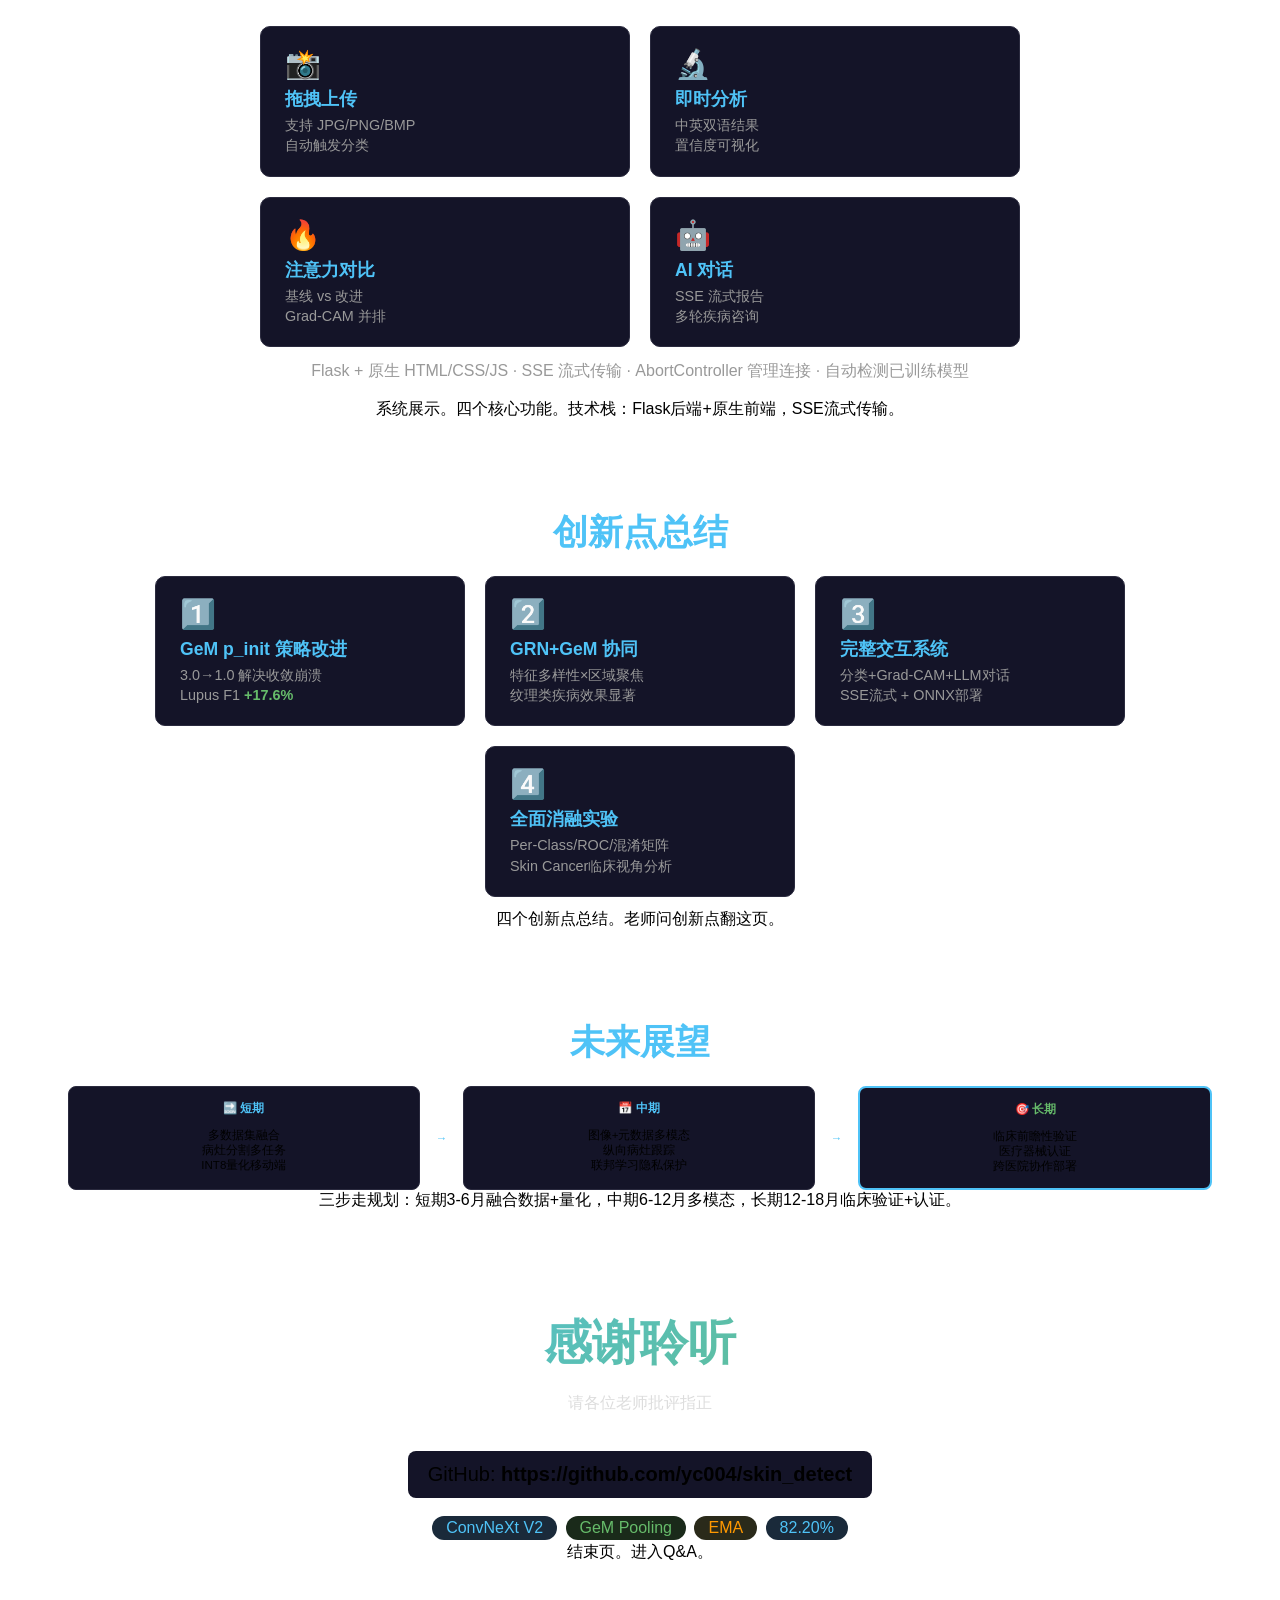
==== commit d6806d7f: "修复: PPT缩放——1080p画布1920x1080, 统一字号比例, 修复双重放大" ====
--- a/presentation.html
+++ b/presentation.html
@@ -35,44 +35,44 @@
 }
 .reveal .slides section {
   text-align: center;
-  padding: 12px 30px;
+  padding: 30px 60px;
 }
-.reveal h1 { font-size: 1.6em; font-weight: 700; margin-bottom: 8px; }
-.reveal h2 { font-size: 1.2em; font-weight: 600; color: var(--accent); margin-bottom: 12px; }
-.reveal h3 { font-size: .85em; color: var(--muted); font-weight: 400; margin-bottom: 6px; }
-.reveal p, .reveal li { font-size: .72em; line-height: 1.55; color: #ddd; }
+.reveal h1 { font-size: 3em; font-weight: 700; margin-bottom: 16px; }
+.reveal h2 { font-size: 2.2em; font-weight: 600; color: var(--accent); margin-bottom: 20px; }
+.reveal h3 { font-size: 1.4em; color: var(--muted); font-weight: 400; margin-bottom: 10px; }
+.reveal p, .reveal li { font-size: 1.05em; line-height: 1.5; color: #ddd; }
 .reveal ul { list-style: none; padding: 0; }
 .reveal ul li::before { content: "▸ "; color: var(--accent); }
-.reveal small { font-size: .65em; color: var(--muted); }
+.reveal small { font-size: .85em; color: var(--muted); }
 
 /* Tags */
-.tag { display:inline-block; padding:1px 8px; border-radius:8px; font-size:.65em; margin:1px; font-weight:500; }
+.tag { display:inline-block; padding:3px 14px; border-radius:12px; font-size:1em; margin:2px; font-weight:500; }
 .tag-r { background:#3a1a1a; color:var(--red); }
 .tag-y { background:#2a2a1a; color:var(--orange); }
 .tag-g { background:#1a2a1a; color:var(--green); }
 .tag-b { background:#1a2a3a; color:var(--accent); }
 
 /* Tables */
-.tbl { border-collapse:collapse; margin:4px auto; font-size:.65em; width:100%; max-width:600px; }
-.tbl th { background:var(--border); padding:3px 8px; font-weight:600; color:var(--accent); text-align:center; }
-.tbl td { padding:3px 8px; border-bottom:1px solid var(--border); text-align:center; }
+.tbl { border-collapse:collapse; margin:8px auto; font-size:1.1em; width:100%; max-width:900px; }
+.tbl th { background:var(--border); padding:8px 14px; font-weight:600; color:var(--accent); text-align:center; }
+.tbl td { padding:6px 14px; border-bottom:1px solid var(--border); text-align:center; }
 .tbl .up { color:var(--green); font-weight:600; }
 .tbl .dn { color:var(--red); }
 
 /* Cards grid */
-.cards { display:flex; gap:10px; flex-wrap:wrap; justify-content:center; margin:6px 0; }
-.card { background:var(--card-bg); border:1px solid var(--border); border-radius:6px; padding:10px 12px; width:200px; text-align:left; }
-.card h4 { color:var(--accent); font-size:.72em; margin:0 0 2px 0; }
-.card p { font-size:.62em; color:var(--muted); line-height:1.4; margin:0; }
-.card .icon { font-size:1.2em; margin-bottom:2px; display:block; }
+.cards { display:flex; gap:20px; flex-wrap:wrap; justify-content:center; margin:12px 0; }
+.card { background:var(--card-bg); border:1px solid var(--border); border-radius:10px; padding:20px 24px; width:320px; text-align:left; }
+.card h4 { color:var(--accent); font-size:1.1em; margin:0 0 4px 0; }
+.card p { font-size:.9em; color:var(--muted); line-height:1.4; margin:0; }
+.card .icon { font-size:1.8em; margin-bottom:6px; display:block; }
 
 /* Two-column */
-.cols { display:flex; gap:24px; align-items:center; justify-content:center; }
+.cols { display:flex; gap:40px; align-items:center; justify-content:center; }
 .col { flex:1; text-align:center; }
 
 /* Big numbers */
-.big { font-size:2.8em; font-weight:800; color:var(--green); line-height:1; }
-.big-sub { font-size:.7em; color:var(--muted); }
+.big { font-size:4em; font-weight:800; color:var(--green); line-height:1; }
+.big-sub { font-size:1em; color:var(--muted); }
 
 /* Highlight */
 .hl { color:var(--green); font-weight:600; }
@@ -80,11 +80,11 @@
 .hl-o { color:var(--orange); font-weight:600; }
 
 /* Formula */
-.formula { display:inline-block; padding:4px 14px; background:var(--card-bg); border-radius:4px; margin:4px 0; font-family:serif; font-style:italic; font-size:.8em; }
+.formula { display:inline-block; padding:10px 30px; background:var(--card-bg); border-radius:8px; margin:10px 0; font-family:serif; font-style:italic; font-size:1.2em; }
 
 /* Image preview */
-.img-preview { max-width:340px; max-height:260px; border-radius:6px; border:1px solid var(--border); }
-.img-compare { max-width:300px; max-height:230px; border-radius:6px; object-fit:contain; }
+.img-preview { max-width:600px; max-height:450px; border-radius:10px; border:2px solid var(--border); }
+.img-compare { max-width:520px; max-height:400px; border-radius:10px; object-fit:contain; }
 
 /* Gradient text */
 .grad { background:linear-gradient(135deg, var(--accent), var(--green)); -webkit-background-clip:text; -webkit-text-fill-color:transparent; font-weight:700; }
@@ -100,16 +100,16 @@
      S1: COVER
      ============================================================ -->
 <section>
-  <h1 class="grad" style="font-size:1.8em;">基于改进 ConvNeXt 的<br>多类别皮肤疾病智能分类系统</h1>
-  <p style="margin-top:6px;font-size:.75em;">22 类皮肤疾病 · Val Acc <span class="hl">82.20%</span> · Grad-CAM · AI 辅助诊断</p>
-  <div style="margin-top:16px;">
+  <h1 class="grad" style="font-size:3.2em;">基于改进 ConvNeXt 的<br>多类别皮肤疾病智能分类系统</h1>
+  <p style="margin-top:10px;font-size:1.2em;">22 类皮肤疾病 · Val Acc <span class="hl">82.20%</span> · Grad-CAM · AI 辅助诊断</p>
+  <div style="margin-top:24px;">
     <span class="tag tag-b">ConvNeXt V2</span>
     <span class="tag tag-g">GeM Pooling</span>
     <span class="tag tag-y">EMA</span>
     <span class="tag tag-b">Grad-CAM</span>
     <span class="tag tag-g">LLM 对话</span>
   </div>
-  <p style="margin-top:30px;font-size:.7em;color:var(--muted);">答辩演示 · 2026</p>
+  <p style="margin-top:40px;font-size:1em;color:var(--muted);">答辩演示 · 2026</p>
   <aside class="notes">开场：直接介绍题目和核心技术栈。如果老师问"做了什么"，回到这页。</aside>
 </section>
 
@@ -123,7 +123,7 @@
     <div class="card"><span class="icon">🏥</span><h4>医生严重短缺</h4><p>非洲部分地区每百万人口 < 1 名皮肤科医生，基层医院候诊 2-4h</p></div>
     <div class="card"><span class="icon">🔬</span><h4>诊断主观性</h4><p>不同医生对同一皮损诊断差异大，不典型病例易误判漏诊</p></div>
   </div>
-  <p class="fragment" style="margin-top:12px;font-size:.8em;"><b>核心问题：</b>如何用深度学习辅助皮肤疾病筛查，缓解医疗资源不均？</p>
+  <p class="fragment" style="margin-top:12px;font-size:1.25em;"><b>核心问题：</b>如何用深度学习辅助皮肤疾病筛查，缓解医疗资源不均？</p>
   <aside class="notes">为什么要做这个课题？三个数据说明问题：患者多、医生少、诊断主观。引出研究动机。</aside>
 </section>
 
@@ -139,7 +139,7 @@
     <tr><td>Vision Transformer</td><td>ViT / Swin</td><td>数据需求大、推理慢、部署难</td></tr>
     <tr><td>现有研究</td><td>离线模型评估</td><td>缺乏可交互的临床辅助工具</td></tr>
   </table>
-  <div class="fragment" style="margin-top:12px;padding:10px 16px;background:var(--card-bg);border-radius:6px;border-left:3px solid var(--accent);text-align:left;font-size:.8em;">
+  <div class="fragment" style="margin-top:12px;padding:10px 16px;background:var(--card-bg);border-radius:6px;border-left:3px solid var(--accent);text-align:left;font-size:1.25em;">
     <b>本作品要解决的四个问题：</b><br>
     ① 细粒度识别难 (光化性角化病 vs 脂溢性角化病) ② 深层 CNN 特征坍缩 ③ 池化策略固化 ④ 无可用交互系统
   </div>
@@ -163,10 +163,10 @@
       </table>
     </div>
     <div class="col">
-      <canvas id="chartDistribution" width="340" height="250"></canvas>
-    </div>
-  </div>
-  <p style="font-size:.7em;color:var(--muted);margin-top:4px;">数据不均衡：最多 1,840 例 (正常) vs 最少 275 例 (念珠菌病)，相差 6.7×</p>
+      <canvas id="chartDistribution" width="600" height="400"></canvas>
+    </div>
+  </div>
+  <p style="font-size:1em;color:var(--muted);margin-top:4px;">数据不均衡：最多 1,840 例 (正常) vs 最少 275 例 (念珠菌病)，相差 6.7×</p>
   <aside class="notes">22类，1.5万张图。右边是数据分布图——可以看到明显长尾。使用Label Smoothing处理不均衡。</aside>
 </section>
 
@@ -175,7 +175,7 @@
      ============================================================ -->
 <section>
   <h2>技术路线总览</h2>
-  <div style="display:flex;flex-direction:column;align-items:center;gap:10px;font-size:.8em;">
+  <div style="display:flex;flex-direction:column;align-items:center;gap:10px;font-size:1.25em;">
     <div style="background:var(--card-bg);border:1px solid var(--border);border-radius:8px;padding:10px 24px;width:450px;">📊 <b>数据层</b> · 15,444 张 · 22 类 · 7 种数据增强</div>
     <div style="color:var(--accent);font-size:1.2em;">⬇</div>
     <div style="background:var(--card-bg);border:2px solid var(--accent);border-radius:8px;padding:10px 24px;width:450px;">🧠 <b>模型层 · 三项改进</b><br>ConvNeXt V2 (GRN) + GeM Pooling + EMA</div>
@@ -195,7 +195,7 @@
   <div class="cols">
     <div class="col">
       <h3 style="color:var(--muted)">基线 V1 + Avg</h3>
-      <div style="background:var(--card-bg);border:1px solid var(--border);border-radius:8px;padding:12px;text-align:left;font-size:.7em;line-height:2;">
+      <div style="background:var(--card-bg);border:1px solid var(--border);border-radius:8px;padding:12px;text-align:left;font-size:1em;line-height:2;">
         ConvNeXt V1<br>
         &nbsp;DWConv→LN→1×1→GELU→1×1<br>
         &nbsp;+ LayerScale + DropPath<br>
@@ -204,12 +204,12 @@
         ↓<br>
         LayerNorm → Linear(768,22)
       </div>
-      <p style="font-size:.7em;margin-top:4px;">27.84M · Val Acc 79.80%</p>
+      <p style="font-size:1em;margin-top:4px;">27.84M · Val Acc 79.80%</p>
     </div>
     <div style="color:var(--accent);font-size:2em;">→</div>
     <div class="col">
       <h3 style="color:var(--green)">改进 V2 + GeM + EMA</h3>
-      <div style="background:var(--card-bg);border:2px solid var(--green);border-radius:8px;padding:12px;text-align:left;font-size:.7em;line-height:2;">
+      <div style="background:var(--card-bg);border:2px solid var(--green);border-radius:8px;padding:12px;text-align:left;font-size:1em;line-height:2;">
         ConvNeXt <span class="hl">V2</span><br>
         &nbsp;... <span class="hl">+ GRN</span> ← 抑制特征坍缩<br>
         ↓<br>
@@ -217,7 +217,7 @@
         ↓<br>
         LN → Linear + <span class="hl">EMA</span>
       </div>
-      <p style="font-size:.7em;margin-top:4px;">27.88M · Val Acc <span class="hl">82.20%</span> (+2.4%)</p>
+      <p style="font-size:1em;margin-top:4px;">27.88M · Val Acc <span class="hl">82.20%</span> (+2.4%)</p>
     </div>
   </div>
   <aside class="notes">三个改动点：V1→V2 (加了GRN)，Avg→GeM (可学习p)，训练加EMA。参数基本不变，准确率提升2.4%。老师问"具体改了什么"翻这页。</aside>
@@ -234,7 +234,7 @@
     <div class="card"><h4>🛡️ 抑制坍缩</h4><p>强制各通道保持<br>不同的响应模式</p></div>
     <div class="card"><h4>🎯 突出显著性</h4><p>高激活区域被放大<br>背景噪声被抑制</p></div>
   </div>
-  <p style="font-size:.7em;color:var(--muted);margin-top:8px;">ConvNeXt V2 = V1 + GRN (每个 block 末尾) + FCMAE 自监督预训练 (60% 掩码)</p>
+  <p style="font-size:1em;color:var(--muted);margin-top:8px;">ConvNeXt V2 = V1 + GRN (每个 block 末尾) + FCMAE 自监督预训练 (60% 掩码)</p>
   <aside class="notes">GRN的核心作用——在特征图每个空间位置沿通道做L2归一化。三个效果：增强多样性、抑制特征坍缩、突出重要区域。</aside>
 </section>
 
@@ -249,7 +249,7 @@
     <div class="card"><h4>p &gt; 1</h4><p>聚焦高响应区域<br>保留全局信息</p></div>
     <div class="card"><h4>p → ∞</h4><p>≡ 最大池化 (GMP)<br>仅保留最强位置</p></div>
   </div>
-  <div class="fragment" style="margin-top:10px;padding:10px 16px;background:#2a2a1a;border-radius:6px;border-left:3px solid var(--orange);text-align:left;font-size:.78em;">
+  <div class="fragment" style="margin-top:10px;padding:10px 16px;background:#2a2a1a;border-radius:6px;border-left:3px solid var(--orange);text-align:left;font-size:1em;">
     <span class="hl-o">⚡ 关键设计决策：</span>p<sub>init</sub> = <b>1.0</b> (非文献默认 3.0)<br>
     p=3 导致首轮 Val Acc 仅 <b>5.9%</b> → 随机特征的噪声被 GeM(p=3) 放大 → 收敛崩溃<br>
     p=1 从 GAP 起步 → 训练中 p 自动增长 → 首轮恢复到正常水平
@@ -268,7 +268,7 @@
     <div class="card"><h4>🔄 等价集成</h4><p>Polyak 平均在线近似<br>零额外推理开销</p></div>
     <div class="card"><h4>🎯 改善小样本</h4><p>小样本类别参数估计更稳定<br>Candidiasis (275例) F1 +4.2%</p></div>
   </div>
-  <p style="font-size:.7em;color:var(--muted);margin-top:8px;">decay 选择：0.99 (窗口100步 → 不够) | <b>0.999 (窗口1000步 → 最优)</b> | 0.9999 (窗口10000步 → 太慢)</p>
+  <p style="font-size:1em;color:var(--muted);margin-top:8px;">decay 选择：0.99 (窗口100步 → 不够) | <b>0.999 (窗口1000步 → 最优)</b> | 0.9999 (窗口10000步 → 太慢)</p>
   <aside class="notes">EMA维护参数的滑动平均副本，推理时用shadow权重。decay选0.999是经验最优——平衡平滑度和响应速度。</aside>
 </section>
 
@@ -301,14 +301,14 @@
   <div class="cols">
     <div class="col">
       <img src="runs/convnext_tiny/training_curves.png" class="img-compare" onerror="this.style.display='none'" alt="训练曲线-基线">
-      <p style="font-size:.65em;color:var(--muted);">基线 · 最佳 Epoch 45</p>
+      <p style="font-size:1em;color:var(--muted);">基线 · 最佳 Epoch 45</p>
     </div>
     <div class="col">
       <img src="runs/convnextv2_tiny_GeM_EMA/training_curves.png" class="img-compare" onerror="this.style.display='none'" alt="训练曲线-改进">
-      <p style="font-size:.65em;color:var(--muted);">改进 · 最佳 Epoch 50</p>
-    </div>
-  </div>
-  <p style="font-size:.7em;color:var(--muted);margin-top:6px;">改进模型初期收敛慢 (FCMAE预训练域偏移+GeM p增长) 但最终收敛到更高水平</p>
+      <p style="font-size:1em;color:var(--muted);">改进 · 最佳 Epoch 50</p>
+    </div>
+  </div>
+  <p style="font-size:1em;color:var(--muted);margin-top:6px;">改进模型初期收敛慢 (FCMAE预训练域偏移+GeM p增长) 但最终收敛到更高水平</p>
   <aside class="notes">训练曲线：改进模型初期慢但最终更高，验证了长期收益。</aside>
 </section>
 
@@ -319,11 +319,11 @@
   <h2>Per-Class 详细对比</h2>
   <div class="cols">
     <div class="col" style="flex:2;">
-      <canvas id="chartPerClass" width="500" height="280"></canvas>
-    </div>
-    <div class="col" style="flex:1;font-size:.7em;text-align:left;">
+      <canvas id="chartPerClass" width="800" height="420"></canvas>
+    </div>
+    <div class="col" style="flex:1;font-size:1em;text-align:left;">
       <p><b>提升最大 Top 5：</b></p>
-      <table class="tbl" style="font-size:.85em;">
+      <table class="tbl" style="font-size:1em;">
         <tr><th>类别</th><th>基线 F1</th><th>改进 F1</th></tr>
         <tr><td>Lupus</td><td>0.688</td><td class="up">0.809</td></tr>
         <tr><td>Bullous</td><td>0.713</td><td class="up">0.795</td></tr>
@@ -333,7 +333,7 @@
       </table>
     </div>
   </div>
-  <p style="font-size:.65em;color:var(--muted);margin-top:4px;">纹理/色素类疾病提升最显著 — GRN 增强特征多样性 + GeM 聚焦病灶 = 协同效应</p>
+  <p style="font-size:1em;color:var(--muted);margin-top:4px;">纹理/色素类疾病提升最显著 — GRN 增强特征多样性 + GeM 聚焦病灶 = 协同效应</p>
   <aside class="notes">Per-class结果。左边是22类的F1柱状图对比，右边是提升最大的5个。Lupus提升17.6%最显著。</aside>
 </section>
 
@@ -347,11 +347,11 @@
     <tr><td>Precision</td><td>70.54%</td><td class="dn">66.40%</td><td class="dn">-4.14%</td><td>假阳性增多 (误报↑)</td></tr>
     <tr><td><b>Recall</b></td><td>73.83%</td><td class="up"><b>77.57%</b></td><td class="up"><b>+3.74%</b></td><td><span class="hl">假阴性减少 (漏诊↓)</span></td></tr>
   </table>
-  <div style="margin-top:14px;padding:12px 20px;background:#3a1a1a;border-radius:8px;border-left:4px solid var(--red);text-align:left;font-size:.8em;">
+  <div style="margin-top:14px;padding:12px 20px;background:#3a1a1a;border-radius:8px;border-left:4px solid var(--red);text-align:left;font-size:1.25em;">
     <span class="hl-r">🏥 临床价值：</span>筛查场景中 <b>漏诊代价 >> 误报代价</b><br>
-    <span style="font-size:.85em;">假阳性 → 医生复核排除 (成本低) &nbsp;|&nbsp; 假阴性 → 延误治疗 (代价极高)</span>
-  </div>
-  <p style="font-size:.7em;color:var(--muted);margin-top:6px;">改进模型以 Precision ↓4.1% 换取 Recall ↑3.7% — 更适合临床筛查场景</p>
+    <span style="font-size:1em;">假阳性 → 医生复核排除 (成本低) &nbsp;|&nbsp; 假阴性 → 延误治疗 (代价极高)</span>
+  </div>
+  <p style="font-size:1em;color:var(--muted);margin-top:6px;">改进模型以 Precision ↓4.1% 换取 Recall ↑3.7% — 更适合临床筛查场景</p>
   <aside class="notes">Skin Cancer是高风险的唯一类别。改进模型用precision下降换recall提升——临床上漏诊比误报更危险。这是关键临床价值。</aside>
 </section>
 
@@ -363,18 +363,18 @@
   <div class="cols">
     <div class="col">
       <h3 style="color:var(--muted)">基线 (V1 + Avg)</h3>
-      <div style="width:280px;height:280px;background:var(--card-bg);border-radius:10px;display:flex;align-items:center;justify-content:center;margin:0 auto;color:var(--muted);font-size:.75em;text-align:center;">
+      <div style="width:280px;height:280px;background:var(--card-bg);border-radius:10px;display:flex;align-items:center;justify-content:center;margin:0 auto;color:var(--muted);font-size:1.15em;text-align:center;">
         🔥 注意力较分散<br><br>覆盖大片<br>正常皮肤区域
       </div>
     </div>
     <div class="col">
       <h3 style="color:var(--green)">改进 (V2 + GeM + EMA)</h3>
-      <div style="width:280px;height:280px;background:var(--card-bg);border-radius:10px;border:3px solid var(--green);display:flex;align-items:center;justify-content:center;margin:0 auto;color:var(--muted);font-size:.75em;text-align:center;">
+      <div style="width:280px;height:280px;background:var(--card-bg);border-radius:10px;border:3px solid var(--green);display:flex;align-items:center;justify-content:center;margin:0 auto;color:var(--muted);font-size:1.15em;text-align:center;">
         🔥 注意力更聚焦<br><br>精准定位<br>病灶核心区域
       </div>
     </div>
   </div>
-  <p style="font-size:.7em;color:var(--muted);margin-top:8px;">GeM Pooling 在训练中自动学习聚焦高判别性区域 → 注意力从分散到集中</p>
+  <p style="font-size:1em;color:var(--muted);margin-top:8px;">GeM Pooling 在训练中自动学习聚焦高判别性区域 → 注意力从分散到集中</p>
   <aside class="notes">可解释性对比。改进模型的注意力更聚焦病灶核心——这就是GeM Pooling的效果。老师在问可解释性时翻这页。</aside>
 </section>
 
@@ -383,8 +383,8 @@
      ============================================================ -->
 <section>
   <h2>消融分析：组件贡献拆解</h2>
-  <canvas id="chartAblation" width="560" height="240"></canvas>
-  <p style="font-size:.75em;color:var(--muted);margin-top:6px;">GRN ≈ +1.2% &nbsp;|&nbsp; GeM ≈ +0.5% &nbsp;|&nbsp; EMA ≈ +0.7% &nbsp;|&nbsp; <span class="hl">协同效应 > 简单相加</span></p>
+  <canvas id="chartAblation" width="900" height="400"></canvas>
+  <p style="font-size:1.15em;color:var(--muted);margin-top:6px;">GRN ≈ +1.2% &nbsp;|&nbsp; GeM ≈ +0.5% &nbsp;|&nbsp; EMA ≈ +0.7% &nbsp;|&nbsp; <span class="hl">协同效应 > 简单相加</span></p>
   <aside class="notes">三个组件各自贡献约1.2%/0.5%/0.7%。协同效应大于简单相加——GRN增强特征多样性，GeM在多样化特征空间里更容易找到判别区域。</aside>
 </section>
 
@@ -399,7 +399,7 @@
     <div class="card"><span class="icon">🔥</span><h4>注意力对比</h4><p>基线 vs 改进<br>Grad-CAM 并排</p></div>
     <div class="card"><span class="icon">🤖</span><h4>AI 对话</h4><p>SSE 流式报告<br>多轮疾病咨询</p></div>
   </div>
-  <p style="font-size:.7em;color:var(--muted);margin-top:10px;">Flask + 原生 HTML/CSS/JS · SSE 流式传输 · AbortController 管理连接 · 自动检测已训练模型</p>
+  <p style="font-size:1em;color:var(--muted);margin-top:10px;">Flask + 原生 HTML/CSS/JS · SSE 流式传输 · AbortController 管理连接 · 自动检测已训练模型</p>
   <aside class="notes">系统展示。四个核心功能。技术栈：Flask后端+原生前端，SSE流式传输。</aside>
 </section>
 
@@ -436,9 +436,9 @@
      S19: THANK YOU
      ============================================================ -->
 <section>
-  <h1 class="grad" style="font-size:1.8em;">感谢聆听</h1>
-  <p style="font-size:1em;margin-top:8px;">请各位老师批评指正</p>
-  <div style="margin-top:20px;padding:12px 20px;background:var(--card-bg);border-radius:8px;display:inline-block;font-size:.8em;">
+  <h1 class="grad" style="font-size:3em;">感谢聆听</h1>
+  <p style="font-size:1em;margin-top:12px;">请各位老师批评指正</p>
+  <div style="margin-top:20px;padding:12px 20px;background:var(--card-bg);border-radius:8px;display:inline-block;font-size:1.25em;">
     GitHub: <b>https://github.com/yc004/skin_detect</b>
   </div>
   <div style="margin-top:16px;">
@@ -465,9 +465,9 @@
   center: true,
   controls: true,
   progress: true,
-  width: 960,
-  height: 540,
-  margin: 0.12,
+  width: 1920,
+  height: 1080,
+  margin: 0.08,
   plugins: [RevealHighlight, RevealNotes],
 });
 
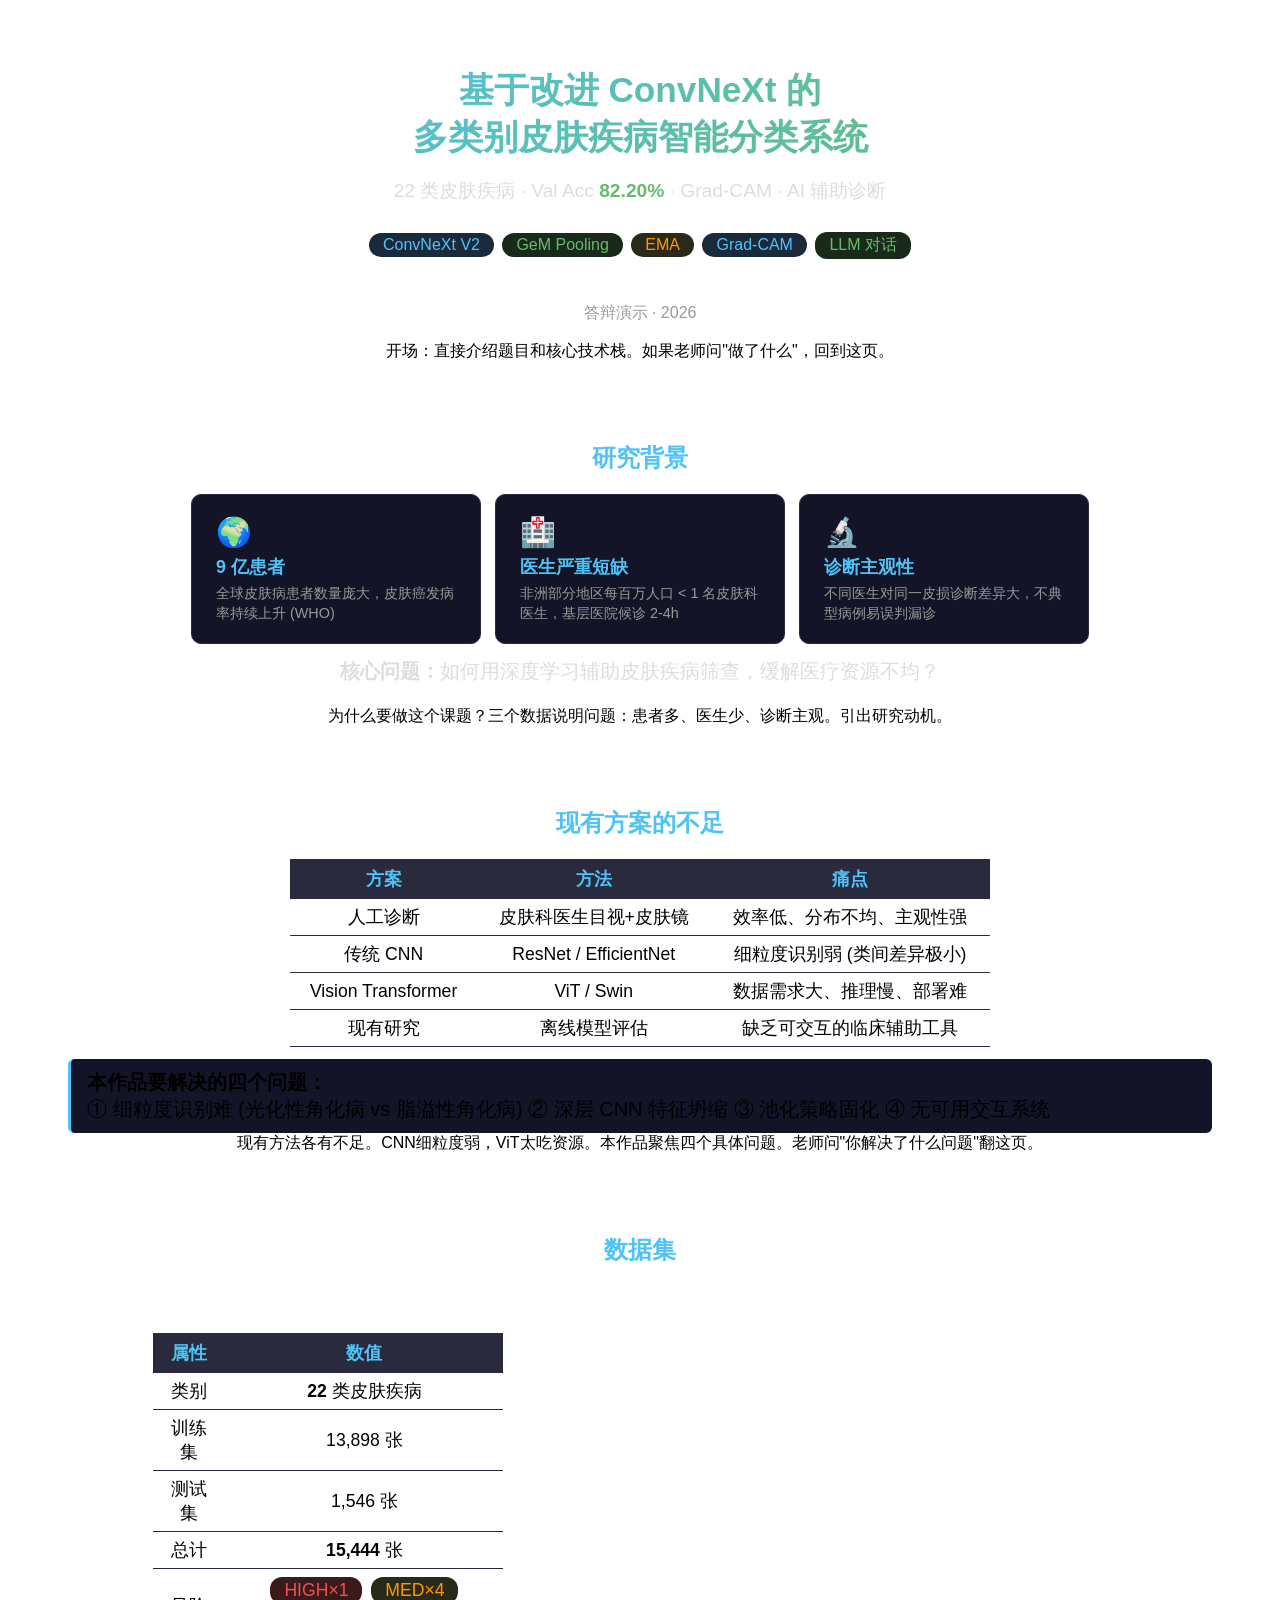
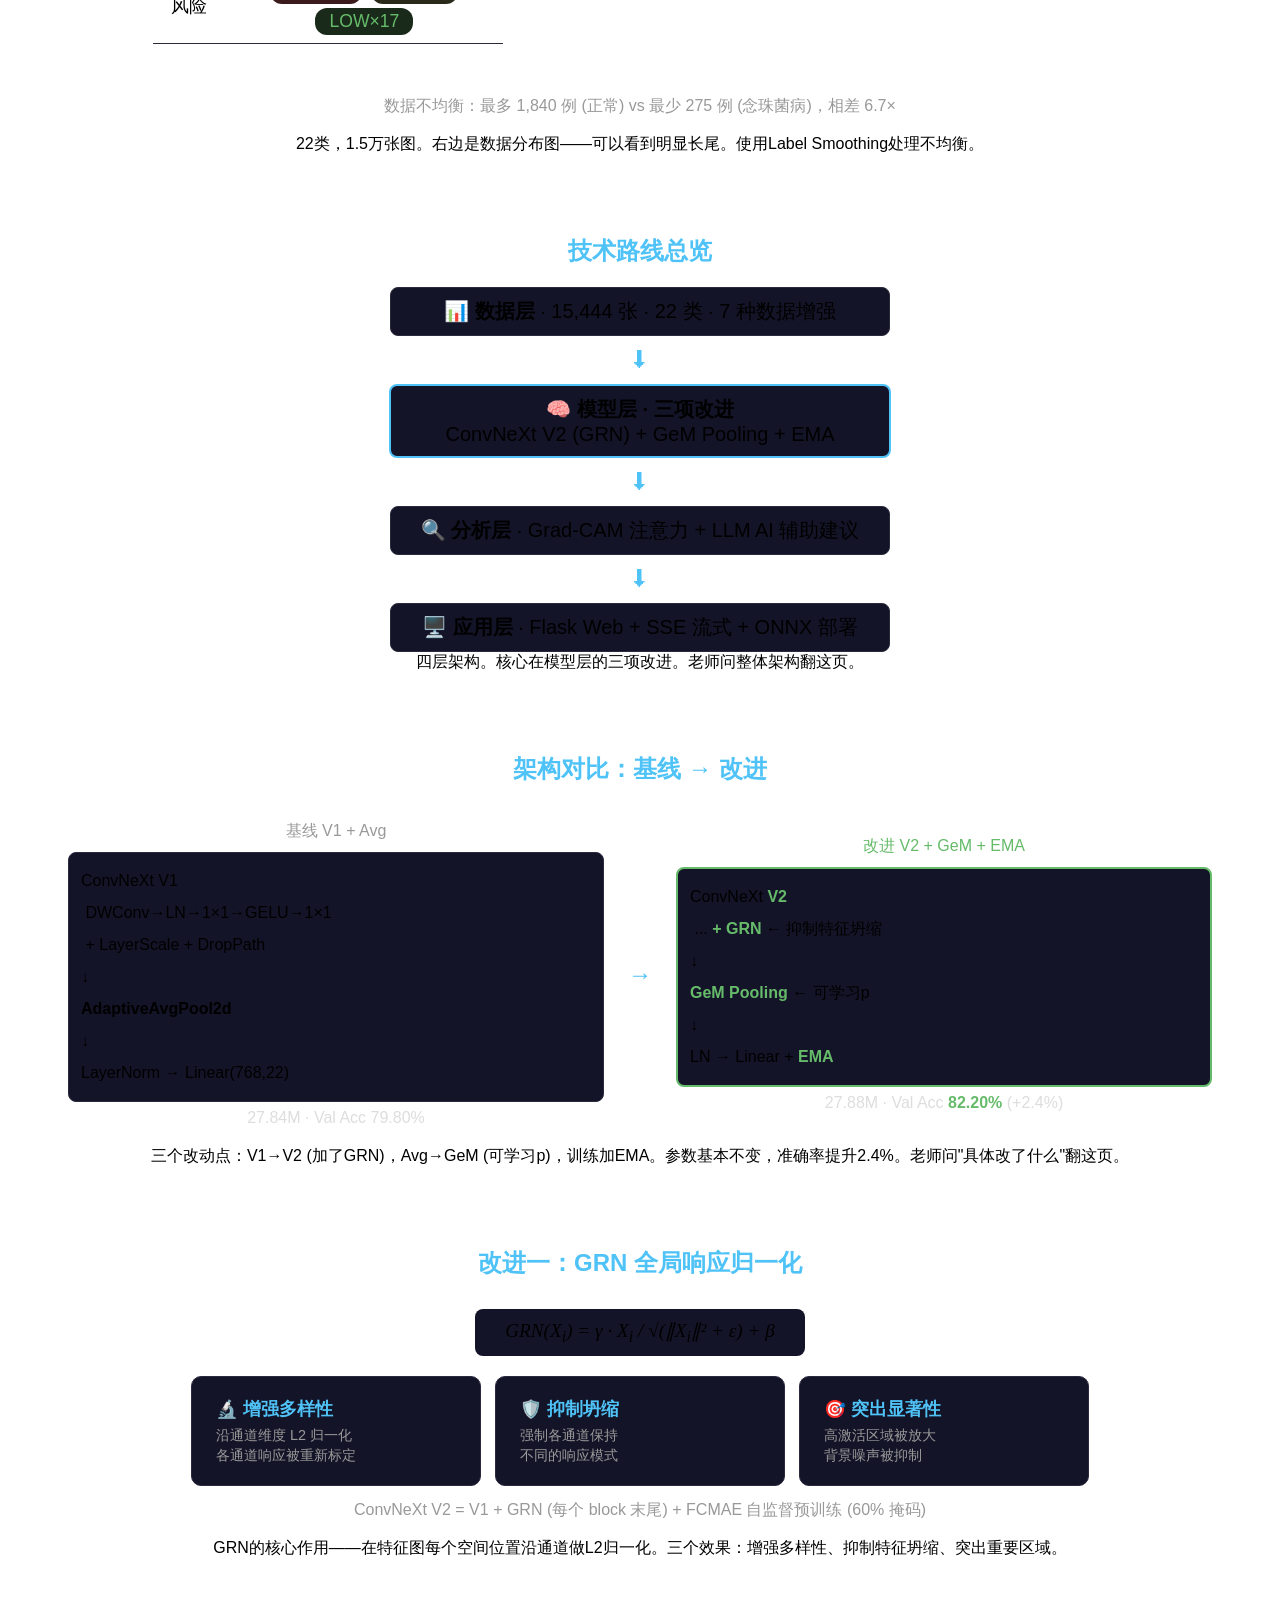
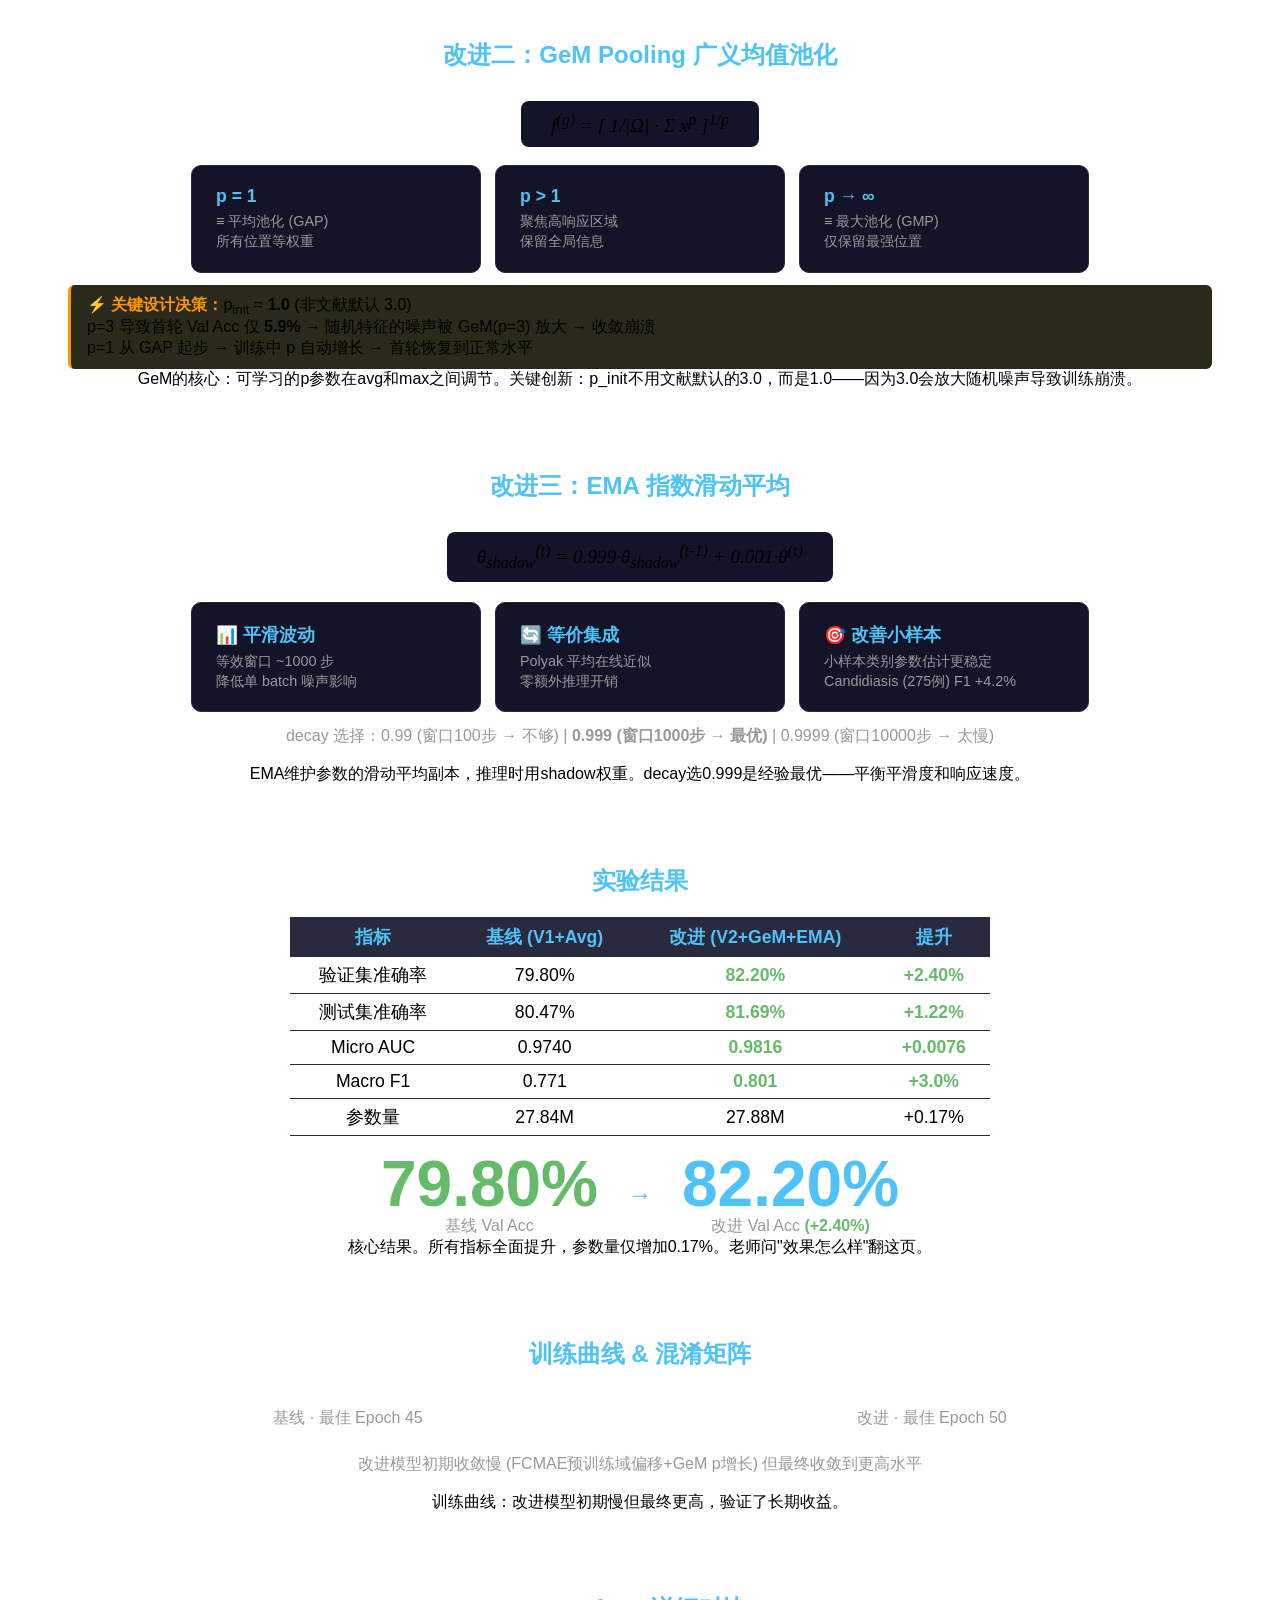
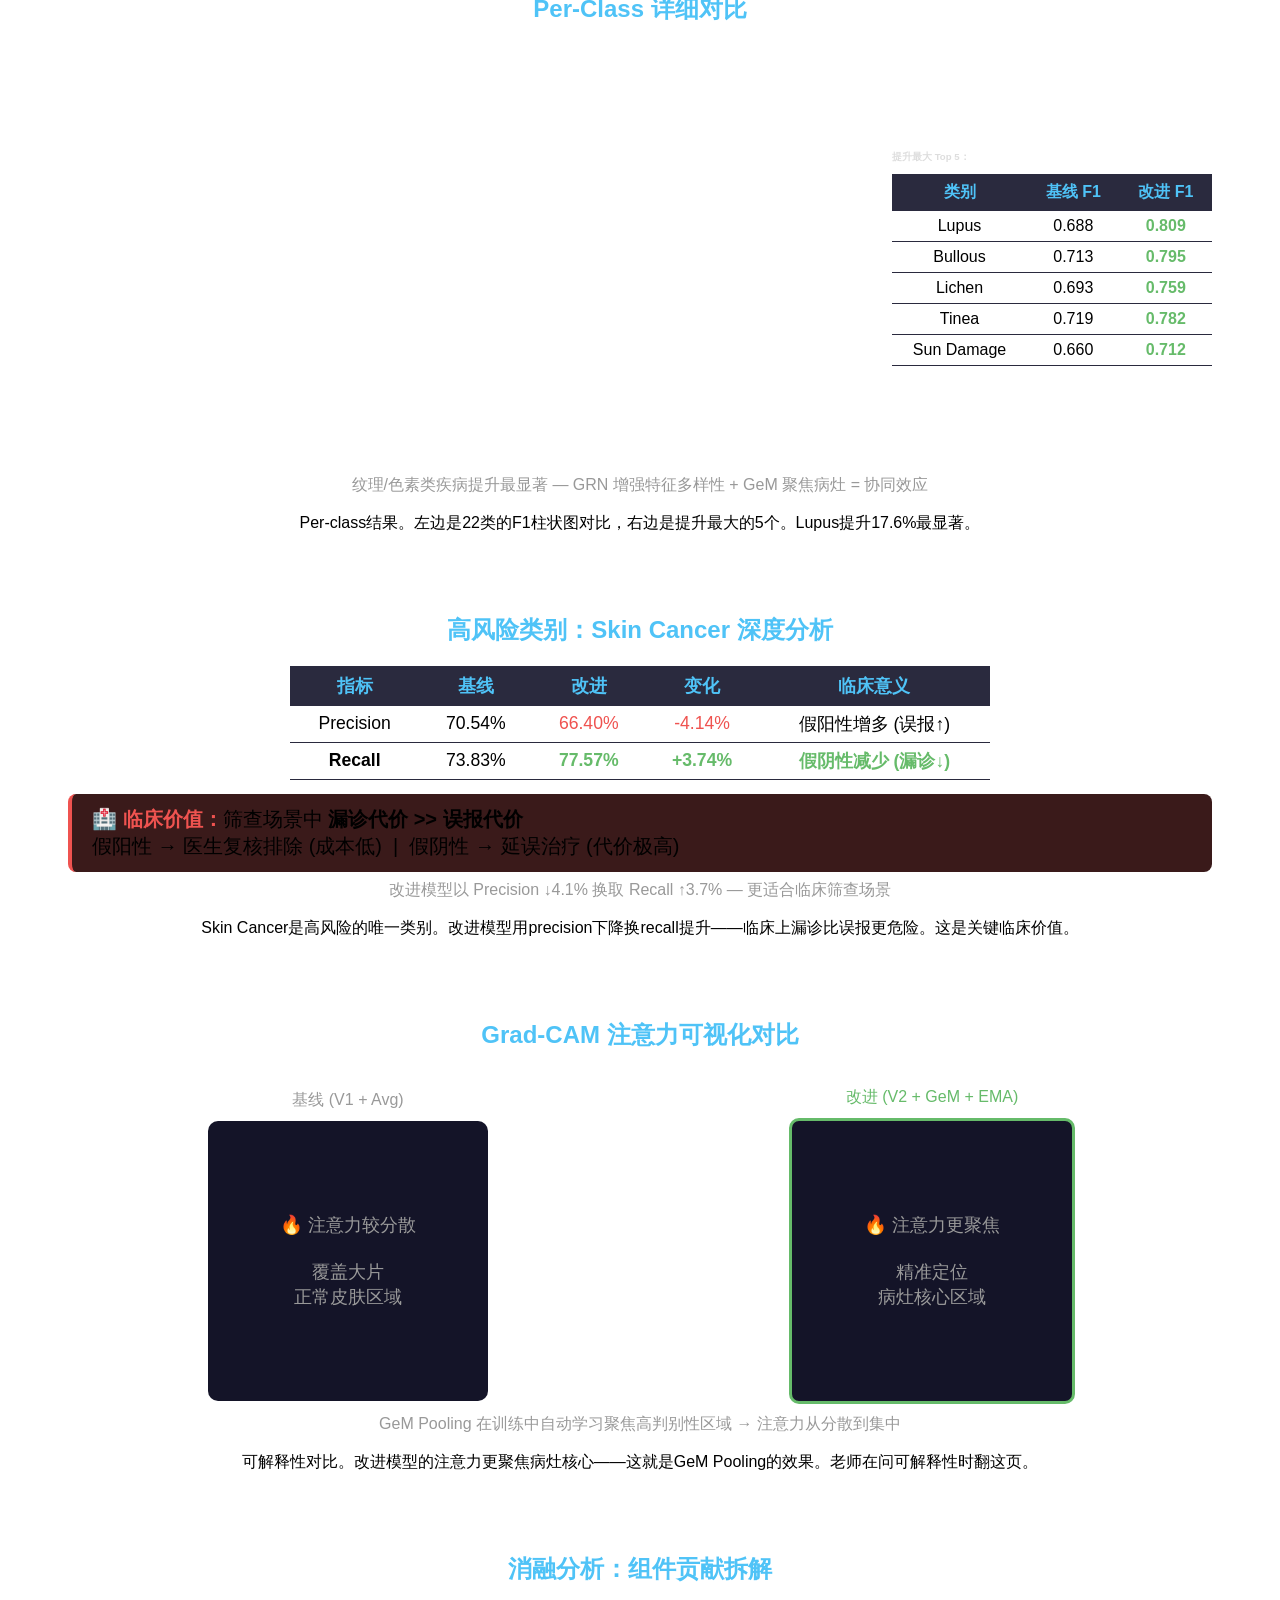
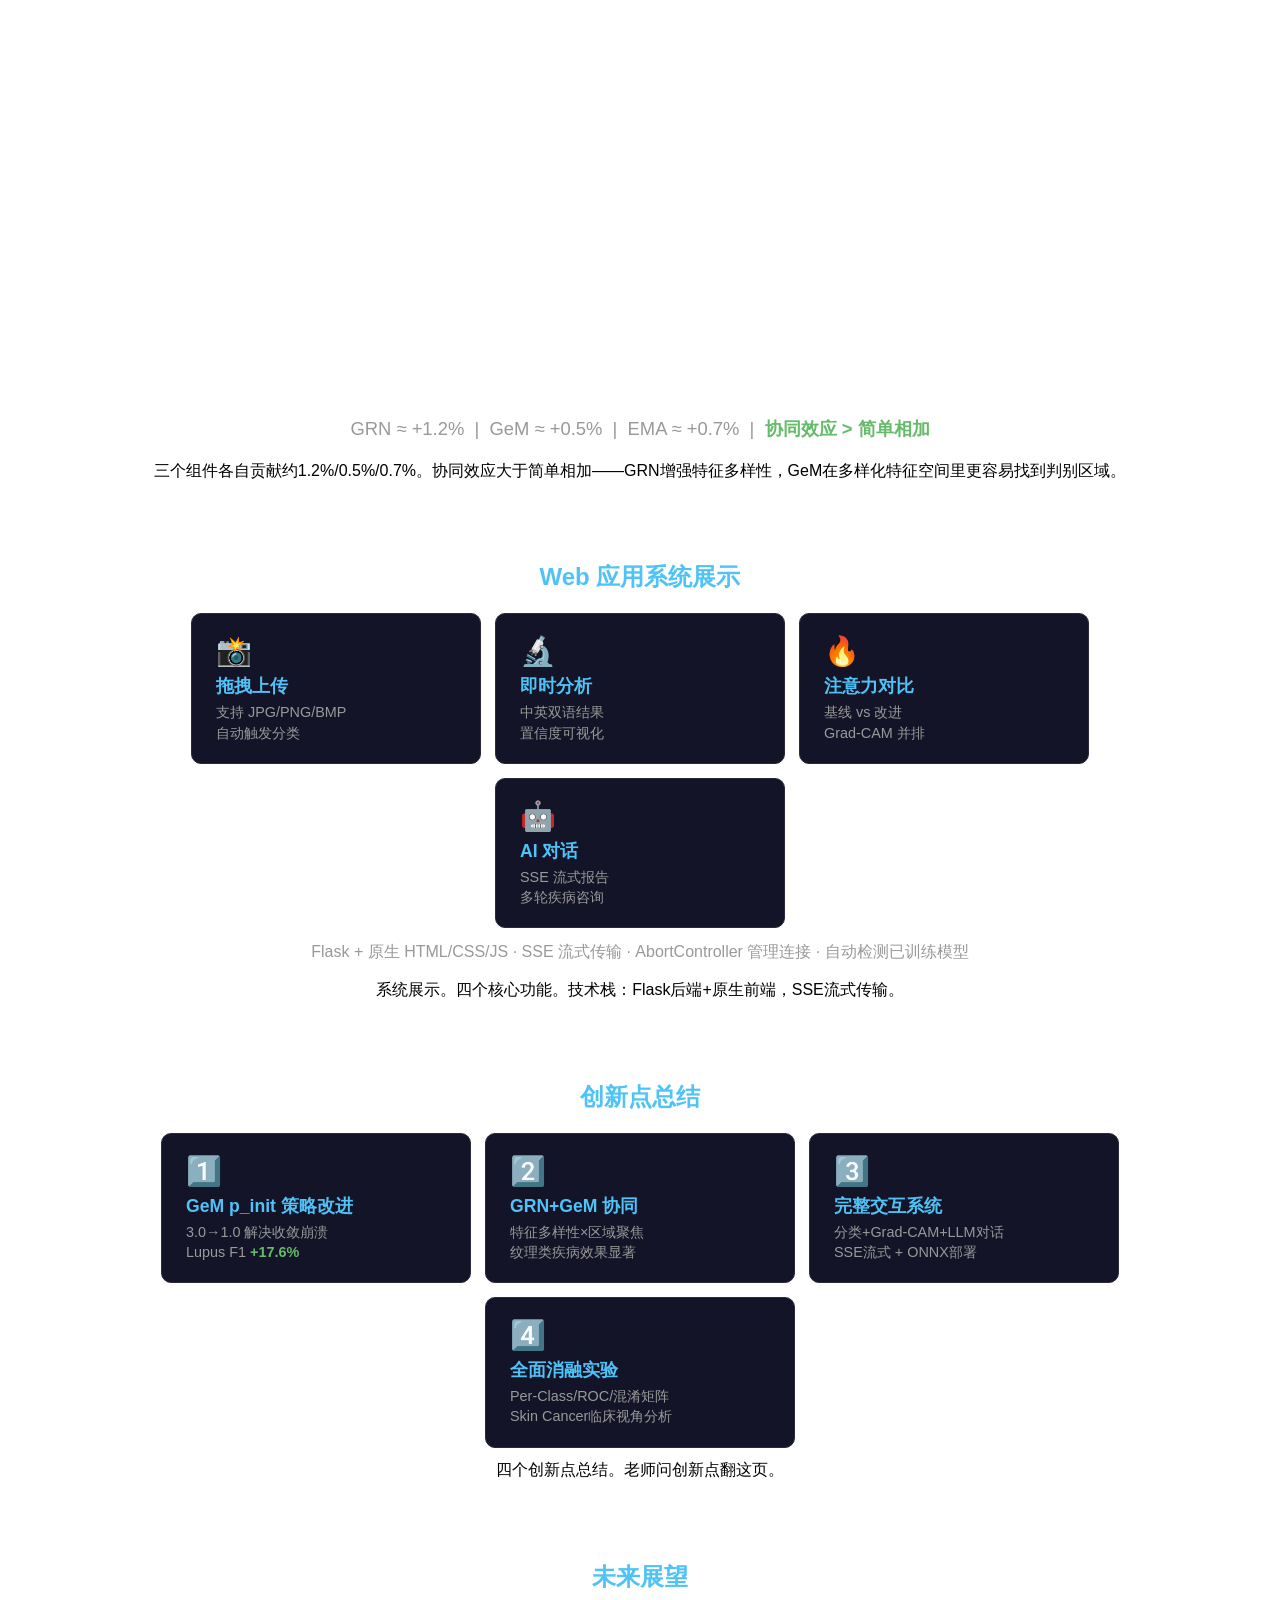
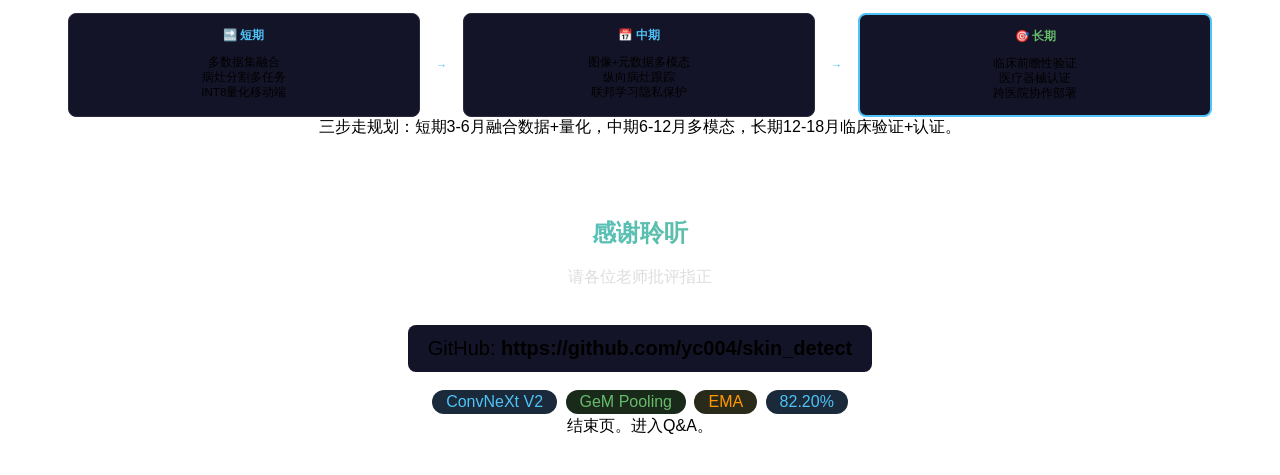
==== commit c98901bf: "修复: 字号回退——reveal.js的em相对虚拟画布, 1920下需用原始小值而非翻倍" ====
--- a/presentation.html
+++ b/presentation.html
@@ -37,10 +37,10 @@
   text-align: center;
   padding: 30px 60px;
 }
-.reveal h1 { font-size: 3em; font-weight: 700; margin-bottom: 16px; }
-.reveal h2 { font-size: 2.2em; font-weight: 600; color: var(--accent); margin-bottom: 20px; }
-.reveal h3 { font-size: 1.4em; color: var(--muted); font-weight: 400; margin-bottom: 10px; }
-.reveal p, .reveal li { font-size: 1.05em; line-height: 1.5; color: #ddd; }
+.reveal h1 { font-size: 2em; font-weight: 700; margin-bottom: 16px; }
+.reveal h2 { font-size: 1.5em; font-weight: 600; color: var(--accent); margin-bottom: 20px; }
+.reveal h3 { font-size: 1em; color: var(--muted); font-weight: 400; margin-bottom: 10px; }
+.reveal p, .reveal li { font-size: 0.6em; line-height: 1.5; color: #ddd; }
 .reveal ul { list-style: none; padding: 0; }
 .reveal ul li::before { content: "▸ "; color: var(--accent); }
 .reveal small { font-size: .85em; color: var(--muted); }
@@ -53,21 +53,21 @@
 .tag-b { background:#1a2a3a; color:var(--accent); }
 
 /* Tables */
-.tbl { border-collapse:collapse; margin:8px auto; font-size:1.1em; width:100%; max-width:900px; }
+.tbl { border-collapse:collapse; margin:8px auto; font-size:1.1em; width:100%; max-width:700px; }
 .tbl th { background:var(--border); padding:8px 14px; font-weight:600; color:var(--accent); text-align:center; }
 .tbl td { padding:6px 14px; border-bottom:1px solid var(--border); text-align:center; }
 .tbl .up { color:var(--green); font-weight:600; }
 .tbl .dn { color:var(--red); }
 
 /* Cards grid */
-.cards { display:flex; gap:20px; flex-wrap:wrap; justify-content:center; margin:12px 0; }
-.card { background:var(--card-bg); border:1px solid var(--border); border-radius:10px; padding:20px 24px; width:320px; text-align:left; }
+.cards { display:flex; gap:14px; flex-wrap:wrap; justify-content:center; margin:12px 0; }
+.card { background:var(--card-bg); border:1px solid var(--border); border-radius:10px; padding:20px 24px; width:240px; text-align:left; }
 .card h4 { color:var(--accent); font-size:1.1em; margin:0 0 4px 0; }
 .card p { font-size:.9em; color:var(--muted); line-height:1.4; margin:0; }
 .card .icon { font-size:1.8em; margin-bottom:6px; display:block; }
 
 /* Two-column */
-.cols { display:flex; gap:40px; align-items:center; justify-content:center; }
+.cols { display:flex; gap:24px; align-items:center; justify-content:center; }
 .col { flex:1; text-align:center; }
 
 /* Big numbers */
@@ -83,8 +83,8 @@
 .formula { display:inline-block; padding:10px 30px; background:var(--card-bg); border-radius:8px; margin:10px 0; font-family:serif; font-style:italic; font-size:1.2em; }
 
 /* Image preview */
-.img-preview { max-width:600px; max-height:450px; border-radius:10px; border:2px solid var(--border); }
-.img-compare { max-width:520px; max-height:400px; border-radius:10px; object-fit:contain; }
+.img-preview { max-width:450px; max-height:450px; border-radius:10px; border:2px solid var(--border); }
+.img-compare { max-width:400px; max-height:400px; border-radius:10px; object-fit:contain; }
 
 /* Gradient text */
 .grad { background:linear-gradient(135deg, var(--accent), var(--green)); -webkit-background-clip:text; -webkit-text-fill-color:transparent; font-weight:700; }
@@ -100,7 +100,7 @@
      S1: COVER
      ============================================================ -->
 <section>
-  <h1 class="grad" style="font-size:3.2em;">基于改进 ConvNeXt 的<br>多类别皮肤疾病智能分类系统</h1>
+  <h1 class="grad" style="font-size:2.2em;">基于改进 ConvNeXt 的<br>多类别皮肤疾病智能分类系统</h1>
   <p style="margin-top:10px;font-size:1.2em;">22 类皮肤疾病 · Val Acc <span class="hl">82.20%</span> · Grad-CAM · AI 辅助诊断</p>
   <div style="margin-top:24px;">
     <span class="tag tag-b">ConvNeXt V2</span>
@@ -206,7 +206,7 @@
       </div>
       <p style="font-size:1em;margin-top:4px;">27.84M · Val Acc 79.80%</p>
     </div>
-    <div style="color:var(--accent);font-size:2em;">→</div>
+    <div style="color:var(--accent);font-size:1.5em;">→</div>
     <div class="col">
       <h3 style="color:var(--green)">改进 V2 + GeM + EMA</h3>
       <div style="background:var(--card-bg);border:2px solid var(--green);border-radius:8px;padding:12px;text-align:left;font-size:1em;line-height:2;">
@@ -287,7 +287,7 @@
   </table>
   <div style="display:flex;gap:30px;justify-content:center;margin-top:16px;">
     <div><div class="big">79.80%</div><div class="big-sub">基线 Val Acc</div></div>
-    <div style="font-size:2em;align-self:center;color:var(--accent);">→</div>
+    <div style="font-size:1.5em;align-self:center;color:var(--accent);">→</div>
     <div><div class="big" style="color:var(--accent);">82.20%</div><div class="big-sub">改进 Val Acc <span class="hl">(+2.40%)</span></div></div>
   </div>
   <aside class="notes">核心结果。所有指标全面提升，参数量仅增加0.17%。老师问"效果怎么样"翻这页。</aside>
@@ -436,7 +436,7 @@
      S19: THANK YOU
      ============================================================ -->
 <section>
-  <h1 class="grad" style="font-size:3em;">感谢聆听</h1>
+  <h1 class="grad" style="font-size:1.5em;">感谢聆听</h1>
   <p style="font-size:1em;margin-top:12px;">请各位老师批评指正</p>
   <div style="margin-top:20px;padding:12px 20px;background:var(--card-bg);border-radius:8px;display:inline-block;font-size:1.25em;">
     GitHub: <b>https://github.com/yc004/skin_detect</b>
